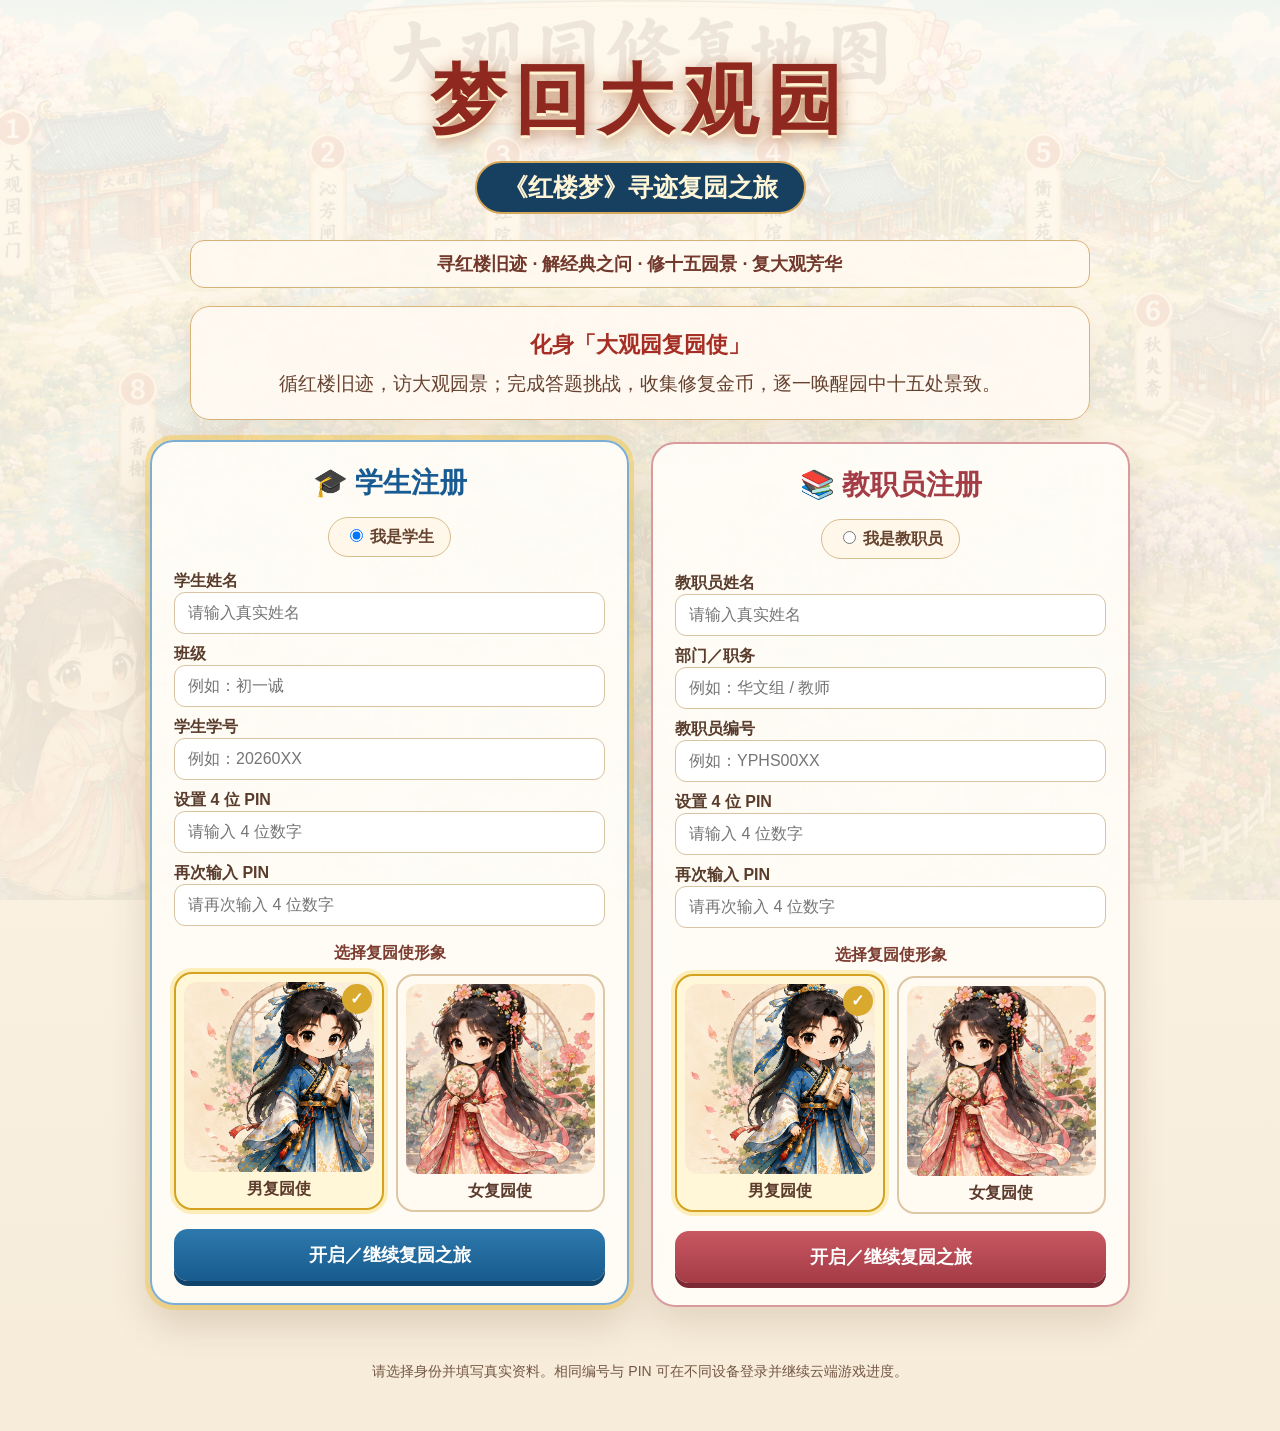
==== index.html @ 6472c814 "Add files via upload" ====
﻿<!doctype html>
<html lang="zh-Hans">
<head>
<meta http-equiv="Content-Type" content="text/html; charset=UTF-8">
<meta charset="utf-8">
<meta name="viewport" content="width=device-width,initial-scale=1">
<title>梦回大观园</title>
<link rel="stylesheet" href="style.css">
<style>
body{overflow-x:hidden}
.game-shell{max-width:1500px;margin:auto;padding:12px}
.canvas-wrap{position:relative;background:#f7ecd9;border:3px double #b98a4a;border-radius:18px;overflow:hidden}
canvas{display:block;width:100%;height:auto;touch-action:none}
.map-top{display:flex;justify-content:space-between;gap:10px;align-items:center;flex-wrap:wrap;margin-bottom:10px}
.audio-controls{display:flex;gap:8px;flex-wrap:wrap}
.legend{display:flex;gap:12px;flex-wrap:wrap;font-size:14px;margin:8px 0}
.dot{display:inline-block;width:12px;height:12px;border-radius:50%;margin-right:4px}
.open{background:#2b76af}.donec{background:#61a04c}.lockedc{background:#777}
@media(max-width:680px){.game-shell{padding:6px}.pill{font-size:13px}.btn{padding:8px 11px}}

.reward-float{position:fixed;left:50%;top:28%;transform:translateX(-50%);z-index:200;
font-size:26px;font-weight:900;color:#8d3d31;background:#fff7cf;border:3px double #c59545;
border-radius:999px;padding:10px 18px;pointer-events:none;animation:rewardUp 1.2s forwards}
@keyframes rewardUp{0%{opacity:0;transform:translate(-50%,20px) scale(.8)}
20%{opacity:1}100%{opacity:0;transform:translate(-50%,-70px) scale(1.08)}}
.settlement-grid{display:grid;grid-template-columns:repeat(2,1fr);gap:10px;margin:14px 0}
.settle-box{background:#fff;border:1px solid #d8bd94;border-radius:12px;padding:12px}
.stars{font-size:34px;letter-spacing:4px;color:#e0a21a;text-shadow:0 1px 0 #8b5b16}
@media(max-width:520px){.settlement-grid{grid-template-columns:1fr}}

.collection-wrap{margin-top:14px}
.collection-grid{display:grid;grid-template-columns:repeat(5,1fr);gap:8px}
.person-card{background:#fff;border:1px solid #d8bd94;border-radius:12px;padding:10px;text-align:center;overflow:hidden;transition:.22s;min-width:0}
.person-card.locked-person{filter:grayscale(1);opacity:.55}
.person-icon{font-size:30px}
.person-card-image{display:block;width:100%;aspect-ratio:1/1;background-image:url('person_cards_sheet.png');background-size:500% 300%;background-repeat:no-repeat;border-radius:10px;margin-bottom:8px;background-color:#f3e5d1;border:1px solid #dbc39d}
.person-card-placeholder{display:flex;width:100%;aspect-ratio:1/1;align-items:center;justify-content:center;border-radius:10px;margin-bottom:8px;background:linear-gradient(#eee4d8,#d9c9b5);font-size:48px;color:#756b61}
.person-sprite-detail{width:210px;max-width:45vw;aspect-ratio:1/1;background-image:url('person_cards_sheet.png');background-size:500% 300%;background-repeat:no-repeat;border-radius:16px;border:3px solid #d0a34e;background-color:#fff}
.person-card-stage{font-size:12px;color:#8b6548;margin-top:4px}.person-book-summary{font-size:16px;font-weight:900;color:#8d3d31}
.person-card.just-unlocked{animation:personCardReveal .85s ease}@keyframes personCardReveal{0%{transform:rotateY(90deg) scale(.8);opacity:0}65%{transform:rotateY(-8deg) scale(1.04)}100%{transform:rotateY(0) scale(1);opacity:1}}
.reveal-person{font-size:22px;color:#8d3d31;font-weight:bold;margin:10px 0}
@media(max-width:760px){.collection-grid{grid-template-columns:repeat(3,1fr)}}
@media(max-width:460px){.collection-grid{grid-template-columns:repeat(2,1fr)}}

.compare-row{display:flex;gap:8px;flex-wrap:wrap;margin:10px 0}
.map-stage-label{font-weight:bold;color:#8d3d31}
.final-banner{position:absolute;left:50%;top:48%;transform:translate(-50%,-50%);
background:#fff6d8e8;border:6px double #c49b43;border-radius:24px;padding:18px 28px;
font-size:clamp(26px,4vw,48px);font-weight:900;color:#8d3d31;z-index:8;display:none;
box-shadow:0 12px 35px #0005;text-align:center}
.final-banner.show{display:block;animation:bannerIn 1s ease}
@keyframes bannerIn{from{opacity:0;transform:translate(-50%,-40%) scale(.75)}to{opacity:1;transform:translate(-50%,-50%) scale(1)}}

.guide-grid{display:grid;grid-template-columns:repeat(3,1fr);gap:10px}
.guide-card{border:1px solid #d8bd94;border-radius:14px;background:#fff;padding:12px;cursor:pointer;text-align:center}
.guide-card.locked{filter:grayscale(1);opacity:.5;cursor:not-allowed}.guide-card .big{font-size:36px}
.card-detail h2{margin-bottom:5px}.repair-cinema{position:fixed;inset:0;background:rgba(15,10,8,.84);z-index:300;display:none;align-items:center;justify-content:center;padding:18px}
.repair-cinema.show{display:flex}.repair-scene{width:min(720px,95vw);background:#fff8e7;border:7px double #d0a34e;border-radius:24px;padding:24px;text-align:center;overflow:hidden}
.repair-symbol{font-size:86px;animation:repairPulse 1s infinite alternate}.repair-particles{height:100px;font-size:30px;overflow:hidden;animation:particleFloat 2.2s ease}
@keyframes repairPulse{to{transform:scale(1.12);filter:brightness(1.3)}}@keyframes particleFloat{from{opacity:0;transform:translateY(35px)}to{opacity:1;transform:translateY(-10px)}}
@media(max-width:720px){.guide-grid{grid-template-columns:repeat(2,1fr)}}@media(max-width:430px){.guide-grid{grid-template-columns:1fr}}

.canvas-wrap.repairing{box-shadow:0 0 0 5px #d4aa53,0 0 35px #f1d278}
#mapCanvas{cursor:pointer}.canvas-wrap.repairing #mapCanvas{cursor:wait}

.canvas-wrap.repairing{box-shadow:0 0 0 5px #d4aa53,0 0 42px #f1d278}


.success-panel{position:relative;background:linear-gradient(180deg,#fffdf5,#fff4d8);border-color:#b9823d}
.success-panel:before,.success-panel:after{content:"";position:absolute;width:62px;height:62px;border:2px solid rgba(157,91,48,.18);transform:rotate(45deg)}
.success-panel:before{left:22px;top:22px}.success-panel:after{right:22px;bottom:22px}
.success-seal{width:72px;height:72px;border-radius:18px;margin:0 auto 8px;background:#9a4034;color:#fff6db;
display:flex;align-items:center;justify-content:center;font-family:serif;font-size:42px;font-weight:900;
box-shadow:0 8px 20px rgba(110,46,37,.22);transform:rotate(-4deg)}
.success-kicker{letter-spacing:.22em;color:#9a6b34;font-weight:bold;font-size:13px}
.success-message{font-size:18px;color:#6f4c38;margin:-4px 0 10px}
.success-panel .settle-box{background:#fffdf8;border:1px solid #d7bc8e}
.success-panel .btn{min-width:150px;margin:4px}

.person-card.unlocked{cursor:pointer}.person-card.unlocked:hover{transform:translateY(-3px);box-shadow:0 8px 20px #6f382522}
.profile-head{display:flex;gap:15px;align-items:center}.profile-icon{font-size:72px}
.profile-grid{display:grid;grid-template-columns:1fr 1fr;gap:10px}.profile-box{background:#fffaf0;border:1px solid #d8bd94;border-radius:12px;padding:12px}
.poetry-grid{display:grid;grid-template-columns:repeat(2,1fr);gap:10px}.poetry-card{background:#fff;border:1px solid #d8bd94;border-radius:13px;padding:13px;cursor:pointer}
.poetry-card:hover{background:#fff3d6}.poetry-excerpt{font-family:serif;font-size:18px;color:#8d3d31;margin:8px 0}
@media(max-width:650px){.profile-grid,.poetry-grid{grid-template-columns:1fr}}

.detail-image{width:110px;height:110px;object-fit:cover;border-radius:16px;border:3px solid #d0a34e;background:#fff}
.poetry-detail-image{display:block;max-width:100%;max-height:260px;margin:12px auto;border-radius:14px;border:2px solid #d8bd94}

.map-status-panel{position:absolute;top:16px;right:16px;z-index:8;background:rgba(255,250,238,.92);border:2px solid #c99b55;border-radius:14px;padding:10px 12px;min-width:155px;box-shadow:0 7px 20px rgba(80,45,25,.18);backdrop-filter:blur(3px)}
.map-status-panel div{display:flex;justify-content:space-between;gap:14px;font-size:13px;padding:3px 0}
.map-status-panel span{color:#79563e}.map-status-panel b{color:#8d3d31}
.next-stage-toast{position:absolute;left:50%;top:14%;transform:translateX(-50%);z-index:20;background:rgba(126,55,42,.94);color:#fff8dc;border:2px solid #e1b96c;border-radius:12px;padding:9px 18px;font-weight:bold;opacity:0;pointer-events:none;transition:opacity .35s,transform .35s}
.next-stage-toast.show{opacity:1;transform:translate(-50%,8px)}
#repairTitle,.repair-title,.map-repair-title{font-size:clamp(10px,1.5vw,17px)!important;line-height:1.2!important}
.success-panel h1{font-size:clamp(12px,1.7vw,18px)!important;margin:4px 0}
@media(max-width:700px){.map-status-panel{top:8px;right:8px;min-width:128px;padding:7px 9px}.map-status-panel div{font-size:11px}.next-stage-toast{top:18%;font-size:13px}}

#repairCinemaTitle{
  font-size:clamp(12px,1.6vw,18px)!important;
  line-height:1.18!important;
  margin:4px 0 7px!important;
  font-weight:800!important;
}
.repair-scene{padding:14px!important}
.repair-symbol{font-size:52px!important}
.repair-particles{height:58px!important;font-size:19px!important}

.repair-title-toast{position:absolute;left:50%;z-index:25;transform:translateX(-50%);padding:6px 14px;border-radius:10px;background:rgba(94,47,37,.90);border:1px solid rgba(231,193,118,.85);box-shadow:0 5px 16px rgba(60,30,20,.20);font-weight:800;letter-spacing:.04em;opacity:0;pointer-events:none;transition:opacity .7s ease,transform .7s ease;white-space:nowrap}
.repair-title-toast.show{opacity:var(--repair-opacity,.92)}
.repair-title-toast.pos-top{top:8%;transform:translate(-50%,0)}
.repair-title-toast.pos-middle{top:50%;transform:translate(-50%,-50%)}
.repair-title-toast.pos-bottom{bottom:8%;transform:translate(-50%,0)}

.repair-sub-line{font-size:.72em;font-weight:500;margin-top:3px;opacity:.88;letter-spacing:.02em}

.stage-scene-banner{width:100%;max-height:235px;object-fit:cover;border-radius:15px;border:2px solid #d7b676;background:#fffaf0;margin:6px 0 12px;box-shadow:0 7px 18px rgba(91,57,34,.12)}
.guide-thumb{width:100%;aspect-ratio:480/260;object-fit:cover;border-radius:10px;border:1px solid #d8bd94;margin-bottom:7px;background:#f5ead8}
.card-scene-image{display:block;width:min(560px,100%);max-height:300px;object-fit:cover;margin:0 auto 14px;border-radius:16px;border:3px double #d0a34e;background:#fff}
.repair-scene-image{display:block;width:min(520px,100%);max-height:230px;object-fit:cover;margin:8px auto 10px;border-radius:14px;border:2px solid #d8bd94;background:#fff}
.wrongbook-summary{font-size:17px;font-weight:900;color:#8d3d31;margin:8px 0 12px}
.wrongbook-list{display:grid;gap:9px;max-height:48vh;overflow:auto;margin:12px 0}
.wrongbook-item{background:#fffaf0;border:1px solid #d8bd94;border-radius:12px;padding:10px 12px}
.wrongbook-item b{color:#8d3d31}.answer-explanation{display:block;margin-top:7px;padding-top:7px;border-top:1px dashed #d8bd94;color:#624735}
.treasure-layer{position:absolute;inset:0;z-index:12;pointer-events:none}
.treasure-marker{position:absolute;transform:translate(-50%,-50%);border:2px solid #f4c754;background:rgba(255,250,210,.92);border-radius:50%;font-size:31px;line-height:1;width:52px;height:52px;display:grid;place-items:center;cursor:pointer;pointer-events:auto;filter:drop-shadow(0 3px 3px #5b321f88);animation:treasurePulse 1.25s ease-in-out infinite alternate;padding:0}
.treasure-marker:hover{transform:translate(-50%,-50%) scale(1.18)}
@keyframes treasurePulse{from{transform:translate(-50%,-50%) scale(.92)}to{transform:translate(-50%,-50%) scale(1.12);filter:drop-shadow(0 0 9px #ffe55c)}}
.event-toast{position:fixed;left:50%;top:24%;z-index:650;transform:translate(-50%,-20px) scale(.95);opacity:0;pointer-events:none;background:linear-gradient(180deg,#fffbe7,#ffe8a8);border:4px double #c99538;border-radius:18px;padding:14px 22px;text-align:center;color:#82382d;font-weight:900;box-shadow:0 14px 40px #0004;transition:.3s;max-width:min(460px,88vw)}
.event-toast.show{opacity:1;transform:translate(-50%,0) scale(1)}
.daily-summary{display:grid;grid-template-columns:repeat(3,1fr);gap:10px;margin:12px 0}.daily-summary-box{background:#fff6dc;border:1px solid #d8bd94;border-radius:13px;padding:11px;text-align:center}.daily-summary-box b{display:block;color:#8d3d31;font-size:20px;margin-top:4px}.daily-task-list{display:grid;gap:10px;margin-top:12px}.daily-task{display:grid;grid-template-columns:1fr auto;gap:12px;align-items:center;background:#fffaf0;border:2px solid #dbc39d;border-radius:14px;padding:13px}.daily-task.completed{border-color:#77a45c;background:#f4fae9}.daily-task-title{font-weight:900;color:#8d3d31;font-size:17px}.daily-task-desc{font-size:14px;color:#6f5543;margin:3px 0 7px}.daily-progress{height:9px;border-radius:999px;background:#eadbc4;overflow:hidden}.daily-progress span{display:block;height:100%;background:linear-gradient(90deg,#cf8734,#efc451);border-radius:999px}.daily-task.completed .daily-progress span{background:#73a557}.daily-task-reward{white-space:nowrap;font-weight:900;color:#9b5a19}.login-week{display:grid;grid-template-columns:repeat(7,1fr);gap:7px;margin-top:12px}.login-day{border:1px solid #d8bd94;border-radius:11px;background:#fff;padding:9px 4px;text-align:center;font-size:12px}.login-day.active{background:#fff0b9;border:2px solid #c99132}.login-day.claimed{background:#eef7e2;border-color:#78a35c}.login-day b{display:block;font-size:20px;margin:4px 0}.daily-note{margin-top:12px;background:#fff3cc;border-radius:11px;padding:10px;color:#754c31;font-weight:800}
@media(max-width:620px){.daily-summary{grid-template-columns:1fr}.daily-task{grid-template-columns:1fr}.login-week{grid-template-columns:repeat(4,1fr)}}

/* ===== 成就徽章系统 ===== */
.achievement-grid{display:grid;grid-template-columns:repeat(3,minmax(0,1fr));gap:12px;margin-top:14px}
.achievement-card{position:relative;border:2px solid #dbc39d;border-radius:16px;background:#fffaf0;padding:16px 12px;text-align:center;min-height:160px;box-sizing:border-box}
.achievement-card.unlocked{border-color:#d5a13c;background:linear-gradient(180deg,#fffdf2,#fff1c6);box-shadow:0 8px 20px rgba(128,75,27,.14)}
.achievement-card.locked{filter:grayscale(1);opacity:.58}
.achievement-icon{font-size:45px;line-height:1.1}.achievement-name{font-weight:900;color:#8d3d31;font-size:18px;margin:8px 0 5px}
.achievement-condition{font-size:14px;color:#6f5543;line-height:1.45}.achievement-state{display:inline-block;margin-top:9px;border-radius:999px;padding:4px 10px;font-size:13px;font-weight:900;background:#eee;color:#666}
.achievement-card.unlocked .achievement-state{background:#9a4034;color:#fff8de}
.achievement-toast{position:fixed;left:50%;top:18%;z-index:500;transform:translate(-50%,-18px) scale(.94);opacity:0;pointer-events:none;background:#fff7cf;border:4px double #c59545;border-radius:18px;padding:14px 22px;text-align:center;color:#873b30;font-weight:900;box-shadow:0 14px 38px #0004;transition:.35s}
.achievement-toast.show{opacity:1;transform:translate(-50%,0) scale(1)}.achievement-toast .big{font-size:36px;display:block;margin-bottom:3px}
@media(max-width:720px){.achievement-grid{grid-template-columns:repeat(2,1fr)}}
@media(max-width:450px){.achievement-grid{grid-template-columns:1fr}}

/* ===== 金币商店 ===== */
.shop-grid{display:grid;grid-template-columns:repeat(3,minmax(0,1fr));gap:12px;margin-top:14px}.shop-card{border:2px solid #dbc39d;border-radius:16px;background:#fffaf0;padding:15px;text-align:center}.shop-card.owned{border-color:#c99a38;background:#fff5d5}.shop-icon{font-size:42px}.shop-name{font-size:18px;font-weight:900;color:#8d3d31;margin:7px 0}.shop-price{font-weight:900;color:#9b5a19;margin:8px 0}.shop-desc{font-size:14px;color:#6f5543;min-height:42px}.shop-card .btn{width:100%;margin-top:6px}.shop-balance{font-size:18px;font-weight:900;color:#8d3d31}.shop-owned-mark{font-size:13px;color:#6f7740;font-weight:900}.shop-memorial{display:none}.equip-memorial .shop-memorial{display:inline-flex}.equip-jade #currentPlayerBadge{border:2px solid #4f9b68;box-shadow:0 0 0 3px #bce4c8,0 5px 14px #315e4033}.equip-gold .canvas-wrap{border-color:#d6a72b;box-shadow:0 0 0 4px #f5d96b88,0 0 28px #ddb33866}.equip-petals .game-shell:before{content:"🌸　✿　🌸　✿　🌸";position:fixed;left:50%;top:4px;transform:translateX(-50%);z-index:40;pointer-events:none;font-size:23px;letter-spacing:12px;opacity:.8;white-space:nowrap;animation:shopPetalSway 3s ease-in-out infinite alternate}@keyframes shopPetalSway{to{transform:translateX(-50%) translateY(7px)}}
@media(max-width:720px){.shop-grid{grid-template-columns:repeat(2,1fr)}}@media(max-width:450px){.shop-grid{grid-template-columns:1fr}}

/* ===== 玩家资料登记设计版 ===== */
.profile-gate{min-height:100vh;background:linear-gradient(180deg,#fff7e5 0%,#f7dca8 52%,#f2cf94 100%);padding:28px 14px 48px;color:#65432f}
.profile-gate-inner{width:min(980px,100%);margin:0 auto}
.profile-brand{text-align:center;margin:4px 0 18px}.profile-brand h1{font-family:serif;font-size:clamp(34px,6vw,58px);margin:0;color:#8e4e2f;letter-spacing:.12em}.profile-brand p{margin:8px 0 0;color:#9c724f;font-weight:700}
.profile-story{background:rgba(255,255,255,.88);border-radius:28px;padding:24px 30px;text-align:center;box-shadow:0 8px 30px rgba(124,76,34,.10);line-height:1.9;font-size:clamp(15px,2.2vw,19px);margin-bottom:20px}
.profile-story b{color:#7d452d;font-size:1.05em}
.profile-card{background:rgba(255,252,245,.95);border:3px solid #d1a15c;border-radius:28px;padding:24px;box-shadow:0 14px 34px rgba(115,69,28,.12)}
.role-tabs{display:flex;gap:10px;justify-content:center;margin-bottom:20px}.role-tab{border:2px solid #d5ad70;background:#fff;border-radius:999px;padding:10px 24px;font-size:16px;font-weight:800;color:#765039;cursor:pointer}.role-tab.active{background:#9a5734;color:#fff;border-color:#9a5734}
.profile-form-title{text-align:center;color:#8b4b2e;margin:0 0 16px;font-size:22px}
.profile-form-grid{display:grid;grid-template-columns:repeat(12,minmax(0,1fr));gap:14px}.pf-field{grid-column:span 4;min-width:0}.pf-field.half{grid-column:span 6}.pf-field.full{grid-column:1/-1}.pf-field label{display:block;font-weight:800;margin:0 0 6px;color:#704831}.pf-field input{width:100%;box-sizing:border-box;border:2px solid #d5ad70;background:#fffefb;border-radius:15px;padding:13px 15px;font-size:16px;outline:none;min-width:0}.pf-field input:focus{border-color:#a65f38;box-shadow:0 0 0 3px rgba(166,95,56,.12)}
.pf-help{text-align:center;margin:14px 0 4px;color:#725594;font-weight:800}.avatar-box{margin:18px auto 0;width:min(480px,100%);border:2px dashed #d4a866;border-radius:24px;padding:16px;text-align:center;background:#fffaf0}.avatar-options{display:flex;gap:14px;justify-content:center;flex-wrap:wrap}.avatar-choice{display:flex;align-items:center;gap:8px;border:2px solid #d5ad70;background:#fff;border-radius:999px;padding:8px 18px;cursor:pointer}.avatar-choice input{width:18px;height:18px}
.profile-actions{text-align:center;margin-top:18px}.profile-start{border:none;border-radius:999px;background:#c17837;color:#fff9e9;font-size:20px;font-weight:900;padding:14px 38px;box-shadow:0 7px 0 #a26029;cursor:pointer;min-width:300px;max-width:100%}.profile-start:active{transform:translateY(3px);box-shadow:0 4px 0 #a26029}.profile-error{min-height:24px;text-align:center;color:#a33b32;font-weight:800;margin-top:12px}
.current-player{display:inline-flex;align-items:center;gap:6px;background:#fff7d9;border:1px solid #d5ad70;border-radius:999px;padding:7px 11px;font-weight:800;color:#7d4c2e}.switch-player{border:0;background:transparent;color:#8d3d31;font-weight:800;text-decoration:underline;cursor:pointer;padding:0 2px}
@media(max-width:720px){.profile-gate{padding:18px 10px 34px}.profile-story{padding:18px 16px;border-radius:20px}.profile-card{padding:18px 12px;border-radius:20px}.pf-field,.pf-field.half{grid-column:1/-1}.role-tab{flex:1;padding:10px 8px}.profile-start{min-width:0;width:100%}.profile-form-grid{gap:11px}}


/* 复园主题注册页 V2 */
.profile-gate{min-height:100vh;background:linear-gradient(rgba(255,250,241,.90),rgba(247,236,217,.94)),url('images/大观园正式地图.png') center/cover fixed;padding:28px 16px 50px}
.profile-gate-inner{max-width:1180px;margin:auto}.profile-brand{text-align:center;padding:18px 12px 8px}.profile-brand h1{font-family:STKaiti,KaiTi,serif;font-size:clamp(42px,7vw,76px);letter-spacing:8px;color:#8f281f;margin:0;text-shadow:0 3px 0 #fff3d1,0 6px 18px #b77b55}.profile-brand .sub{display:inline-block;margin-top:8px;padding:8px 26px;border-radius:999px;background:#173f5f;color:#fff5d7;font-size:clamp(17px,2.5vw,25px);font-weight:900;border:2px solid #d6a85b}.profile-motto{margin:14px auto 18px;max-width:900px;text-align:center;background:#fffaf0e8;border:1px solid #d6b27a;border-radius:14px;padding:11px 18px;color:#71382b;font-weight:900;font-size:18px}.profile-story{max-width:900px;margin:0 auto 22px;background:#fffaf2e8;border:1px solid #d8b47b;border-radius:20px;padding:17px 24px;text-align:center;color:#66412f;box-shadow:0 10px 30px #76522b18}.profile-story strong{color:#a52e25;font-size:22px}.dual-register{display:grid;grid-template-columns:1fr 1fr;gap:22px;align-items:stretch}.register-panel{background:#fffdf8ed;border:2px solid #d9b16f;border-radius:24px;padding:22px;box-shadow:0 16px 36px #60401f24;position:relative;overflow:hidden}.register-panel.student{border-color:#7caed4}.register-panel.staff{border-color:#d99a9d}.register-panel.selected{box-shadow:0 0 0 5px #f4c84d80,0 18px 40px #60401f30;transform:translateY(-2px)}.panel-title{text-align:center;font-family:STKaiti,KaiTi,serif;font-size:28px;font-weight:900;margin:0 0 15px}.student .panel-title{color:#185a92}.staff .panel-title{color:#a43c46}.identity-pick{display:flex;justify-content:center;margin-bottom:14px}.identity-pick label{font-weight:900;background:#fff7e9;border:1px solid #d8bd8d;border-radius:999px;padding:8px 16px;cursor:pointer}.profile-fields{display:grid;grid-template-columns:1fr;gap:10px}.profile-fields label{font-weight:800;color:#593c2c}.profile-fields input{width:100%;box-sizing:border-box;padding:11px 13px;border:1px solid #d8c3a3;border-radius:11px;background:#fff;font-size:16px}.avatar-title{text-align:center;font-weight:900;color:#7c3d31;margin:17px 0 10px}.avatar-pair{display:grid;grid-template-columns:1fr 1fr;gap:12px}.avatar-option{display:block;cursor:pointer}.avatar-option input{position:absolute;opacity:0}.avatar-card{border:2px solid #ddc7a4;border-radius:18px;background:#fffaf2;padding:8px;text-align:center;transition:.18s}.avatar-card img{width:100%;height:190px;object-fit:cover;object-position:50% 38%;border-radius:13px;display:block}.avatar-name{font-weight:900;margin-top:7px;color:#5c3b2d}.avatar-check{display:none;position:absolute;right:10px;top:10px;background:#d9a92e;color:white;width:30px;height:30px;border-radius:50%;align-items:center;justify-content:center;font-weight:900}.avatar-option input:checked+.avatar-card{border-color:#d4a21e;box-shadow:0 0 0 4px #f7d96b70;background:#fff7d7;transform:translateY(-2px)}.avatar-option input:checked+.avatar-card .avatar-check{display:flex}.avatar-card{position:relative}.panel-start{width:100%;margin-top:17px;border:0;border-radius:14px;padding:14px 16px;font-size:18px;font-weight:900;color:white;cursor:pointer;box-shadow:0 5px 0 #7f3527}.student .panel-start{background:linear-gradient(#2d79ad,#185b8d);box-shadow:0 5px 0 #10446b}.staff .panel-start{background:linear-gradient(#c85862,#a43b45);box-shadow:0 5px 0 #7c2b34}.profile-help-new{text-align:center;margin:18px 0 0;color:#745744;font-size:14px}.profile-error{min-height:24px;text-align:center;color:#a33b32;font-weight:900;margin:14px 0 0}.role-tabs,.profile-form-title,.profile-card{display:none!important}
@media(max-width:820px){.dual-register{grid-template-columns:1fr}.profile-brand h1{letter-spacing:3px}.register-panel{padding:16px}.avatar-card img{height:170px}}

/* ===== 手机界面优化 ===== */
.mobile-stats-nav{display:none}
#mobileMoreBtn{display:none}
.mobile-menu-grid{display:grid;grid-template-columns:repeat(2,minmax(0,1fr));gap:10px;margin-top:12px}
.mobile-menu-grid .btn{min-height:52px;width:100%;font-size:16px}
.map-zoom-panel{width:min(1100px,96vw)!important;max-width:none!important}
.map-zoom-tools{display:flex;gap:8px;flex-wrap:wrap;align-items:center;margin:8px 0;color:#76513a;font-weight:800}
.map-zoom-viewport{position:relative;width:100%;height:min(72vh,760px);overflow:hidden;background:#eadbc4;border:2px solid #c99b55;border-radius:14px;touch-action:none;cursor:grab}
.map-zoom-viewport.dragging{cursor:grabbing}
#zoomMapImage{display:block;width:100%;height:auto;max-width:none;transform-origin:0 0;user-select:none;-webkit-user-drag:none;will-change:transform}
#zoomStageLabel{position:absolute;left:50%;bottom:12px;transform:translateX(-50%);z-index:3;background:rgba(126,55,42,.96);color:#fff8dc;border:1px solid #e1b96c;border-radius:14px;padding:8px 10px 8px 14px;font-weight:900;opacity:0;visibility:hidden;transition:.2s;display:flex;align-items:center;gap:10px;white-space:nowrap}
#zoomStageLabel.show{opacity:1;visibility:visible}
#zoomEnterStageBtn{border:0;border-radius:10px;background:#fff3c3;color:#8d3d31;padding:9px 12px;font-weight:900;cursor:pointer}
@media(max-width:680px){
  body{-webkit-text-size-adjust:100%}
  .game-shell{padding:4px}
  .map-top{display:block;margin-bottom:6px}
  .map-top h1{font-size:25px;line-height:1.15}
  .map-top>div:first-child>div{font-size:13px}
  .legend{gap:8px;font-size:12px;margin:5px 0 8px}
  .map-top,.map-top>div{min-width:0;max-width:100%}
  .stats{display:flex!important;flex-wrap:nowrap!important;justify-content:flex-start!important;align-items:center;gap:6px;width:100%!important;max-width:100%!important;min-width:0!important;box-sizing:border-box;overflow-x:scroll!important;overflow-y:hidden!important;white-space:nowrap;padding:2px 2px 10px;scrollbar-width:auto;-webkit-overflow-scrolling:touch;touch-action:pan-x;scroll-snap-type:x proximity}
  .stats>*{flex:0 0 auto!important;scroll-snap-align:start}
  .stats::-webkit-scrollbar{height:7px}
  .stats::-webkit-scrollbar-thumb{background:#a97052;border-radius:999px}
  .stats::-webkit-scrollbar-track{background:#eadbc4;border-radius:999px}
  .mobile-stats-nav{display:grid;grid-template-columns:44px 1fr 44px;align-items:center;gap:7px;margin:7px 0 4px;color:#7a4c35;font-size:13px;font-weight:900;text-align:center}
  .mobile-stats-nav button{height:40px;border:1px solid #c99b65;border-radius:10px;background:#fff8e8;color:#8d3d31;font-size:19px;font-weight:900;box-shadow:0 2px 5px #6c3d2722}
  .mobile-stats-nav button:disabled{opacity:.35;box-shadow:none}
  .stats .pill,.stats .current-player,.stats .btn{display:inline-flex;align-items:center;justify-content:center;min-height:40px;box-sizing:border-box;font-size:13px;padding:8px 10px}
  .stats .switch-player{min-height:40px;padding:7px 8px;background:#fff7e9;border:1px solid #d8bd94;border-radius:10px;text-decoration:none}
  #guideBtn,#poetryBtn,#personBookBtn,#achievementBtn,#shopBtn,#reportBtn,#resetBtn,#musicBtn,#switchPlayerBtn{display:none!important}
  #mobileMoreBtn{display:inline-flex!important;background:#8d3d31;color:#fff8e7;border-color:#8d3d31}
  #currentPlayerBadge{order:-5;cursor:pointer;border-color:#bd8a4f;background:#fff3c9}
  #currentPlayerBadge:after{content:" · 点此切换";font-size:11px;color:#8d3d31}
  #dailyTaskBtn{order:-4}
  #dailyChallengeBtn{order:-3}
  #wrongBookBtn{order:-2}
  #mobileMoreBtn{order:-1}
  .compare-row{flex-wrap:nowrap;overflow-x:auto;gap:6px;padding-bottom:5px;-webkit-overflow-scrolling:touch}
  .compare-row>*{flex:0 0 auto;min-height:40px;box-sizing:border-box}
  .canvas-wrap{border-width:2px;border-radius:12px}
  .map-status-panel{top:5px;right:5px;min-width:105px;padding:5px 7px;border-radius:9px}
  .map-status-panel div{font-size:9px;gap:6px;padding:2px 0}
  .treasure-marker{width:42px;height:42px;font-size:24px}
  .final-banner{width:min(78%,330px);box-sizing:border-box;padding:12px 10px;border-width:4px;border-radius:16px;font-size:23px}
  .modal{padding:7px!important;align-items:flex-start!important;overflow-y:auto!important}
  .modal .panel{width:100%!important;max-width:100%!important;max-height:calc(100dvh - 14px)!important;overflow-y:auto!important;box-sizing:border-box!important;margin:0 auto!important;padding:14px!important;border-radius:16px!important}
  .modal .top{position:sticky;top:-14px;z-index:12;background:#fff8e7;padding:8px 0 9px;margin-top:-5px}
  .modal .top h2{font-size:20px;margin:0}
  .modal .top .btn{min-height:42px}
  .map-zoom-panel{height:calc(100dvh - 14px)!important}
  .map-zoom-viewport{height:calc(100dvh - 142px);border-radius:10px}
  #questionText{font-size:clamp(19px,5.2vw,24px);line-height:1.42;margin:12px 0}
  .stage-scene-banner{max-height:135px;margin:5px 0 9px;border-radius:11px}
  .answers{gap:10px!important}
  .answer{min-height:58px!important;padding:14px 15px!important;font-size:17px!important;line-height:1.4!important;text-align:left;touch-action:manipulation}
  #feedback{font-size:15px;line-height:1.5}
  #nextBtn{width:100%;min-height:50px;font-size:17px;margin-top:10px}
  .settlement-grid{grid-template-columns:repeat(2,1fr)!important;gap:7px;margin:10px 0}
  .settle-box{padding:9px 5px;font-size:13px}
  .success-seal{width:54px;height:54px;font-size:32px;border-radius:14px}
  .success-panel .btn{width:100%;min-height:46px;margin:4px 0}
  #personBookGrid.collection-grid,.collection-wrap .collection-grid{grid-template-columns:repeat(2,minmax(0,1fr))!important;gap:7px}
  .person-card{padding:7px;border-radius:10px}
  .person-card-stage{font-size:11px}
  .person-sprite-detail{width:min(185px,55vw);max-width:none}
}

</style>
</head>
<body>
<audio id="bgm" loop preload="auto" src="audio/空山箫语_Whisper_of_Empty_Mountains.mp3"></audio>
<audio id="clickSfx" preload="auto" src="audio/click.wav"></audio>
<audio id="correctSfx" preload="auto" src="audio/correct.wav"></audio>
<audio id="wrongSfx" preload="auto" src="audio/wrong.wav"></audio>
<audio id="repairSfx" preload="auto" src="audio/correct.wav"></audio>


<div id="profileGate" class="profile-gate">
  <div class="profile-gate-inner">
    <div class="profile-brand"><h1>梦回大观园</h1><div class="sub">《红楼梦》寻迹复园之旅</div></div>
    <div class="profile-motto">寻红楼旧迹 · 解经典之问 · 修十五园景 · 复大观芳华</div>
    <div class="profile-story"><strong>化身「大观园复园使」</strong><br>循红楼旧迹，访大观园景；完成答题挑战，收集修复金币，逐一唤醒园中十五处景致。</div>
    <form id="playerProfileForm" autocomplete="off">
      <div class="dual-register">
        <section id="studentPanel" class="register-panel student selected">
          <h2 class="panel-title">🎓 学生注册</h2>
          <div class="identity-pick"><label><input type="radio" name="rolePick" value="student" checked> 我是学生</label></div>
          <div id="studentFields" class="profile-fields">
            <div><label for="studentName">学生姓名</label><input id="studentName" maxlength="30" placeholder="请输入真实姓名"></div>
            <div><label for="studentClass">班级</label><input id="studentClass" maxlength="20" placeholder="例如：初一诚"></div>
            <div><label for="studentId">学生学号</label><input id="studentId" maxlength="30" placeholder="例如：20260XX"></div>
            <div><label for="studentPin">设置 4 位 PIN</label><input id="studentPin" inputmode="numeric" maxlength="4" placeholder="请输入 4 位数字"></div>
            <div><label for="studentPin2">再次输入 PIN</label><input id="studentPin2" inputmode="numeric" maxlength="4" placeholder="请再次输入 4 位数字"></div>
          </div>
          <div class="avatar-title">选择复园使形象</div>
          <div class="avatar-pair">
            <label class="avatar-option"><input type="radio" name="studentAvatar" value="男复园使" checked><div class="avatar-card"><span class="avatar-check">✓</span><img src="images/avatars/male_fuyuan.png" alt="男复园使"><div class="avatar-name">男复园使</div></div></label>
            <label class="avatar-option"><input type="radio" name="studentAvatar" value="女复园使"><div class="avatar-card"><span class="avatar-check">✓</span><img src="images/avatars/female_fuyuan.png" alt="女复园使"><div class="avatar-name">女复园使</div></div></label>
          </div>
          <button class="panel-start" type="submit" data-role="student">开启／继续复园之旅</button>
        </section>
        <section id="staffPanel" class="register-panel staff">
          <h2 class="panel-title">📚 教职员注册</h2>
          <div class="identity-pick"><label><input type="radio" name="rolePick" value="staff"> 我是教职员</label></div>
          <div id="staffFields" class="profile-fields">
            <div><label for="staffName">教职员姓名</label><input id="staffName" maxlength="30" placeholder="请输入真实姓名"></div>
            <div><label for="staffDept">部门／职务</label><input id="staffDept" maxlength="30" placeholder="例如：华文组 / 教师"></div>
            <div><label for="staffId">教职员编号</label><input id="staffId" maxlength="30" placeholder="例如：YPHS00XX"></div>
            <div><label for="staffPin">设置 4 位 PIN</label><input id="staffPin" inputmode="numeric" maxlength="4" placeholder="请输入 4 位数字"></div>
            <div><label for="staffPin2">再次输入 PIN</label><input id="staffPin2" inputmode="numeric" maxlength="4" placeholder="请再次输入 4 位数字"></div>
          </div>
          <div class="avatar-title">选择复园使形象</div>
          <div class="avatar-pair">
            <label class="avatar-option"><input type="radio" name="staffAvatar" value="男复园使" checked><div class="avatar-card"><span class="avatar-check">✓</span><img src="images/avatars/male_fuyuan.png" alt="男复园使"><div class="avatar-name">男复园使</div></div></label>
            <label class="avatar-option"><input type="radio" name="staffAvatar" value="女复园使"><div class="avatar-card"><span class="avatar-check">✓</span><img src="images/avatars/female_fuyuan.png" alt="女复园使"><div class="avatar-name">女复园使</div></div></label>
          </div>
          <button class="panel-start" type="submit" data-role="staff">开启／继续复园之旅</button>
        </section>
      </div>
      <div id="profileError" class="profile-error"></div>
      <div class="profile-help-new">请选择身份并填写真实资料。相同编号与 PIN 可在不同设备登录并继续云端游戏进度。</div>
    </form>
  </div>
</div>

<div class="game-shell" id="gameShell">
  <div class="map-top">
    <div>
      <h1 style="margin:0">🌸 梦回大观园</h1><div style="font-weight:bold;color:#8d3d31">修复大观园｜《红楼梦》十五景修缮之旅</div>
      <div class="legend">
        <span><i class="dot open"></i>当前关卡</span>
        <span><i class="dot donec"></i>已完成</span>
        <span><i class="dot lockedc"></i>未开放</span>
      </div>
      </div>
    <div class="mobile-stats-nav" aria-label="顶部功能浏览"><button type="button" id="mobileStatsPrev" aria-label="查看前面的功能">◀</button><span>左右滑动，或按箭头查看更多功能</span><button type="button" id="mobileStatsNext" aria-label="查看后面的功能">▶</button></div>
    <div class="stats">
      <span class="pill">⭐ 得分 <span id="score">0</span></span>
      <span class="pill">🪙 金币 <span id="coins">0</span></span>
      <span class="pill">✅ 正确 <span id="correctCount">0</span></span>
      <span class="pill">❌ 错误 <span id="wrongCount">0</span></span>
      <span class="pill">🔥 连击 <span id="comboCount">0</span></span>
      <span class="pill">📍 完成 <span id="doneCount">0</span>/15</span>
      <span class="pill">🌟 星级 <span id="starCount">0</span>/45</span><span class="pill" id="treasureStatus">🎁 每日园中寻宝 <span id="treasureCount">0</span>/3</span><span class="pill" id="loginStreakPill">🔥 连续登录 <span id="loginStreakCount">0</span>天</span><span class="pill shop-memorial">🏵️ 大观园纪念章</span><span class="current-player" id="currentPlayerBadge"></span><button class="switch-player" id="switchPlayerBtn" type="button">切换玩家</button><button class="btn alt" id="musicBtn">🎵 音乐：开</button>
      <button class="btn" id="dailyTaskBtn">📅 每日任务 <span id="dailyTaskCount">0/3</span></button><button class="btn" id="dailyChallengeBtn">🎯 每日挑战</button><button class="btn alt" id="wrongBookBtn">📕 错题本 <span id="wrongBookCount">0</span></button><button class="btn" id="mobileMoreBtn">☰ 更多</button><button class="btn alt" id="guideBtn">导览册</button><button class="btn alt" id="poetryBtn">诗词图鉴</button><button class="btn alt" id="personBookBtn">🎴 人物卡册 <span id="personBookCount">0/15</span></button><button class="btn alt" id="achievementBtn">🏅 成就册 <span id="achievementCount">0/6</span></button><button class="btn alt" id="shopBtn">🛍️ 金币商店</button><button class="btn alt" id="reportBtn">学习记录</button><button class="btn alt" id="resetBtn">重置</button>
    </div>
  </div>

  <div class="compare-row">
    <span class="pill">地图阶段：<span id="mapStageLabel" class="map-stage-label">待修复</span></span>
    <button class="btn alt" id="beforeBtn">查看修复前</button>
    <button class="btn alt" id="afterBtn">查看当前成果</button>
    <button class="btn" id="openMapZoomBtn">🔍 放大地图</button>
  </div>
  <div class="canvas-wrap">
    <div id="finalBanner" class="final-banner">🌸 梦回大观园 🌸<br><small>全园修复完成</small></div>
    
<div id="mapStatusPanel" class="map-status-panel">
  <div><span>📍 当前地点</span><b id="statusLocation">大观园正门</b></div>
  <div><span>🏯 修复进度</span><b id="statusProgress">0 / 15</b></div>
  <div><span>🪙 金币</span><b id="statusCoins">0</b></div>
</div>
<div id="nextStageToast" class="next-stage-toast"></div><div id="repairTitleToast" class="repair-title-toast"></div>
<canvas id="mapCanvas" width="1536" height="1024" aria-label="大观园十五关互动地图"></canvas>
<div id="treasureLayer" class="treasure-layer" aria-label="每日园中寻宝"></div>
  </div>
  <div id="mapRepairStatus" class="note hidden" style="text-align:center;font-size:18px;font-weight:bold"></div><div class="progress" style="margin-top:10px"><div id="overallBar" class="bar"></div></div>
  <section class="collection-wrap">
    <h2>人物图鉴</h2>
    <div id="personCollection" class="collection-grid"></div>
  </section>
</div>


<div class="modal" id="mapZoomModal">
 <div class="panel map-zoom-panel">
  <div class="top"><h2>🔍 放大地图</h2><button class="btn alt" id="closeMapZoomBtn">关闭</button></div>
  <div class="map-zoom-tools"><button class="btn alt" id="resetMapZoomBtn">↺ 恢复全图</button><span>双指缩放或拖动；轻点景点可自动放大</span></div>
  <div class="map-zoom-viewport" id="mapZoomViewport">
   <img id="zoomMapImage" alt="可缩放的大观园地图">
   <div id="zoomStageLabel"><span id="zoomStageName"></span><button id="zoomEnterStageBtn" type="button">进入此关答题</button></div>
  </div>
 </div>
</div>



<div class="modal" id="personDetailModal">
 <div class="panel">
  <div class="top"><h2 id="personDetailTitle">人物图鉴</h2><button class="btn alt" id="closePersonDetail">关闭</button></div>
  <div class="profile-head"><div id="personDetailVisual"><div id="personDetailIcon" class="profile-icon">👤</div></div><div><h2 id="personDetailName"></h2><div id="personDetailStage" class="badge"></div></div></div>
  <div class="profile-grid" style="margin-top:12px">
   <div class="profile-box"><h3>身份</h3><div id="personIdentity"></div></div>
   <div class="profile-box"><h3>性格</h3><div id="personPersonality"></div></div>
   <div class="profile-box"><h3>代表情节</h3><div id="personStories"></div></div>
   <div class="profile-box"><h3>相关诗词</h3><div id="personPoems"></div></div>
  </div>
 </div>
</div>
<div class="modal" id="personBookModal">
 <div class="panel">
  <div class="top"><div><h2 style="margin-bottom:4px">🎴 红楼人物卡册</h2><div id="personBookSummary" class="person-book-summary">已收集 0 / 15</div></div><button class="btn alt" id="closePersonBook">关闭</button></div>
  <p>完成对应景点后即可解锁人物图片与资料，点击已解锁的卡牌可查看详情。</p>
  <div id="personBookGrid" class="collection-grid"></div>
 </div>
</div>
<div class="modal" id="poetryModal">
 <div class="panel">
  <div class="top"><h2>📜 诗词图鉴</h2><button class="btn alt" id="closePoetry">关闭</button></div>
  <p>相关景点完成后，诗词资料会逐步解锁。</p>
  <div id="poetryGrid" class="poetry-grid"></div>
 </div>
</div>
<div class="modal" id="poetryDetailModal">
 <div class="panel">
  <div class="top"><h2 id="poetryDetailTitle"></h2><button class="btn alt" id="closePoetryDetail">关闭</button></div>
  <div id="poetryDetailAuthor" class="badge"></div><div id="poetryDetailImageWrap"></div>
  <div id="poetryDetailExcerpt" class="poetry-excerpt"></div>
  <h3>创作背景</h3><div id="poetryDetailBackground" class="note"></div>
  <h3>文学意义</h3><div id="poetryDetailMeaning" class="note"></div>
 </div>
</div>
<div class="modal" id="guideModal">
 <div class="panel">
  <div class="top"><h2>📖 大观园导览册</h2><button class="btn alt" id="closeGuide">关闭</button></div>
  <p>完成关卡后，即可解锁对应景点知识卡。</p>
  <div id="guideGrid" class="guide-grid"></div>
 </div>
</div>
<div class="modal" id="cardModal">
 <div class="panel card-detail">
  <div class="top"><h2 id="cardTitle"></h2><button class="btn alt" id="closeCard">关闭</button></div>
  <div id="cardIcon" style="font-size:70px;text-align:center"></div>
  <img id="cardSceneImage" class="card-scene-image" alt="景点插图">
  <h3>景点简介</h3><div id="cardIntro" class="note"></div>
  <h3>文学意义</h3><div id="cardMeaning" class="note"></div>
  <h3>修复成果</h3><div id="cardRepair" class="note"></div>
 </div>
</div>
<div id="repairCinema" class="repair-cinema" style="display:none!important">
 <div class="repair-scene">
  <div id="repairSymbol" class="repair-symbol">🏯</div>
  <img id="repairSceneImage" class="repair-scene-image" alt="修复景点插图">
  <h1 id="repairCinemaTitle">修复完成</h1>
  <div id="repairCinemaText" class="note"></div>
  <div id="repairParticles" class="repair-particles">✨ 🌸 ✨ 🏮 ✨</div>
  <button class="btn" id="finishRepairCinema">领取知识卡</button>
 </div>
</div>
<div class="modal" id="recordModal">
 <div class="panel">
  <div class="top"><h2>📊 我的学习记录</h2><button class="btn alt" id="closeRecord">关闭</button></div>
  <div id="recordContent" class="note"></div>
  <button class="btn" id="downloadRecordBtn">下载学习记录 CSV</button>
 </div>
</div>
<div class="modal" id="wrongBookModal">
 <div class="panel">
  <div class="top"><h2>📕 我的错题本</h2><button class="btn alt" id="closeWrongBook">关闭</button></div>
  <div id="wrongBookSummary" class="wrongbook-summary">目前没有错题。</div>
  <p>答错的题目会自动收录；重练答对后自动移除。错题重练不增加分数、金币、连击或成就进度。</p>
  <div id="wrongBookList" class="wrongbook-list"></div>
  <button class="btn" id="startWrongReview">开始错题重练</button>
 </div>
</div>
<div class="modal" id="achievementModal">
 <div class="panel">
  <div class="top"><div><h2 style="margin-bottom:4px">🏅 大观园成就册</h2><div id="achievementSummary" class="badge">已解锁 0 / 6</div></div><button class="btn alt" id="closeAchievement">关闭</button></div>
  <p>完成复园挑战即可自动获得徽章；已经达到条件的进度也会自动计算。</p>
  <div id="achievementGrid" class="achievement-grid"></div>
 </div>
</div>
<div id="achievementToast" class="achievement-toast" role="status" aria-live="polite"></div>
<div id="eventToast" class="event-toast" role="status" aria-live="polite"></div>
<div class="modal" id="dailyTaskModal">
 <div class="panel">
  <div class="top"><div><h2 style="margin-bottom:4px">📅 今日复园任务</h2><div class="badge" id="dailyDateLabel"></div></div><button class="btn alt" id="closeDailyTask">关闭</button></div>
  <div class="daily-summary">
   <div class="daily-summary-box">连续登录<b id="dailyLoginStreak">0 天</b></div>
   <div class="daily-summary-box">今日任务<b id="dailyCompletedSummary">0 / 3</b></div>
   <div class="daily-summary-box">随机奖励<b id="dailyEventSummary">0 / 3</b></div>
  </div>
  <h3>🎁 七日登录奖励</h3><div id="loginWeek" class="login-week"></div>
  <div id="dailyTaskList" class="daily-task-list"></div>
  <div id="dailyChallengeStatus" class="daily-task" style="margin-top:12px"></div>
  <div class="daily-note">每日挑战每天只记录第一次正式成绩；再次练习不会覆盖成绩、重复计算任务或触发随机奖励。错题重练不计入每日任务。</div>
 </div>
</div>
<div class="modal" id="mobileMoreModal">
 <div class="panel">
  <div class="top"><h2>☰ 更多功能</h2><button class="btn alt" id="closeMobileMore">关闭</button></div>
  <p>选择要打开的功能：</p>
  <div class="mobile-menu-grid">
   <button class="btn alt mobile-menu-action" data-target="guideBtn">🗺️ 导览册</button>
   <button class="btn alt mobile-menu-action" data-target="poetryBtn">📜 诗词图鉴</button>
   <button class="btn alt mobile-menu-action" data-target="personBookBtn">🎴 人物卡册</button>
   <button class="btn alt mobile-menu-action" data-target="achievementBtn">🏅 成就册</button>
   <button class="btn alt mobile-menu-action" data-target="shopBtn">🛍️ 金币商店</button>
   <button class="btn alt mobile-menu-action" data-target="reportBtn">📊 学习记录</button>
   <button class="btn alt mobile-menu-action" data-target="musicBtn">🎵 音乐开关</button>
   <button class="btn alt mobile-menu-action" data-target="switchPlayerBtn">👤 切换玩家</button>
   <button class="btn alt mobile-menu-action" data-target="resetBtn">🔄 重置进度</button>
  </div>
 </div>
</div>
<div class="modal" id="shopModal">
 <div class="panel">
  <div class="top"><div><h2 style="margin-bottom:5px">🛍️ 大观园金币商店</h2><div class="shop-balance">我的金币：🪙 <span id="shopBalance">0</span></div></div><button class="btn alt" id="closeShop">关闭</button></div>
  <p>金币只用于购买装饰，不影响答题、分数和关卡公平性。商品购买后永久解锁。</p>
  <div id="shopGrid" class="shop-grid"></div>
 </div>
</div>
<div class="modal" id="quizModal">
 <div class="panel">
  <div class="top">
    <div><h2 id="stageTitle"></h2><p id="stagePerson"></p></div>
    <button class="btn alt" id="closeQuiz">返回地图</button>
  </div>
  <img id="stageSceneImage" class="stage-scene-banner" alt="当前景点插图">
  <div class="progress"><div id="quizBar" class="bar"></div></div>
  <div class="note" id="repairText"></div>
  <h2 id="questionText"></h2>
  <div id="answers" class="answers"></div>
  <div id="feedback" class="note">请选择答案。</div>
  <button class="btn hidden" id="nextBtn">下一题</button>
 </div>
</div>



<div class="modal" id="practiceModal">
 <div class="panel" style="text-align:center">
  <div style="font-size:64px">📖</div>
  <h2 id="practiceTitle">此地点已经修复</h2>
  <p>重新进入将作为练习，不增加关卡得分、金币、正确题数或连击，但会计入每日答题任务，并有机会触发每日随机金币奖励。</p>
  <button class="btn" id="practiceBtn">开始练习</button>
  <button class="btn alt" id="cancelPracticeBtn">取消</button>
 </div>
</div>

<div class="modal" id="settlementModal">
 <div class="panel success-panel" style="text-align:center">
  <div class="success-seal">修</div>
  <div class="success-kicker">大观园修缮记录</div>
  <h1 id="settlementTitle">关卡修复完成</h1>
  <div id="settlementMessage" class="success-message">景点已恢复昔日风华</div>
  <div class="stars" id="settlementStars">★★★</div>
  <div class="reveal-person" id="settlementPerson"></div>
  <div class="settlement-grid">
   <div class="settle-box">本关得分<br><b id="stageScoreResult">0</b></div>
   <div class="settle-box">本关金币<br><b id="stageCoinsResult">0</b></div>
   <div class="settle-box">答对题数<br><b id="stageCorrectResult">0</b></div>
   <div class="settle-box">最高连击<br><b id="stageComboResult">0</b></div>
  </div>
  <button class="btn" id="nextStageBtn">进入下一关</button>
  <button class="btn alt" id="continueMapBtn">返回地图</button>
 </div>
</div>

<div class="modal" id="resultModal">
 <div class="panel" style="text-align:center">
  <div style="font-size:78px">🏆</div>
  <h1>大观园修复完成</h1>
  <p>最终称号：<b id="finalTitle"></b></p>
  <p>最终得分：<b id="finalScore"></b></p>
  <p>修缮金币：<b id="finalCoins"></b></p>
  <p>正确率：<b id="finalAccuracy"></b></p>
  <button class="btn" id="backMap">返回地图</button>
 </div>
</div>

<script src="config.js"></script>
<script>
const SHARED_CONFIG_KEY="dreamGardenSharedConfigV1";
function loadLatestGameConfig(){
  try{
    const saved=localStorage.getItem(SHARED_CONFIG_KEY);
    if(saved){
      const parsed=JSON.parse(saved);
      if(parsed&&Array.isArray(parsed.stages))return parsed;
    }
  }catch(err){
    console.warn("无法读取教师后台保存资料：",err);
  }
  return GAME_CONFIG;
}
const ACTIVE_GAME_CONFIG=loadLatestGameConfig();
const STAGES = ACTIVE_GAME_CONFIG.stages;
// 每关使用独立的精美景点插图；题库与教师后台资料保持不变。
const STAGE_SCENE_IMAGES=[
  "images/stages/stage01.webp","images/stages/stage02.webp","images/stages/stage03.webp",
  "images/stages/stage04.webp","images/stages/stage05.webp","images/stages/stage06.webp",
  "images/stages/stage07.webp","images/stages/stage08.webp","images/stages/stage09.webp",
  "images/stages/stage10.webp","images/stages/stage11.webp","images/stages/stage12.webp",
  "images/stages/stage13.webp","images/stages/stage14.webp","images/stages/stage15.webp"
];
STAGES.forEach((stage,index)=>{
  if(STAGE_SCENE_IMAGES[index])stage.image=STAGE_SCENE_IMAGES[index];
});
const CHARACTERS = ACTIVE_GAME_CONFIG.characters || GAME_CONFIG.characters || [];
const POEMS = ACTIVE_GAME_CONFIG.poems || GAME_CONFIG.poems || [];
const SETTINGS = ACTIVE_GAME_CONFIG.settings || {
  questionsPerStage:5, scorePerCorrect:10, coinsPerCorrect:20,
  firstClearScore:50, firstClearCoins:100, comboStart:3,
  comboBonusStep:5, comboBonusMax:20, allowPractice:true,
  practiceRewards:false, autoNextStage:true,
  ambientClouds:true,ambientPetals:true,ambientLeaves:true,
  ambientButterflies:true,ambientBirds:true,lanternGlow:true,
  waterAnimation:true,repairAnimationDuration:6500
};

const configChannel=("BroadcastChannel" in window)?new BroadcastChannel("dreamGardenConfigChannel"):null;
if(configChannel){
  configChannel.onmessage=event=>{
    if(event.data?.type==="config-updated"){
      const ok=confirm("教师后台已保存新资料。是否立即重新载入学生版？");
      if(ok)location.reload();
    }
  };
}
window.addEventListener("storage",event=>{
  if(event.key===SHARED_CONFIG_KEY){
    const ok=confirm("检测到教师后台的新资料。是否立即重新载入？");
    if(ok)location.reload();
  }
});

const canvas = document.getElementById("mapCanvas");
const ctx = canvas.getContext("2d");
const mapImage = new Image();
const effectImages={};
["gold_glow","sparkle"].forEach(name=>{
  const img=new Image();
  img.src="images/effects/"+name+".png";
  effectImages[name]=img;
});
mapImage.src = "images/大观园正式地图.png";

// ===== 安全云端存档：学生版只通过 Vercel API，不再直接连接 Supabase =====
const PLAYER_TOKEN_KEY="menghuiPlayerSessionV1";
let playerToken=localStorage.getItem(PLAYER_TOKEN_KEY)||"";

async function readApiJson(response){
  const text=await response.text();
  let data=null;
  try{data=text?JSON.parse(text):null;}catch{}
  if(!response.ok || !data?.ok){
    const err=new Error(data?.message||text||("HTTP "+response.status));
    err.status=response.status;
    err.code=data?.code||"";
    throw err;
  }
  return data;
}

async function cloudLoginOrRegister(p,pin){
  const response=await fetch("/api/player-login",{
    method:"POST",
    headers:{"Content-Type":"application/json"},
    body:JSON.stringify({
      role:p.role,
      name:p.name,
      external_id:p.id,
      class_name:p.role==="student"?(p.className||""):"",
      department:p.role==="staff"?(p.department||""):"",
      avatar:p.avatar,
      pin
    })
  });
  const data=await readApiJson(response);
  if(!data.token)throw new Error("服务器没有返回玩家登录 token");
  playerToken=data.token;
  localStorage.setItem(PLAYER_TOKEN_KEY,playerToken);
  const row=data.player||{};
  return {
    ...p,
    dbId:Number(row.id||0),
    name:row.name||p.name,
    className:p.role==="student"?(row.class_name||p.className||""):(p.className||""),
    department:p.role==="staff"?(row.department||p.department||""):(p.department||""),
    avatar:row.avatar||p.avatar
  };
}

async function cloudLoadProgressFor(){
  if(!playerToken)return null;
  const response=await fetch("/api/load-progress",{
    method:"GET",
    headers:{"Authorization":"Bearer "+playerToken}
  });
  const data=await readApiJson(response);
  return data.progress||null;
}

async function cloudLoadProgress(){
  return cloudLoadProgressFor();
}

function stateFromCloud(r,base={}){
  return {
    ...base,
    score:r?.score??0, coins:r?.coins??0, correct:r?.correct??0, wrong:r?.wrong??0, answered:r?.answered??0,
    combo:r?.combo??0, bestCombo:r?.best_combo??0, completed:r?.completed??{},
    stageRecords:r?.stage_records??base.stageRecords??{}, music:base.music??true
  };
}

let cloudSaveTimer=null;
let cloudProgressReady=false;
function cloudSaveProgressSoon(){
  if(!playerProfile || !playerToken || !cloudProgressReady)return;
  clearTimeout(cloudSaveTimer);
  cloudSaveTimer=setTimeout(cloudSaveProgress,450);
}

async function cloudSaveProgress(){
  if(!playerProfile || !playerToken)return;
  const payload={
    score:state.score||0, coins:state.coins||0, correct:state.correct||0, wrong:state.wrong||0, answered:state.answered||0,
    combo:state.combo||0, best_combo:state.bestCombo||0, completed:state.completed||{}, stage_records:state.stageRecords||{}
  };
  try{
    const response=await fetch("/api/save-progress-secure",{
      method:"POST",
      headers:{"Content-Type":"application/json","Authorization":"Bearer "+playerToken},
      body:JSON.stringify(payload)
    });
    await readApiJson(response);
  }catch(e){
    console.warn("安全云端进度保存失败，将保留本机存档：",e);
    if(e.status===401){
      localStorage.removeItem(PLAYER_TOKEN_KEY);
      playerToken="";
      cloudProgressReady=false;
    }
  }
}

const PLAYER_PROFILE_KEY="menghuiCurrentPlayerV1";
const PLAYER_REGISTRY_KEY="menghuiPlayerRegistryV1";
let playerProfile=JSON.parse(localStorage.getItem(PLAYER_PROFILE_KEY)||"null");
function profileIdentityKey(p){return p?((p.role||"student")+":"+(p.id||p.name||"guest")):"guest";}
function stateStorageKey(){return "gardenCanvasStudent::"+profileIdentityKey(playerProfile);}
function readPlayerState(){
  const scoped=localStorage.getItem(stateStorageKey());
  if(scoped)return JSON.parse(scoped);
  if(playerProfile){
    const legacy=localStorage.getItem("gardenCanvasStudent");
    if(legacy){try{return JSON.parse(legacy)}catch(e){}}
  }
  return null;
}

let state = readPlayerState() ||
  {score:0, coins:0, correct:0, wrong:0, answered:0, combo:0, bestCombo:0, completed:{}, music:true};
let current=null, pool=[], idx=0, answered=false;let stageAnswered=0;
let newlyUnlockedPerson="";
let compareMode="current";
let celebrationPetals=[];
let celebrationStart=0;
let activeMapRepair=null;
let mapInputLocked=false;
let practiceMode=false;
let wrongReviewMode=false;
let dailyChallengeMode=false;
let dailyChallengePracticeOnly=false;
let pendingPracticeStage=null;
let stageScore=0, stageCoins=0, stageCorrect=0, stageCombo=0, stageBestCombo=0;
let displayRect={x:0,y:0,w:canvas.width,h:canvas.height};
let ambient={
  petals:[],leaves:[],butterflies:[],birds:[],clouds:[],
  initialized:false,lastBird:0
};




let activeBgmSource="";
function ensureSingleBackgroundMusic(){
  const wanted=SETTINGS.bgmPath||"audio/空山箫语_Whisper_of_Empty_Mountains.mp3";
  if(activeBgmSource===wanted && bgm.getAttribute("src")===wanted)return;
  bgm.pause();
  bgm.currentTime=0;
  bgm.src=wanted;
  bgm.loop=true;
  activeBgmSource=wanted;
}

let musicUnlocked=false;
function unlockBackgroundMusic(){
  ensureSingleBackgroundMusic();
  if(musicUnlocked)return;
  musicUnlocked=true;
  if(SETTINGS.musicEnabled!==false && state.music){
    bgm.volume=Math.max(0,Math.min(1,Number(SETTINGS.musicVolume??.34)));
    bgm.muted=false;
    if(!bgm.paused)return;
    bgm.play().then(()=>{
      musicBtn.textContent="🎵 音乐：开";
    }).catch(()=>{
      musicUnlocked=false;
      musicBtn.textContent="🎵 点击开启音乐";
    });
  }
}
["pointerdown","keydown","touchstart"].forEach(evt=>{
  window.addEventListener(evt,unlockBackgroundMusic,{once:true,capture:true});
});

function applyAudioSettings(){
  ensureSingleBackgroundMusic();
  const musicOn=SETTINGS.musicEnabled!==false;
  const soundOn=SETTINGS.soundEnabled!==false;
  clickSfx.src=SETTINGS.clickSoundPath||"audio/click.wav";
  correctSfx.src=SETTINGS.correctSoundPath||"audio/correct.wav";
  wrongSfx.src=SETTINGS.wrongSoundPath||"audio/wrong.wav";
  repairSfx.src=SETTINGS.repairSoundPath||SETTINGS.correctSoundPath||"audio/correct.wav";
  bgm.volume=Math.max(0,Math.min(1,Number(SETTINGS.musicVolume??.34)));
  [clickSfx,correctSfx,wrongSfx,repairSfx].forEach(a=>{
    a.volume=Math.max(0,Math.min(1,Number(SETTINGS.soundVolume??.75)));
    a.muted=!soundOn;
    try{a.load();}catch{}
  });
  bgm.muted=!musicOn;
  if(!musicOn)state.music=false;
  musicBtn.textContent=state.music&&musicOn?"🎵 点击画面播放音乐":"🎵 音乐：关";
}
function playSound(audio){
  if(SETTINGS.soundEnabled===false || !audio)return;
  audio.muted=false;
  audio.volume=Math.max(0,Math.min(1,Number(SETTINGS.soundVolume??.75)));
  try{
    audio.pause();
    audio.currentTime=0;
    if(audio.readyState===0)audio.load();
    const promise=audio.play();
    if(promise&&typeof promise.catch==="function"){
      promise.catch(()=>{
        setTimeout(()=>{
          try{audio.load();audio.currentTime=0;audio.play().catch(()=>{});}catch{}
        },60);
      });
    }
  }catch{}
}


function updateMapStatusPanel(){
  if(!document.getElementById("mapStatusPanel"))return;
  const completedCount=Object.keys(state.completed||{}).length;
  const currentStage=STAGES.find((stage,i)=>!state.completed[stage.name] && (i===0||state.completed[STAGES[i-1].name])) || STAGES[STAGES.length-1];
  statusLocation.textContent=currentStage?currentStage.name:"全园完成";
  statusProgress.textContent=completedCount+" / "+STAGES.length;
  statusCoins.textContent=state.coins||0;
  mapStatusPanel.style.display=SETTINGS.showStatusPanel===false?"none":"block";
}

function showRepairTitle(stage){
  const el=document.getElementById("repairTitleToast");
  if(!el||!stage)return;

  const stageName=stage.name||"景点";
  const customTitle=String(stage.completionTitle||"").trim();
  const globalTitle=String(SETTINGS.repairTitleText||"✓ {stage}修复完成");
  const titleTemplate=customTitle||globalTitle;
  const title=titleTemplate.replaceAll("{stage}",stageName);
  const line=String(stage.completionLine||"").trim();

  const size=Math.max(10,Math.min(40,Number(SETTINGS.repairTitleFontSize||16)));
  const color=SETTINGS.repairTitleColor||"#FFE7A3";
  const opacity=Math.max(.2,Math.min(1,Number(SETTINGS.repairTitleOpacity??.92)));
  const duration=Math.max(700,Math.min(8000,Number(SETTINGS.repairTitleDuration||1800)));
  const fade=Math.max(100,Math.min(3000,Number(SETTINGS.repairTitleFade||700)));
  const pos=["top","middle","bottom"].includes(SETTINGS.repairTitlePosition)?SETTINGS.repairTitlePosition:"top";

  el.innerHTML="";
  const main=document.createElement("div");
  main.className="repair-main-title";
  main.textContent=title;
  el.appendChild(main);

  if(line){
    const sub=document.createElement("div");
    sub.className="repair-sub-line";
    sub.textContent=line;
    el.appendChild(sub);
  }

  el.style.fontSize=size+"px";
  el.style.color=color;
  el.style.setProperty("--repair-opacity",String(opacity));
  el.style.transitionDuration=fade+"ms";
  el.className="repair-title-toast pos-"+pos;

  requestAnimationFrame(()=>el.classList.add("show"));
  clearTimeout(window.__repairTitleTimer);
  window.__repairTitleTimer=setTimeout(()=>el.classList.remove("show"),duration);
}

function showNextStageHint(stage){
  if(SETTINGS.showNextStageHint===false||!stage||!document.getElementById("nextStageToast"))return;
  nextStageToast.textContent="➡ 下一站："+stage.name;
  nextStageToast.classList.add("show");
  setTimeout(()=>nextStageToast.classList.remove("show"),3000);
}

function save(){ localStorage.setItem(stateStorageKey(), JSON.stringify(state)); cloudSaveProgressSoon(); }
function wrongBookEntries(){
  state.stageRecords=state.stageRecords||{};
  if(!Array.isArray(state.stageRecords.__wrongBook))state.stageRecords.__wrongBook=[];
  return state.stageRecords.__wrongBook;
}
function wrongQuestionKey(q,stageName){return String(q.id||stageName+"::"+q.q)}
function addWrongQuestion(q,stageName){
  const list=wrongBookEntries(),key=wrongQuestionKey(q,stageName);
  const item={id:q.id||"",key,stageName,q:q.q,a:[...q.a],c:q.c,exp:q.exp||"暂无解析。",type:q.type||"",level:q.level||""};
  const found=list.findIndex(x=>(x.key||wrongQuestionKey(x,x.stageName))===key);
  if(found>=0)list[found]=item;else list.push(item);
}
function removeWrongQuestion(q){
  const list=wrongBookEntries(),key=q.key||wrongQuestionKey(q,q.stageName||"");
  state.stageRecords.__wrongBook=list.filter(x=>(x.key||wrongQuestionKey(x,x.stageName))!==key);
}
function renderWrongBook(){
  const list=wrongBookEntries();
  if(document.getElementById("wrongBookCount"))wrongBookCount.textContent=list.length;
  if(!document.getElementById("wrongBookList"))return;
  wrongBookSummary.textContent=list.length?"共有 "+list.length+" 道待重练错题。":"太好了，目前没有待重练错题。";
  wrongBookList.innerHTML="";
  list.forEach((q,i)=>{
    const item=document.createElement("div");item.className="wrongbook-item";
    const title=document.createElement("b");title.textContent=(i+1)+". 【"+(q.stageName||"未分类")+"】"+q.q;
    const answer=document.createElement("div");answer.textContent="正确答案："+(q.a?.[q.c]||"");
    item.append(title,answer);wrongBookList.appendChild(item);
  });
  startWrongReview.disabled=list.length===0;
  startWrongReview.textContent=list.length?"开始错题重练（"+list.length+"题）":"暂无错题";
}
function localDayKey(){
  const d=new Date();return d.getFullYear()+"-"+String(d.getMonth()+1).padStart(2,"0")+"-"+String(d.getDate()).padStart(2,"0");
}
function localDayNumber(key){
  const parts=String(key||"").split("-").map(Number);
  return parts.length===3?Math.floor(new Date(parts[0],parts[1]-1,parts[2],12).getTime()/86400000):0;
}
const DAILY_LOGIN_REWARDS=[20,30,40,50,60,80,100];
const DAILY_TASKS=[
  {id:"answer",icon:"📝",title:"红楼小试",desc:"完成5道关卡或每日挑战题目",target:5,reward:30},
  {id:"correct",icon:"✅",title:"慧心识题",desc:"关卡或每日挑战答对3道题目",target:3,reward:40},
  {id:"treasure",icon:"🎁",title:"每日园中寻宝",desc:"找到2个园中宝物",target:2,reward:50}
];
function dailyFunData(){
  state.stageRecords=state.stageRecords||{};
  const today=localDayKey();let data=state.stageRecords.__dailyFun;
  if(!data||data.date!==today)data={date:today,answer:0,correct:0,treasure:0,randomEvents:0,claimed:[]};
  data.answer=Number(data.answer||0);data.correct=Number(data.correct||0);data.treasure=Number(data.treasure||0);data.randomEvents=Number(data.randomEvents||0);
  if(!Array.isArray(data.claimed))data.claimed=[];
  if(data.challengeCompleted&&data.challengeOfficialCorrect==null){
    const history=Array.isArray(state.stageRecords.__dailyChallengeHistory)?state.stageRecords.__dailyChallengeHistory:[];
    const first=history.find(item=>item.date===today&&Number(item.attempt||0)===1);
    data.challengeOfficialCorrect=Number(first?.correct??data.challengeLast??data.challengeBest??0);
    data.challengeOfficialTotal=Number(first?.total||5);
    data.challengeOfficialTime=first?.time||"";
  }
  state.stageRecords.__dailyFun=data;return data;
}
function recordDailyAnswer(isCorrect){
  if(wrongReviewMode||dailyChallengePracticeOnly)return;
  const data=dailyFunData();data.answer++;if(isCorrect)data.correct++;
}
function syncDailyTreasureProgress(){
  const data=dailyFunData(),treasure=dailyTreasureData();
  data.treasure=Math.max(data.treasure,treasure.found.length);
}
function loginRewardData(){
  state.stageRecords=state.stageRecords||{};
  const data=state.stageRecords.__loginReward||{lastDate:"",streak:0};
  data.streak=Number(data.streak||0);state.stageRecords.__loginReward=data;return data;
}
function processDailyLoginReward(){
  if(!playerProfile)return false;
  const today=localDayKey(),data=loginRewardData();
  if(data.lastDate===today)return false;
  const gap=localDayNumber(today)-localDayNumber(data.lastDate);
  data.streak=gap===1?data.streak+1:1;
  data.lastDate=today;
  const reward=DAILY_LOGIN_REWARDS[(data.streak-1)%DAILY_LOGIN_REWARDS.length];
  data.lastReward=reward;state.coins+=reward;save();
  setTimeout(()=>{showEventToast("🔥 连续登录第"+data.streak+"天","今日登录奖励："+reward+"枚金币！");showReward("+"+reward+" 🪙");playSound(correctSfx)},500);
  return true;
}
function claimDailyTask(id){
  const task=DAILY_TASKS.find(item=>item.id===id),data=dailyFunData();
  if(!task||data.claimed.includes(id)||Number(data[id]||0)<task.target)return;
  data.claimed.push(id);state.coins+=task.reward;save();renderStats();playSound(correctSfx);
  showEventToast("✅ 每日任务完成",task.title+"：获得"+task.reward+"枚金币！");showReward("+"+task.reward+" 🪙");
}
function renderDailyTasks(){
  if(!document.getElementById("dailyTaskList"))return;
  syncDailyTreasureProgress();
  const data=dailyFunData(),login=loginRewardData(),cycleDay=((Math.max(1,login.streak)-1)%7)+1;
  dailyDateLabel.textContent=data.date;dailyLoginStreak.textContent=login.streak+" 天";
  loginStreakCount.textContent=login.streak;
  const completed=DAILY_TASKS.filter(task=>Number(data[task.id]||0)>=task.target).length;
  dailyTaskCount.textContent=completed+"/"+DAILY_TASKS.length;dailyCompletedSummary.textContent=completed+" / "+DAILY_TASKS.length;
  dailyEventSummary.textContent=Math.min(3,data.randomEvents)+" / 3";
  if(document.getElementById("dailyChallengeBtn"))dailyChallengeBtn.textContent=data.challengeCompleted?"🎯 查看今日成绩":"🎯 每日挑战";
  loginWeek.innerHTML="";
  DAILY_LOGIN_REWARDS.forEach((reward,index)=>{
    const day=index+1,box=document.createElement("div");
    box.className="login-day"+(day<cycleDay?" claimed":"")+(day===cycleDay?" active claimed":"");
    box.innerHTML="第"+day+"天<b>🪙"+reward+"</b>"+(day===cycleDay?"今日":"");loginWeek.appendChild(box);
  });
  dailyTaskList.innerHTML="";
  DAILY_TASKS.forEach(task=>{
    const value=Math.min(task.target,Number(data[task.id]||0)),ready=value>=task.target,claimed=data.claimed.includes(task.id);
    const card=document.createElement("div");card.className="daily-task"+(ready?" completed":"");
    const info=document.createElement("div");info.innerHTML='<div class="daily-task-title">'+task.icon+' '+task.title+'</div><div class="daily-task-desc">'+task.desc+'（'+value+'/'+task.target+'）</div><div class="daily-progress"><span style="width:'+(value/task.target*100)+'%"></span></div>';
    const action=document.createElement("div");action.className="daily-task-reward";
    const button=document.createElement("button");button.className="btn "+(claimed?"alt":"");button.disabled=!ready||claimed;button.textContent=claimed?"已领取":ready?"领取 🪙"+task.reward:"🪙"+task.reward;
    button.addEventListener("click",()=>claimDailyTask(task.id));action.appendChild(button);card.append(info,action);dailyTaskList.appendChild(card);
  });
  if(document.getElementById("dailyChallengeStatus")){
    if(data.challengeCompleted){
      const official=Number(data.challengeOfficialCorrect??data.challengeLast??data.challengeBest??0),total=Number(data.challengeOfficialTotal||5);
      dailyChallengeStatus.innerHTML='<div><div class="daily-task-title">🎯 今日正式成绩：'+official+' / '+total+'</div><div class="daily-task-desc">每天只记录第一次成绩；练习不会覆盖。</div></div><div class="daily-task-reward"><button class="btn alt" id="repeatDailyChallengeBtn">再次练习</button></div>';
      document.getElementById("repeatDailyChallengeBtn").addEventListener("click",()=>{dailyTaskModal.classList.remove("show");startDailyChallenge(true)});
    }else{
      dailyChallengeStatus.innerHTML='<div><div class="daily-task-title">🎯 今日挑战尚未完成</div><div class="daily-task-desc">完成5道十五景混合题，第一次成绩将作为今日正式成绩。</div></div><div class="daily-task-reward"><button class="btn" id="startDailyChallengeFromTaskBtn">开始挑战</button></div>';
      document.getElementById("startDailyChallengeFromTaskBtn").addEventListener("click",()=>{dailyTaskModal.classList.remove("show");startDailyChallenge(false)});
    }
  }
}
function dailyChallengeQuestions(){
  const data=dailyFunData();
  const all=STAGES.flatMap(stage=>stage.questions.map(q=>({...q,stageName:stage.name,stageImage:stage.image||""})));
  const byKey=new Map(all.map(q=>[wrongQuestionKey(q,q.stageName),q]));
  let selected=Array.isArray(data.challengeKeys)?data.challengeKeys.map(key=>byKey.get(key)).filter(Boolean):[];
  if(selected.length!==5){
    let seed=Number(data.date.replaceAll("-",""))||1;
    const random=()=>{seed=(seed*1664525+1013904223)>>>0;return seed/4294967296};
    const shuffled=[...all];
    for(let i=shuffled.length-1;i>0;i--){const j=Math.floor(random()*(i+1));[shuffled[i],shuffled[j]]=[shuffled[j],shuffled[i]]}
    selected=shuffled.slice(0,Math.min(5,shuffled.length));
    data.challengeKeys=selected.map(q=>wrongQuestionKey(q,q.stageName));
    save();
  }
  return selected;
}
function dailyChallengeHistory(){
  state.stageRecords=state.stageRecords||{};
  if(!Array.isArray(state.stageRecords.__dailyChallengeHistory))state.stageRecords.__dailyChallengeHistory=[];
  return state.stageRecords.__dailyChallengeHistory;
}
function officialDailyChallengeHistory(){
  return dailyChallengeHistory().filter(item=>item.official===true||item.attempt==null||Number(item.attempt)===1);
}
function recordDailyChallengeResult(correct,total){
  const data=dailyFunData(),history=dailyChallengeHistory();
  if(data.challengeCompleted)return data;
  data.challengeCompleted=true;
  data.challengeAttempts=1;
  data.challengeLast=Number(correct||0);
  data.challengeBest=Number(correct||0);
  data.challengeOfficialCorrect=Number(correct||0);
  data.challengeOfficialTotal=Number(total||0);
  data.challengeOfficialTime=new Date().toLocaleTimeString([], {hour:"2-digit",minute:"2-digit"});
  history.unshift({date:data.date,time:data.challengeOfficialTime,correct:data.challengeOfficialCorrect,total:data.challengeOfficialTotal,attempt:1,official:true});
  state.stageRecords.__dailyChallengeHistory=history.slice(0,30);
  return data;
}
function startDailyChallenge(practiceOnly=false){
  const data=dailyFunData();
  if(data.challengeCompleted&&!practiceOnly){renderDailyTasks();dailyTaskModal.classList.add("show");return}
  const questions=dailyChallengeQuestions();
  if(!questions.length){alert("题库中暂时没有可用题目。");return}
  dailyChallengeMode=true;dailyChallengePracticeOnly=!!practiceOnly;wrongReviewMode=false;practiceMode=true;
  current={n:"",name:"每日挑战",clue:"十五景混合题库",repair:"完成5道混合复习题",image:""};
  pool=questions.map(shuffleQuestion);
  idx=0;stageAnswered=0;stageScore=0;stageCoins=0;stageCorrect=0;stageCombo=0;stageBestCombo=0;
  quizModal.classList.add("show");showQuestion();
}
const TREASURE_ICONS=["💎","🎁","🏮","📜","🌸","⭐"];
const TREASURE_POSITIONS=[[18,57],[49,45],[82,62],[31,34],[69,76],[55,68]];
function dailyTreasureData(){
  state.stageRecords=state.stageRecords||{};
  const today=localDayKey();let data=state.stageRecords.__dailyTreasure;
  if(!data||data.date!==today){data={date:today,found:[]};state.stageRecords.__dailyTreasure=data}
  if(!Array.isArray(data.found))data.found=[];
  return data;
}
function showEventToast(title,text){
  if(!document.getElementById("eventToast"))return;
  eventToast.innerHTML="<div style='font-size:22px'>"+title+"</div><div style='margin-top:5px'>"+text+"</div>";
  eventToast.classList.add("show");clearTimeout(window.__eventToastTimer);
  window.__eventToastTimer=setTimeout(()=>eventToast.classList.remove("show"),2600);
}
function renderDailyTreasures(){
  if(!document.getElementById("treasureLayer"))return;
  const data=dailyTreasureData(),seed=Number(data.date.replaceAll("-","").slice(-4))||1;
  treasureLayer.innerHTML="";
  for(let i=0;i<3;i++){
    const id="treasure-"+i;if(data.found.includes(id))continue;
    const pos=TREASURE_POSITIONS[(seed+i*2)%TREASURE_POSITIONS.length];
    const button=document.createElement("button");button.type="button";button.className="treasure-marker";
    button.textContent=TREASURE_ICONS[(seed+i)%TREASURE_ICONS.length];button.style.left=pos[0]+"%";button.style.top=pos[1]+"%";
    button.title="点击寻找园中宝物";button.setAttribute("aria-label","每日园中宝物 "+(i+1));
    button.addEventListener("click",event=>{
      event.preventDefault();event.stopPropagation();
      const currentData=dailyTreasureData();if(currentData.found.includes(id))return;
      currentData.found.push(id);state.coins+=30;syncDailyTreasureProgress();save();renderStats();playSound(correctSfx);
      showEventToast("🎁 寻宝成功","发现园中宝物，获得30枚金币！");showReward("+30 🪙");
    });
    treasureLayer.appendChild(button);
  }
  if(document.getElementById("treasureCount"))treasureCount.textContent=data.found.length;
}
function maybeTriggerRandomEvent(isCorrect){
  const daily=dailyFunData();
  const triggerRate=practiceMode ? .35 : .22;
  if(wrongReviewMode||dailyChallengePracticeOnly||daily.randomEvents>=3||Math.random()>triggerRate)return;
  const formalEvents=isCorrect?[
    {title:"🌸 黛玉赠诗",text:"诗意相伴，额外获得15枚金币！",coins:15,score:0},
    {title:"🧑 宝玉相助",text:"灵思忽至，额外获得10分！",coins:0,score:10},
    {title:"👩 凤姐理事",text:"修缮有方，额外获得20枚金币！",coins:20,score:0},
    {title:"☁️ 湘云助兴",text:"诗兴正浓，额外获得10分与10枚金币！",coins:10,score:10},
    {title:"🌼 宝钗赠香",text:"冷香相赠，额外获得25枚金币！",coins:25,score:0}
  ]:[{title:"📖 李纨鼓励",text:"再读解析，赠你5枚鼓励金币。",coins:5,score:0}];
  const practiceEvents=isCorrect?[
    {title:"🌸 黛玉赠诗",text:"复习有得，额外获得15枚金币！",coins:15,score:0},
    {title:"👩 凤姐理事",text:"温故知新，额外获得20枚金币！",coins:20,score:0},
    {title:"🌼 宝钗赠香",text:"答题认真，额外获得25枚金币！",coins:25,score:0},
    {title:"☁️ 湘云助兴",text:"诗兴正浓，额外获得10枚金币！",coins:10,score:0}
  ]:[{title:"📖 李纨鼓励",text:"再读解析，赠你5枚鼓励金币。",coins:5,score:0}];
  const events=practiceMode?practiceEvents:formalEvents;
  const event=events[Math.floor(Math.random()*events.length)];
  daily.randomEvents++;
  state.coins+=event.coins;state.score+=event.score;
  if(!practiceMode){stageCoins+=event.coins;stageScore+=event.score;}
  showEventToast(event.title,event.text);
}
function done(){ return STAGES.filter(s=>state.completed[s.name]).length; }
function stageStarCount(correct,answered){
  const c=Number(correct||0),a=Number(answered||0);
  if(a<=0)return 0;
  if(c>=a)return 3;
  if(c>=Math.ceil(a*.8))return 2;
  return 1;
}
function stageStarsText(correct,answered){
  const n=stageStarCount(correct,answered);
  return "★".repeat(n)+"☆".repeat(3-n);
}
function totalStarCount(){
  const records=state.stageRecords||{};
  return STAGES.reduce((sum,s)=>{
    if(!state.completed[s.name])return sum;
    const r=records[s.name]||{};
    return sum+stageStarCount(r.correct,r.answered);
  },0);
}
const ACHIEVEMENTS=[
  {id:"first_stage",icon:"🌱",name:"初入大观园",condition:"完成第1个景点关卡",test:()=>done()>=1},
  {id:"combo_five",icon:"🔥",name:"连答如流",condition:"最高连击达到5次",test:()=>Number(state.bestCombo||0)>=5},
  {id:"correct_thirty",icon:"📖",name:"博闻强记",condition:"累计答对30题",test:()=>Number(state.correct||0)>=30},
  {id:"stars_thirty",icon:"🌟",name:"红楼学士",condition:"累计获得30颗星",test:()=>totalStarCount()>=30},
  {id:"all_people",icon:"🎴",name:"群芳知己",condition:"解锁全部人物卡牌",test:()=>STAGES.every(s=>!!state.completed[s.name])},
  {id:"all_stages",icon:"🏆",name:"复园大使",condition:"完成全部15关",test:()=>done()===STAGES.length}
];
function unlockedAchievements(){return ACHIEVEMENTS.filter(a=>a.test())}
function achievementNoticeKey(){return "gardenAchievementsNotified::"+profileIdentityKey(playerProfile)}
let achievementToastQueue=[],achievementToastBusy=false;
function showNextAchievementToast(){
  if(achievementToastBusy||!achievementToastQueue.length)return;
  achievementToastBusy=true;
  const a=achievementToastQueue.shift(),el=document.getElementById("achievementToast");
  el.innerHTML='<span class="big">'+a.icon+'</span>获得新徽章：'+a.name;
  requestAnimationFrame(()=>el.classList.add("show"));
  setTimeout(()=>{el.classList.remove("show");setTimeout(()=>{achievementToastBusy=false;showNextAchievementToast()},380)},2300);
}
function checkAchievements(){
  const unlocked=unlockedAchievements(),ids=unlocked.map(a=>a.id),key=achievementNoticeKey();
  const raw=localStorage.getItem(key);
  if(raw===null){localStorage.setItem(key,JSON.stringify(ids));return unlocked}
  let notified=[];try{notified=JSON.parse(raw)||[]}catch{}
  const fresh=unlocked.filter(a=>!notified.includes(a.id));
  if(fresh.length){
    localStorage.setItem(key,JSON.stringify([...new Set([...notified,...ids])]));
    achievementToastQueue.push(...fresh);showNextAchievementToast();
  }
  return unlocked;
}
function renderAchievements(){
  const unlocked=checkAchievements(),unlockedIds=new Set(unlocked.map(a=>a.id));
  const grid=document.getElementById("achievementGrid");
  document.getElementById("achievementSummary").textContent="已解锁 "+unlocked.length+" / "+ACHIEVEMENTS.length;
  document.getElementById("achievementCount").textContent=unlocked.length+"/"+ACHIEVEMENTS.length;
  grid.innerHTML="";
  ACHIEVEMENTS.forEach(a=>{
    const isUnlocked=unlockedIds.has(a.id),card=document.createElement("div");
    card.className="achievement-card "+(isUnlocked?"unlocked":"locked");
    card.innerHTML='<div class="achievement-icon">'+(isUnlocked?a.icon:"🔒")+'</div><div class="achievement-name">'+a.name+'</div><div class="achievement-condition">'+a.condition+'</div><span class="achievement-state">'+(isUnlocked?"已获得":"尚未获得")+'</span>';
    grid.appendChild(card);
  });
}
const SHOP_ITEMS=[
  {id:"jade",icon:"💚",name:"翡翠头像框",price:300,desc:"为玩家姓名加上清雅翡翠边框。"},
  {id:"petals",icon:"🌸",name:"落花装饰",price:500,desc:"在游戏页面上方增添轻柔花瓣装饰。"},
  {id:"gold",icon:"✨",name:"金色修复地图",price:800,desc:"为大观园地图加上金色光辉边框。"},
  {id:"memorial",icon:"🏵️",name:"大观园纪念章",price:1000,desc:"在成绩栏展示专属复园纪念章。"},
  {id:"title",icon:"👑",name:"金陵雅士称号",price:1500,desc:"在玩家姓名后显示“金陵雅士”。"}
];
function getShopData(){
  state.stageRecords=state.stageRecords||{};
  const old=state.stageRecords.__shop;
  if(!old||typeof old!=="object")state.stageRecords.__shop={owned:[],equipped:[]};
  const shop=state.stageRecords.__shop;
  if(!Array.isArray(shop.owned))shop.owned=[];
  if(!Array.isArray(shop.equipped))shop.equipped=[];
  shop.equipped=shop.equipped.filter(id=>shop.owned.includes(id));
  return shop;
}
function isShopEquipped(id){return getShopData().equipped.includes(id)}
function applyShopEffects(){
  const shop=getShopData();
  SHOP_ITEMS.forEach(item=>document.body.classList.toggle("equip-"+item.id,shop.equipped.includes(item.id)));
  const badge=document.getElementById("currentPlayerBadge");
  if(badge&&badge.dataset.baseText)badge.textContent=badge.dataset.baseText+(shop.equipped.includes("title")?" · 金陵雅士":"");
}
function renderShop(){
  const shop=getShopData(),grid=document.getElementById("shopGrid");
  document.getElementById("shopBalance").textContent=state.coins||0;grid.innerHTML="";
  SHOP_ITEMS.forEach(item=>{
    const owned=shop.owned.includes(item.id),equipped=shop.equipped.includes(item.id),card=document.createElement("div"),button=document.createElement("button");
    card.className="shop-card "+(owned?"owned":"");
    card.innerHTML='<div class="shop-icon">'+item.icon+'</div><div class="shop-name">'+item.name+'</div><div class="shop-desc">'+item.desc+'</div><div class="shop-price">🪙 '+item.price+' 金币</div>'+(owned?'<div class="shop-owned-mark">✓ 已永久拥有</div>':'');
    button.className="btn "+(owned?"alt":"");button.textContent=owned?(equipped?"取消装备":"立即装备"):(Number(state.coins||0)>=item.price?"购买":"金币不足");
    button.disabled=!owned&&Number(state.coins||0)<item.price;
    button.addEventListener("click",()=>{
      if(!owned){
        if(Number(state.coins||0)<item.price)return;
        if(!confirm("确定花费 "+item.price+" 金币购买“"+item.name+"”吗？"))return;
        state.coins-=item.price;shop.owned.push(item.id);shop.equipped.push(item.id);showReward("购得 "+item.icon+" "+item.name);
      }else if(equipped)shop.equipped=shop.equipped.filter(id=>id!==item.id);
      else shop.equipped.push(item.id);
      save();applyShopEffects();renderStats();renderShop();
    });
    card.appendChild(button);grid.appendChild(card);
  });
}
function unlocked(){ return Math.min(done(), STAGES.length-1); }
function shuffle(a){ return [...a].sort(()=>Math.random()-.5); }
function questionIdentity(q){ return String(q.id||q.q||"").trim(); }
function questionHistory(){
  state.stageRecords=state.stageRecords||{};
  const history=state.stageRecords.__questionHistory;
  if(!history||typeof history!=="object"||Array.isArray(history))state.stageRecords.__questionHistory={};
  return state.stageRecords.__questionHistory;
}
function selectFreshQuestions(stage,count){
  const history=questionHistory();
  const validKeys=new Set(stage.questions.map(questionIdentity));
  let seen=Array.isArray(history[stage.name])?history[stage.name].filter(key=>validKeys.has(key)):[];
  const seenSet=new Set(seen);
  let selected=shuffle(stage.questions.filter(q=>!seenSet.has(questionIdentity(q)))).slice(0,count);
  if(selected.length<count){
    history[stage.name]=[];
    const selectedKeys=new Set(selected.map(questionIdentity));
    const refill=shuffle(stage.questions.filter(q=>!selectedKeys.has(questionIdentity(q))));
    selected=selected.concat(refill.slice(0,count-selected.length));
  }else history[stage.name]=seen;
  return selected;
}
function markQuestionAnswered(stage,q){
  if(!stage||!q)return;
  const history=questionHistory();
  const list=Array.isArray(history[stage.name])?history[stage.name]:[];
  const key=questionIdentity(q);
  if(key&&!list.includes(key))list.push(key);
  history[stage.name]=list;
}
function shuffleQuestion(q){
  const items=q.a.map((text,index)=>({text,correct:index===q.c}));
  const mixed=shuffle(items);
  return {
    q:q.q,
    a:mixed.map(x=>x.text),
    c:mixed.findIndex(x=>x.correct),
    level:q.level,
    exp:q.exp,
    type:q.type,
    id:q.id,
    stageName:q.stageName
  };
}
function showReward(text){
  const el=document.createElement("div");
  el.className="reward-float";
  el.textContent=text;
  document.body.appendChild(el);
  setTimeout(()=>el.remove(),1250);
}
function playClick(){ playSound(clickSfx); }

document.addEventListener("click",event=>{
  const button=event.target.closest("button,.btn");
  if(!button)return;
  if(button.classList.contains("answer"))return;
  if(button.id==="musicBtn")return;
  playClick();
},true);


function resizeCanvas(){
  const ratio = mapImage.naturalWidth ? mapImage.naturalHeight/mapImage.naturalWidth : 2/3;
  canvas.width = 1536;
  canvas.height = Math.round(canvas.width*ratio);
  drawMap();
}


function initAmbient(){
  if(ambient.initialized)return;
  ambient.initialized=true;
  for(let i=0;i<36;i++)ambient.petals.push({
    x:Math.random()*canvas.width,y:Math.random()*canvas.height,
    vx:-.25+Math.random()*.6,vy:.35+Math.random()*.8,
    size:13+Math.random()*11,phase:Math.random()*6.28
  });
  for(let i=0;i<22;i++)ambient.leaves.push({
    x:Math.random()*canvas.width,y:Math.random()*canvas.height,
    vx:-.15+Math.random()*.35,vy:.22+Math.random()*.5,
    size:12+Math.random()*10,phase:Math.random()*6.28
  });
  for(let i=0;i<5;i++)ambient.butterflies.push({
    x:Math.random()*canvas.width,y:canvas.height*(.35+Math.random()*.5),
    vx:.45+Math.random()*.55,phase:Math.random()*6.28,size:18+Math.random()*8
  });
  for(let i=0;i<5;i++)ambient.clouds.push({
    x:Math.random()*canvas.width,y:35+i*48,
    vx:.12+Math.random()*.16,w:90+Math.random()*80
  });
}
function updateAmbient(){
  initAmbient();
  const d=done(),ratio=d/STAGES.length;
  ambient.petals.forEach(p=>{
    p.x+=p.vx+Math.sin(Date.now()/900+p.phase)*.15;p.y+=p.vy;
    if(p.y>canvas.height+20){p.y=-20;p.x=Math.random()*canvas.width}
    if(p.x<-20)p.x=canvas.width+20;if(p.x>canvas.width+20)p.x=-20;
  });
  ambient.leaves.forEach(p=>{
    p.x+=p.vx+Math.sin(Date.now()/700+p.phase)*.18;p.y+=p.vy;
    if(p.y>canvas.height+20){p.y=-20;p.x=Math.random()*canvas.width}
  });
  ambient.butterflies.forEach(b=>{
    b.x+=b.vx;b.y+=Math.sin(Date.now()/430+b.phase)*.42;
    if(b.x>canvas.width+30){b.x=-30;b.y=canvas.height*(.35+Math.random()*.5)}
  });
  ambient.clouds.forEach(c=>{
    c.x+=c.vx;if(c.x>canvas.width+c.w)c.x=-c.w;
  });
  if(SETTINGS.ambientBirds!==false && d>=6 && Date.now()-ambient.lastBird>8000){
    ambient.lastBird=Date.now();
    ambient.birds.push({x:-50,y:90+Math.random()*180,vx:2+Math.random(),life:0});
  }
  ambient.birds.forEach(b=>{b.x+=b.vx;b.y+=Math.sin(b.life/10)*.3;b.life++});
  ambient.birds=ambient.birds.filter(b=>b.x<canvas.width+80);
}
function drawClouds(){
  if(!ambientEnabled||SETTINGS.ambientClouds===false)return;
  const names=["cloud_01","cloud_02","cloud_03"];
  ctx.save();
  ambient.clouds.forEach((c,i)=>{
    const img=effectImages[names[i%names.length]];
    const y=canvas.height*(.035+i*.038);
    const w=c.w*1.35;
    const h=w*(img.naturalHeight||110)/(img.naturalWidth||280);
    ctx.globalAlpha=.72;
    if(img.complete)ctx.drawImage(img,c.x,y,w,h);
  });
  ctx.restore();
}

function drawWaterLayer(){
  if(!ambientEnabled||SETTINGS.waterAnimation===false)return;
  const mask=effectImages.water_mask;
  if(!mask||!mask.complete)return;

  const frame=Math.floor(Date.now()/420)%3+1;
  const ripple=effectImages["ripple_0"+frame];
  if(!ripple||!ripple.complete)return;

  if(!drawWaterLayer.buffer){
    drawWaterLayer.buffer=document.createElement("canvas");
    drawWaterLayer.buffer.width=canvas.width;
    drawWaterLayer.buffer.height=canvas.height;
  }
  const off=drawWaterLayer.buffer;
  if(off.width!==canvas.width||off.height!==canvas.height){
    off.width=canvas.width;off.height=canvas.height;
  }
  const octx=off.getContext("2d");
  octx.clearRect(0,0,off.width,off.height);

  // Tile moving ripples over the whole offscreen canvas.
  const tileW=360,tileH=90;
  const drift=(Date.now()/32)%tileW;
  octx.globalAlpha=.68;
  for(let y=0;y<off.height+tileH;y+=tileH){
    for(let x=-tileW-drift;x<off.width+tileW;x+=tileW){
      octx.drawImage(ripple,x,y,tileW,tileH);
    }
  }

  // Clip ripples strictly to the extracted water mask.
  octx.globalCompositeOperation="destination-in";
  octx.globalAlpha=1;
  octx.drawImage(mask,0,0,off.width,off.height);
  octx.globalCompositeOperation="source-over";

  ctx.save();
  ctx.globalAlpha=.72;
  ctx.drawImage(off,0,0,canvas.width,canvas.height);
  ctx.restore();
}

function drawAmbientForeground(){
  if(!ambientEnabled)return;
  const d=done(),ratio=d/STAGES.length;
  ctx.save();ctx.textAlign="center";ctx.textBaseline="middle";
  if(SETTINGS.ambientPetals!==false){
    ctx.globalAlpha=.28+ratio*.5;
    ambient.petals.slice(0,Math.floor(14+d*1.8)).forEach(p=>{
      ctx.save();ctx.translate(p.x,p.y);
      ctx.rotate(Math.sin(Date.now()/600+p.phase));
      const petalImg=effectImages.petal;
      if(petalImg.complete)ctx.drawImage(petalImg,-p.size/2,-p.size/2,p.size,p.size);
      ctx.restore();
    });
  }
  if(SETTINGS.ambientLeaves!==false && d>=1){
    ctx.globalAlpha=.25+ratio*.35;
    ambient.leaves.slice(0,Math.floor(5+d)).forEach(p=>{
      ctx.font=p.size+"px serif";ctx.fillText("🍃",p.x,p.y);
    });
  }
  if(SETTINGS.ambientButterflies!==false && d>=2){
    ctx.globalAlpha=.55+ratio*.3;
    ambient.butterflies.slice(0,Math.min(5,1+Math.floor(d/3))).forEach(b=>{
      ctx.font=b.size+"px serif";ctx.fillText("🦋",b.x,b.y);
    });
  }
  if(SETTINGS.ambientBirds!==false){
    ctx.globalAlpha=.65;
    ambient.birds.forEach(b=>{ctx.font="23px serif";ctx.fillText("🐦",b.x,b.y)});
  }
  ctx.restore();
}
function drawLanternGlow(){
  if(SETTINGS.lanternGlow===false)return;
  const flicker=.72+Math.sin(Date.now()/260)*.18;
  STAGES.forEach(stage=>{
    if(!state.completed[stage.name])return;
    const syms=repairSymbols(stage.repairEffect);
    if(!syms.includes("🏮"))return;
    const x=stage.x/100*canvas.width,y=stage.y/100*canvas.height;
    ctx.save();
    const glowImg=effectImages.gold_glow;
    if(glowImg.complete){
      const sz=95+Math.sin(Date.now()/260)*8;
      ctx.globalAlpha=.58*flicker;
      ctx.drawImage(glowImg,x-sz/2,y-sz/2,sz,sz);
    }
    ctx.restore();
  });
}

const STAGE_REPAIR_SCENES={
  "大观园正门":{center:"🏮",symbols:["🏮","✨","🌸","🦋"],action:"点亮朱门灯笼，修复园门匾额"},
  "沁芳闸":{center:"🪷",symbols:["💧","🐟","🪷","🌊"],action:"疏通清流，唤醒荷花与游鱼"},
  "怡红院":{center:"🌺",symbols:["🏮","🌺","🐦","✨"],action:"点亮庭灯，令海棠重新盛开"},
  "潇湘馆":{center:"🎋",symbols:["🎋","🍃","🎋","✨"],action:"扶正翠竹，让竹影随风重现"},
  "蘅芜苑":{center:"🌿",symbols:["🌿","🦋","🌼","🌺"],action:"整理香草藤萝，恢复清雅花径"},
  "秋爽斋":{center:"📜",symbols:["📜","🍁","📖","✨"],action:"展开书卷，重现秋爽墨香"},
  "稻香村":{center:"🌾",symbols:["🌾","🏡","☁️","🌾"],action:"修整田畦，让金黄稻浪再现"},
  "藕香榭":{center:"🪷",symbols:["🪷","🐝","💧","🪷"],action:"净化池水，唤醒满池荷香"},
  "凸碧山庄":{center:"🌕",symbols:["🌙","🏮","✨","🌊"],action:"点亮山庄灯火，引来澄澈月光"},
  "凹晶溪馆":{center:"🌙",symbols:["🌙","🌊","🏮","✨"],action:"澄清溪水，让月影映入馆前"},
  "紫菱洲":{center:"🌿",symbols:["🪷","🌉","🌿","✨"],action:"修复洲桥，令菱叶舒展生长"},
  "栊翠庵":{center:"🍵",symbols:["🌸","🍵","☁️","✨"],action:"清扫幽庭，让茶烟与梅香再起"},
  "滴翠亭":{center:"🐦",symbols:["🍃","🐦","🏮","✨"],action:"擦亮翠亭，引回飞鸟与清风"},
  "暖香坞":{center:"🖌️",symbols:["🌸","📜","🖌️","🎨"],action:"修补画卷，为暖香坞重新上色"},
  "红香圃":{center:"🌺",symbols:["🌸","🌼","🦋","🌺"],action:"唤醒群芳，让百花齐放满园"}
};
function repairScene(stage){
  return STAGE_REPAIR_SCENES[stage?.name]||{
    center:stage?.icon||"🏯",
    symbols:repairSymbols(stage?.repairEffect),
    action:"花木、流水与灯火恢复"
  };
}

function repairSymbols(effect){
  const all={
    gate:["🏮","🌸","🏮","🦋"],water:["💧","🐟","🪷","🌊"],lantern:["🏮","🌸","🐦","✨"],
    bamboo:["🎋","🍃","🎋","✨"],flowers:["🌸","🦋","🌼","🌺"],scroll:["📜","🍁","📖","✨"],
    field:["🌾","🏡","☁️","🌾"],lotus:["🪷","🐝","💧","🪷"],moon:["🌙","🏮","✨","🌊"],
    night:["🌙","🌊","🏮","✨"],island:["🪷","🌉","🌿","✨"],tea:["🌸","🍵","☁️","✨"],
    pavilion:["🍃","🐦","🏮","✨"],painting:["🌸","📜","🖌️","✨"],final:["🌸","🌼","🦋","✨"]
  };
  return all[effect]||all.flowers;
}
function drawStageRepair(stage,x,y,strong=false){
  // 正式地图完成后不留下叶子、花朵、蝴蝶等装饰图示。
  if(!strong)return;

  // 只在一次性的修复动画过程中显示短暂恢复效果。
  const scene=repairScene(stage);
  ctx.save();
  ctx.textAlign="center";
  ctx.textBaseline="middle";

  const glow=ctx.createRadialGradient(x,y,3,x,y,88);
  glow.addColorStop(0,"rgba(255,246,160,.78)");
  glow.addColorStop(.55,"rgba(255,218,88,.38)");
  glow.addColorStop(1,"rgba(255,210,70,0)");
  ctx.fillStyle=glow;
  ctx.beginPath();
  ctx.arc(x,y,88,0,Math.PI*2);
  ctx.fill();

  const items=["✨",scene.center,"✨"];
  const positions=[[-44,10],[0,32],[44,10]];
  items.forEach((sym,i)=>{
    ctx.font=(i===1?27:22)+"px serif";
    ctx.globalAlpha=i===1?.96:.78;
    ctx.fillText(sym,x+positions[i][0],y+positions[i][1]);
  });
  ctx.restore();
}
function drawMapRepairAnimation(){
  if(!activeMapRepair)return;
  const stage=activeMapRepair.stage;
  const x=stage.x/100*canvas.width,y=stage.y/100*canvas.height;
  const elapsed=performance.now()-activeMapRepair.start;
  const duration=SETTINGS.repairAnimationDuration||6500;
  const progress=Math.min(1,elapsed/duration);
  const scene=repairScene(stage);
  const syms=scene.symbols;

  ctx.save();ctx.textAlign="center";ctx.textBaseline="middle";

  // 1. 清理环境
  if(elapsed<1300){
    ctx.fillStyle="rgba(73,61,49,.32)";
    ctx.beginPath();ctx.arc(x,y,88,0,Math.PI*2);ctx.fill();
    ctx.font="36px serif";ctx.fillText("🧹　🪨　🧹",x,y-62);
    ctx.globalAlpha=.55;ctx.font="24px serif";
    for(let i=0;i<6;i++)ctx.fillText("·",x-55+i*22,y+35+Math.sin(Date.now()/120+i)*8);
  }

  // 2. 修补建筑
  if(elapsed>=900&&elapsed<2800){
    const shake=Math.sin(Date.now()/70)*3;
    ctx.font="38px serif";ctx.fillText("🔨　🪚　🔨",x+shake,y-68);
    ctx.strokeStyle="rgba(198,143,54,.9)";ctx.lineWidth=5;
    ctx.beginPath();ctx.arc(x,y,48+(elapsed-900)/40,0,Math.PI*2);ctx.stroke();
  }

  // 3. 金色修缮光芒
  if(elapsed>=2100&&elapsed<4700){
    const r=28+Math.min(1,(elapsed-2100)/1900)*145;
    const g=ctx.createRadialGradient(x,y,3,x,y,r);
    g.addColorStop(0,"rgba(255,255,196,.98)");
    g.addColorStop(.4,"rgba(255,218,82,.62)");
    g.addColorStop(1,"rgba(255,191,22,0)");
    ctx.fillStyle=g;ctx.beginPath();ctx.arc(x,y,r,0,Math.PI*2);ctx.fill();
    ctx.font="34px serif";ctx.fillText("✨　✨　✨",x,y-76);
  }

  // 4. 景物恢复
  if(elapsed>=3800){
    drawStageRepair(stage,x,y,true);
    ctx.globalAlpha=Math.min(1,(elapsed-3800)/900);
    ctx.font="30px serif";
    syms.forEach((sym,i)=>{
      const a=i*Math.PI/2+Date.now()/1000;
      ctx.fillText(sym,x+Math.cos(a)*88,y+Math.sin(a)*58);
    });
  }

  // 5. 景点专属完成提示
  if(elapsed>=5400){
    const appear=Math.min(1,(elapsed-5400)/500);
    const customTitle=String(stage.completionTitle||"").trim();
    const globalTitle=String(SETTINGS.repairTitleText||"✓ {stage}修复完成");
    const title=(customTitle||globalTitle).replaceAll("{stage}",stage.name);
    const line=String(stage.completionLine||"").trim();

    ctx.globalAlpha=appear*Math.max(.25,Math.min(1,Number(SETTINGS.repairTitleOpacity??.92)));
    ctx.textAlign="center";
    ctx.textBaseline="middle";

    // 半透明底框，避免文字与地图混在一起。
    const titleSize=Math.max(11,Math.min(28,Number(SETTINGS.repairTitleFontSize||16)));
    ctx.font=`bold ${titleSize}px Microsoft YaHei`;
    const titleMeasure=ctx.measureText(title).width;
    const lineMeasure=line?ctx.measureText(line).width*.72:0;
    const boxWidth=Math.min(canvas.width*.72,Math.max(210,Math.max(titleMeasure,lineMeasure)+70));
    const boxHeight=line?58:38;

    // 提示位置跟随景点坐标，并使用教师后台设置的偏移量。
    const stageX=(Number(stage.x)||50)/100*canvas.width;
    const stageY=(Number(stage.y)||50)/100*canvas.height;
    const offsetX=Number(stage.promptOffsetX||0);
    const offsetY=Number(stage.promptOffsetY??-85);

    let boxX=stageX-boxWidth/2+offsetX;
    let boxY=stageY+offsetY;

    // 避免提示框超出地图边缘。
    boxX=Math.max(10,Math.min(canvas.width-boxWidth-10,boxX));
    boxY=Math.max(10,Math.min(canvas.height-boxHeight-10,boxY));

    ctx.fillStyle="rgba(91,45,35,.88)";
    ctx.strokeStyle="rgba(229,190,110,.92)";
    ctx.lineWidth=2;
    ctx.beginPath();
    ctx.roundRect(boxX,boxY,boxWidth,boxHeight,12);
    ctx.fill();
    ctx.stroke();

    ctx.font=`bold ${titleSize}px Microsoft YaHei`;
    ctx.fillStyle=SETTINGS.repairTitleColor||"#FFE7A3";
    ctx.shadowColor="rgba(40,20,12,.65)";
    ctx.shadowBlur=3;
    ctx.fillText(title,boxX+boxWidth/2,boxY+18);

    if(line){
      ctx.shadowBlur=0;
      ctx.font=`${Math.max(10,Math.round(titleSize*.68))}px Microsoft YaHei`;
      ctx.fillStyle="rgba(255,248,224,.92)";
      ctx.fillText(line,boxX+boxWidth/2,boxY+41);
    }
    ctx.shadowBlur=0;
    ctx.shadowColor="transparent";
  }
  ctx.restore();

  const finalLabel=(String(stage.completionTitle||"").trim()||"修复完成")
    .replaceAll("{stage}",stage.name)
    .replace(stage.name,"")
    .replace(/[✓✔🎉！!]/g,"")
    .trim()||"修复完成";
  const labels=["清理破损环境","修补建筑与设施","金色修缮光芒扩散",scene.action,finalLabel];
  const li=elapsed<1300?0:elapsed<2800?1:elapsed<4200?2:elapsed<5400?3:4;
  const w=Math.min(650,canvas.width*.80),bx=(canvas.width-w)/2,by=canvas.height-88;
  ctx.fillStyle="rgba(255,249,229,.96)";ctx.strokeStyle="#c69545";ctx.lineWidth=3;
  ctx.beginPath();ctx.roundRect(bx,by,w,66,16);ctx.fill();ctx.stroke();
  ctx.fillStyle="#8d3d31";ctx.font="bold 20px Microsoft YaHei";ctx.textAlign="center";
  ctx.fillText(stage.name+"｜"+labels[li],canvas.width/2,by+25);
  ctx.fillStyle="#dfd2bc";ctx.fillRect(bx+26,by+44,w-52,10);
  ctx.fillStyle="#6fa25d";ctx.fillRect(bx+26,by+44,(w-52)*progress,10);
}
function drawMap(){
  ctx.clearRect(0,0,canvas.width,canvas.height);
  const d=done();
  const ratio=d/STAGES.length;

  if(mapImage.complete && mapImage.naturalWidth){
    ctx.drawImage(mapImage,0,0,canvas.width,canvas.height);
  }else{
    ctx.fillStyle="#f1dfbd";
    ctx.fillRect(0,0,canvas.width,canvas.height);
  }

  // Repair-before visual treatment.
  if(compareMode==="before"){
    ctx.fillStyle="rgba(110,93,72,.34)";
    ctx.fillRect(0,0,canvas.width,canvas.height);
    ctx.fillStyle="rgba(70,60,50,.13)";
    for(let i=0;i<24;i++){
      const x=(i*173)%canvas.width,y=(i*97)%canvas.height;
      ctx.fillRect(x,y,70,8);
    }
  }else{
    // Gradually brighten and enrich the map.
    ctx.save();
    ctx.globalCompositeOperation="screen";
    ctx.fillStyle=`rgba(255,239,180,${0.05+ratio*0.20})`;
    ctx.fillRect(0,0,canvas.width,canvas.height);
    ctx.restore();



    // Additional localized water shimmer grows as more stages are completed.
    if(SETTINGS.waterAnimation!==false && d>=2){
      const t=Date.now()/700;
      ctx.save();
      ctx.strokeStyle=`rgba(210,250,255,${0.16+ratio*0.28})`;
      ctx.lineWidth=3;
      for(let i=0;i<10;i++){
        const y=canvas.height*(.36+i*.037);
        ctx.beginPath();
        for(let x=0;x<canvas.width;x+=20){
          const yy=y+Math.sin(x/55+t+i)*3;
          if(x===0)ctx.moveTo(x,yy);else ctx.lineTo(x,yy);
        }
        ctx.stroke();
      }
      ctx.restore();
    }

    // Clouds and soft light.
    if(d>=5){
      ctx.save();
      ctx.globalAlpha=.18+ratio*.18;
      ctx.fillStyle="#fff";
      for(let i=0;i<5;i++){
        const x=((Date.now()/45+i*310)% (canvas.width+240))-120;
        const y=60+i*42;
        ctx.beginPath();
        ctx.ellipse(x,y,90,24,0,0,Math.PI*2);
        ctx.ellipse(x+55,y+3,70,20,0,0,Math.PI*2);
        ctx.fill();
      }
      ctx.restore();
    }

    // Completed-location repair effects.
    STAGES.forEach((s,i)=>{
      if(!state.completed[s.name])return;
      const x=s.x/100*canvas.width,y=s.y/100*canvas.height;

      // 完成后不绘制任何额外装饰图示。
    });
  }

  drawMapRepairAnimation();

  // Stage markers
  const u=unlocked();
  if(!activeMapRepair) STAGES.forEach((s,i)=>{
    const x=s.x/100*canvas.width, y=s.y/100*canvas.height;
    const ok=!!state.completed[s.name];
    const active=i===u && !ok;
    const markerRadius=Number(s.markerRadius||14);
    // 地图本身已有编号圆圈，学生版不再绘制第二个实心圆。
    // 只以同尺寸透明轮廓显示状态，避免大小不一致。
    ctx.save();
    ctx.beginPath();
    ctx.arc(x,y,markerRadius,0,Math.PI*2);
    ctx.lineWidth=ok?3:active?3:2;
    ctx.strokeStyle=ok?"rgba(221,154,43,.95)":active?"rgba(255,225,95,.98)":"rgba(90,78,70,.35)";
    ctx.stroke();
    if(ok){
      ctx.fillStyle="#fff";
      ctx.font="bold 12px Microsoft YaHei";
      ctx.textAlign="center";ctx.textBaseline="middle";
      ctx.fillText("✓",x+markerRadius*.62,y-markerRadius*.62);
      const record=(state.stageRecords||{})[s.name]||{};
      const stars=stageStarsText(record.correct,record.answered);
      if(stars!=="☆☆☆"){
        ctx.lineWidth=3;
        ctx.strokeStyle="rgba(91,52,25,.85)";
        ctx.fillStyle="#ffd34f";
        ctx.font="bold 11px serif";
        ctx.textAlign="center";ctx.textBaseline="top";
        ctx.strokeText(stars,x,y+markerRadius+3);
        ctx.fillText(stars,x,y+markerRadius+3);
      }
    }
    if(active){
      ctx.beginPath();ctx.arc(x,y,markerRadius+5,0,Math.PI*2);
      ctx.lineWidth=2;ctx.strokeStyle="rgba(255,224,104,.82)";ctx.stroke();
    }
    ctx.restore();
  });

  // 全园完成时只播放一次短暂庆祝；结束后不在地图上永久保留花朵或星光。
  if(d===STAGES.length && compareMode!=="before"){
    if(!celebrationStart)celebrationStart=Date.now();
    const celebrationElapsed=Date.now()-celebrationStart;
    if(celebrationElapsed<4200 && celebrationPetals.length===0){
      for(let i=0;i<36;i++){
        celebrationPetals.push({
          x:Math.random()*canvas.width,
          y:Math.random()*-canvas.height,
          speed:1.2+Math.random()*2.4,
          drift:-1+Math.random()*2,
          size:18+Math.random()*18,
          symbol:Math.random()>.25?"🌸":"✨"
        });
      }
    }
    if(celebrationElapsed<4200){
      ctx.save();
      ctx.globalAlpha=Math.min(1,(4200-celebrationElapsed)/900);
      celebrationPetals.forEach(p=>{
        p.y+=p.speed;p.x+=p.drift;
        ctx.font=p.size+"px serif";ctx.fillText(p.symbol,p.x,p.y);
      });
      ctx.restore();
    }else if(celebrationPetals.length){
      celebrationPetals=[];
    }
  }else if(celebrationStart||celebrationPetals.length){
    celebrationStart=0;
    celebrationPetals=[];
  }
}

function canvasPoint(evt){
  const r=canvas.getBoundingClientRect();
  const touch=evt.touches?evt.touches[0]:evt;
  return {x:(touch.clientX-r.left)*canvas.width/r.width,y:(touch.clientY-r.top)*canvas.height/r.height};
}
function hitStage(pt){
  let best=null,dist=Infinity;
  STAGES.forEach((s,i)=>{
    const dx=pt.x-s.x/100*canvas.width,dy=pt.y-s.y/100*canvas.height,d=Math.hypot(dx,dy);
    const hitRadius=Number(s.hitRadius||Math.max(38,Number(s.markerRadius||14)+18));
    if(d<hitRadius && d<dist){best={s,i};dist=d;}
  });
  return best;
}
function enterStageFromMap(stage,index){
  if(mapInputLocked||!stage)return;
  playClick();
  const u=unlocked(),ok=!!state.completed[stage.name];
  if(index>u&&!ok){alert("请先完成前一关。");return;}
  if(ok){
    if(!SETTINGS.allowPractice){
      alert("此地点已经修复，请继续挑战当前开放关卡。");
      return;
    }
    pendingPracticeStage=stage;
    practiceTitle.textContent=stage.name+"已经修复";
    practiceModal.classList.add("show");
    return;
  }
  openStage(stage,false);
}
canvas.addEventListener("click",e=>{
  const hit=hitStage(canvasPoint(e));
  if(!hit)return;
  enterStageFromMap(hit.s,hit.i);
});

const openMapZoomBtn=document.getElementById("openMapZoomBtn");
const mapZoomModal=document.getElementById("mapZoomModal");
const closeMapZoomBtn=document.getElementById("closeMapZoomBtn");
const resetMapZoomBtn=document.getElementById("resetMapZoomBtn");
const mapZoomViewport=document.getElementById("mapZoomViewport");
const zoomMapImage=document.getElementById("zoomMapImage");
const zoomStageLabel=document.getElementById("zoomStageLabel");
const zoomStageName=document.getElementById("zoomStageName");
const zoomEnterStageBtn=document.getElementById("zoomEnterStageBtn");
let zoomScale=1,zoomPanX=0,zoomPanY=0,zoomTap=null;
let zoomFocusedStage=null;
const zoomPointers=new Map();
function clampMapZoom(){
  const vw=mapZoomViewport.clientWidth,vh=mapZoomViewport.clientHeight;
  const iw=zoomMapImage.clientWidth*zoomScale,ih=zoomMapImage.clientHeight*zoomScale;
  zoomPanX=iw<=vw?(vw-iw)/2:Math.max(vw-iw,Math.min(0,zoomPanX));
  zoomPanY=ih<=vh?(vh-ih)/2:Math.max(vh-ih,Math.min(0,zoomPanY));
}
function applyMapZoom(){
  clampMapZoom();
  zoomMapImage.style.transform=`translate(${zoomPanX}px,${zoomPanY}px) scale(${zoomScale})`;
}
function resetMapZoom(){
  zoomScale=1;zoomPanX=0;zoomPanY=0;
  zoomFocusedStage=null;
  zoomStageLabel.classList.remove("show");
  applyMapZoom();
}
function focusZoomStage(stage){
  if(!stage||!zoomMapImage.clientWidth)return;
  zoomFocusedStage=stage;
  zoomScale=2.7;
  zoomPanX=mapZoomViewport.clientWidth/2-(Number(stage.x)||50)/100*zoomMapImage.clientWidth*zoomScale;
  zoomPanY=mapZoomViewport.clientHeight/2-(Number(stage.y)||50)/100*zoomMapImage.clientHeight*zoomScale;
  zoomStageName.textContent=(stage.icon||"📍")+" "+stage.n+". "+stage.name;
  zoomStageLabel.classList.add("show");
  applyMapZoom();
}
function stageAtZoomPoint(clientX,clientY){
  const rect=mapZoomViewport.getBoundingClientRect();
  const x=(clientX-rect.left-zoomPanX)/zoomScale;
  const y=(clientY-rect.top-zoomPanY)/zoomScale;
  let best=null,bestDistance=Infinity;
  STAGES.forEach(stage=>{
    const sx=(Number(stage.x)||50)/100*zoomMapImage.clientWidth;
    const sy=(Number(stage.y)||50)/100*zoomMapImage.clientHeight;
    const distance=Math.hypot(x-sx,y-sy);
    if(distance<bestDistance){bestDistance=distance;best=stage;}
  });
  return best;
}
function openMapZoom(){
  try{zoomMapImage.src=canvas.toDataURL("image/jpeg",.94);}catch(err){zoomMapImage.src=mapImage.src;}
  mapZoomModal.classList.add("show");
  if(zoomMapImage.complete)requestAnimationFrame(resetMapZoom);
}
openMapZoomBtn.addEventListener("click",openMapZoom);
closeMapZoomBtn.addEventListener("click",()=>mapZoomModal.classList.remove("show"));
resetMapZoomBtn.addEventListener("click",resetMapZoom);
zoomEnterStageBtn.addEventListener("click",event=>{
  event.stopPropagation();
  if(!zoomFocusedStage)return;
  mapZoomModal.classList.remove("show");
  enterStageFromMap(zoomFocusedStage,STAGES.indexOf(zoomFocusedStage));
});
zoomMapImage.addEventListener("load",()=>requestAnimationFrame(resetMapZoom));
mapZoomViewport.addEventListener("pointerdown",event=>{
  event.preventDefault();
  mapZoomViewport.setPointerCapture(event.pointerId);
  zoomPointers.set(event.pointerId,{x:event.clientX,y:event.clientY});
  mapZoomViewport.classList.add("dragging");
  if(zoomPointers.size===1)zoomTap={x:event.clientX,y:event.clientY,time:Date.now(),moved:false};
  else zoomTap=null;
});
mapZoomViewport.addEventListener("pointermove",event=>{
  if(!zoomPointers.has(event.pointerId))return;
  event.preventDefault();
  const oldPoints=[...zoomPointers.values()];
  const oldPoint=zoomPointers.get(event.pointerId);
  zoomPointers.set(event.pointerId,{x:event.clientX,y:event.clientY});
  const newPoints=[...zoomPointers.values()];
  if(zoomTap&&Math.hypot(event.clientX-zoomTap.x,event.clientY-zoomTap.y)>8)zoomTap.moved=true;
  if(newPoints.length===1){
    zoomPanX+=event.clientX-oldPoint.x;zoomPanY+=event.clientY-oldPoint.y;
  }else if(newPoints.length===2){
    zoomTap=null;
    const oldDistance=Math.hypot(oldPoints[0].x-oldPoints[1].x,oldPoints[0].y-oldPoints[1].y)||1;
    const newDistance=Math.hypot(newPoints[0].x-newPoints[1].x,newPoints[0].y-newPoints[1].y)||1;
    const oldMid={x:(oldPoints[0].x+oldPoints[1].x)/2,y:(oldPoints[0].y+oldPoints[1].y)/2};
    const newMid={x:(newPoints[0].x+newPoints[1].x)/2,y:(newPoints[0].y+newPoints[1].y)/2};
    const rect=mapZoomViewport.getBoundingClientRect();
    const localX=(oldMid.x-rect.left-zoomPanX)/zoomScale;
    const localY=(oldMid.y-rect.top-zoomPanY)/zoomScale;
    zoomScale=Math.max(1,Math.min(4,zoomScale*newDistance/oldDistance));
    zoomPanX=newMid.x-rect.left-localX*zoomScale;
    zoomPanY=newMid.y-rect.top-localY*zoomScale;
  }
  applyMapZoom();
});
function finishZoomPointer(event){
  if(!zoomPointers.has(event.pointerId))return;
  const shouldFocus=zoomPointers.size===1&&zoomTap&&!zoomTap.moved&&Date.now()-zoomTap.time<400;
  zoomPointers.delete(event.pointerId);
  if(!zoomPointers.size)mapZoomViewport.classList.remove("dragging");
  if(shouldFocus)focusZoomStage(stageAtZoomPoint(event.clientX,event.clientY));
  zoomTap=null;
}
mapZoomViewport.addEventListener("pointerup",finishZoomPointer);
mapZoomViewport.addEventListener("pointercancel",finishZoomPointer);


function canShowPerson(stage){
  if(stage.personDisplay==="immediate") return true;
  if(stage.personDisplay==="after_completion") return !!state.completed[stage.name];
  return false;
}
function personLabel(stage){
  const i=STAGES.indexOf(stage),c=characterForStage(stage,i);
  return canShowPerson(stage) ? (c.name||stage.person) : "？？？";
}
function personSpritePosition(index){
  const col=index%5,row=Math.floor(index/5);
  return (col*25)+"% "+(row*50)+"%";
}
function renderCollection(){
  const targets=[personCollection,document.getElementById("personBookGrid")].filter(Boolean);
  targets.forEach(target=>target.innerHTML="");
  let collected=0;
  STAGES.forEach((stage,stageIndex)=>{
    const show=canShowPerson(stage),character=characterForStage(stage,stageIndex);if(show)collected++;
    targets.forEach(target=>{
      const card=document.createElement("div");
      card.className="person-card"+(show?" unlocked":" locked-person")+(newlyUnlockedPerson===stage.name?" just-unlocked":"");
      const visual=document.createElement("div");
      if(show){visual.className="person-card-image";visual.style.backgroundPosition=personSpritePosition(stageIndex);visual.setAttribute("role","img");visual.setAttribute("aria-label",(character.name||stage.person)+"人物图片")}
      else{visual.className="person-card-placeholder";visual.textContent="🔒"}
      const name=document.createElement("b");name.textContent=show?(character.name||stage.person):"尚未解锁";
      const place=document.createElement("div");place.className="person-card-stage";place.textContent=(stageIndex+1)+". "+stage.name;
      card.append(visual,name,place);
      if(show){card.addEventListener("click",()=>openPersonProfile(stage,stageIndex));card.title="点击查看人物资料"}
      target.appendChild(card);
    });
  });
  const count=document.getElementById("personBookCount"),summary=document.getElementById("personBookSummary");
  if(count)count.textContent=collected+"/"+STAGES.length;if(summary)summary.textContent="已收集 "+collected+" / "+STAGES.length;
  if(newlyUnlockedPerson)setTimeout(()=>{newlyUnlockedPerson=""},1000);
}
const PERSON_CARD_OVERRIDES={
  0:{name:"王熙凤",identity:"荣国府管家，贾琏之妻",personality:"精明强干、泼辣果断，善于应变",stories:"林黛玉初进贾府时率先登场；协理宁国府，展现出卓越的管理能力",poems:"判词：机关算尽太聪明，反算了卿卿性命"},
  2:{name:"袭人",identity:"怡红院首席丫鬟，贾宝玉身边的重要人物",personality:"温柔和顺、细心稳重、处事周全",stories:"花袭人良宵花解语；长期照料宝玉的生活起居",poems:"判词：枉自温柔和顺，空云似桂如兰"},
  9:{name:"香菱",identity:"薛家侍妾，原名甄英莲",personality:"温柔纯真、勤奋好学，对诗歌充满热情",stories:"拜林黛玉为师刻苦学诗，反复推敲后终于写出好诗",poems:"香菱咏月诗：精华欲掩料应难，影自娟娟魄自寒"},
  12:{name:"小红",identity:"怡红院丫鬟，后得到王熙凤赏识",personality:"聪明伶俐、口齿清楚、做事果断",stories:"在滴翠亭附近与坠儿谈及手帕之事；因传话清楚受到王熙凤赏识",poems:"人物没有专属诗词，其言行体现大观园丫鬟的机敏与自主意识"},
  14:{name:"群芳合照",identity:"大观园众位女儿的群像卡牌",personality:"各具才情与性情，共同构成大观园的青春群像",stories:"群芳夜宴、结社吟诗等情节展现园中众人的才华与情谊",poems:"收录海棠诗社、菊花诗会及群芳诗作的共同记忆"}
};
function characterForStage(stage,index){
  const base=CHARACTERS.find(c=>c.stage===stage.name)||
    {name:stage.person,stage:stage.name,icon:stage.icon||"👤",identity:"暂无资料",personality:"暂无资料",stories:"暂无资料",poems:"暂无资料"};
  return {...base,...(PERSON_CARD_OVERRIDES[index]||{})};
}
function openPersonProfile(stage,index){
  const c=characterForStage(stage,index);
  personDetailName.textContent=c.name||stage.person;
  personDetailTitle.textContent=(c.name||stage.person)+"｜人物图鉴";
  personDetailVisual.innerHTML="";
  const portrait=document.createElement("div");portrait.className="person-sprite-detail";portrait.style.backgroundPosition=personSpritePosition(index);portrait.setAttribute("role","img");portrait.setAttribute("aria-label",(c.name||stage.person)+"人物图片");personDetailVisual.appendChild(portrait);
  personDetailStage.textContent="相关景点："+stage.name;
  personIdentity.textContent=c.identity||"暂无资料";
  personPersonality.textContent=c.personality||"暂无资料";
  personStories.textContent=c.stories||"暂无资料";
  personPoems.textContent=c.poems||"暂无资料";
  personDetailModal.classList.add("show");
}
closePersonDetail.addEventListener("click",()=>personDetailModal.classList.remove("show"));
personBookBtn.addEventListener("click",()=>{renderCollection();personBookModal.classList.add("show")});
closePersonBook.addEventListener("click",()=>personBookModal.classList.remove("show"));

function renderPoetry(){
  poetryGrid.innerHTML="";
  POEMS.forEach((p,i)=>{
    const unlocked=!!state.completed[p.relatedStage];
    const card=document.createElement("div");
    card.className="poetry-card"+(unlocked?"":" locked-person");
    card.innerHTML='<b>'+(unlocked?p.title:"🔒 尚未解锁")+'</b>'+
      '<div class="poetry-excerpt">'+(unlocked?p.excerpt:"完成相关景点后解锁")+'</div>'+
      '<small>'+(unlocked?"作者："+p.author:"相关景点："+p.relatedStage)+'</small>';
    if(unlocked)card.addEventListener("click",()=>openPoetry(p));
    poetryGrid.appendChild(card);
  });
}
function openPoetry(p){
  poetryDetailTitle.textContent=p.title;
  poetryDetailAuthor.textContent="作者："+p.author+"｜相关景点："+p.relatedStage;
  poetryDetailImageWrap.innerHTML=p.image?'<img class="poetry-detail-image" alt="'+p.title+'">':"";
  if(p.image)poetryDetailImageWrap.querySelector("img").src=p.image;
  poetryDetailExcerpt.textContent=p.excerpt||"";
  poetryDetailBackground.textContent=p.background||"暂无资料";
  poetryDetailMeaning.textContent=p.meaning||"暂无资料";
  poetryDetailModal.classList.add("show");
}
poetryBtn.addEventListener("click",()=>{renderPoetry();poetryModal.classList.add("show")});
closePoetry.addEventListener("click",()=>poetryModal.classList.remove("show"));
closePoetryDetail.addEventListener("click",()=>poetryDetailModal.classList.remove("show"));
function startStableMapRepair(stage,callback){
  if(activeMapRepair)return;
  mapInputLocked=true;
  activeMapRepair={stage,start:performance.now(),callback};
  document.querySelector(".canvas-wrap").classList.add("repairing");
  mapRepairStatus.classList.remove("hidden");
  mapRepairStatus.textContent="正在修复 "+stage.name+"，动画直接显示在地图景点位置。";
  setTimeout(()=>{
    const cb=activeMapRepair&&activeMapRepair.callback;
    activeMapRepair=null;
    mapInputLocked=false;
    document.querySelector(".canvas-wrap").classList.remove("repairing");
    mapRepairStatus.classList.add("hidden");
    if(cb)cb();
  },(SETTINGS.repairAnimationDuration||6500)+150);
}
function updateStageLabel(){
  const d=done();
  let label="待修复";
  if(d>=13)label="梦回大观园";
  else if(d>=8)label="繁华重现";
  else if(d>=4)label="修复进行中";
  mapStageLabel.textContent=label;
  finalBanner.classList.toggle("show",d===STAGES.length && compareMode!=="before");
}
function animationLoop(){
  drawMap();
  requestAnimationFrame(animationLoop);
}
function renderStats(){
  updateMapStatusPanel();
  const d=done();
  score.textContent=state.score;
  coins.textContent=state.coins;
  correctCount.textContent=state.correct;
  wrongCount.textContent=state.wrong;
  comboCount.textContent=state.combo;
  doneCount.textContent=d;
  starCount.textContent=totalStarCount();
  const earned=checkAchievements();
  const achievementCounter=document.getElementById("achievementCount");
  if(achievementCounter)achievementCounter.textContent=earned.length+"/"+ACHIEVEMENTS.length;
  applyShopEffects();
  renderWrongBook();
  renderDailyTreasures();
  renderDailyTasks();
  overallBar.style.width=(d/STAGES.length*100)+"%";
  drawMap();
  renderCollection();
  updateStageLabel();
  if(d===STAGES.length)setTimeout(showResult,300);
}
function openStage(s,isPractice=false){
  practiceMode=!!isPractice;
  wrongReviewMode=false;
  dailyChallengeMode=false;
  dailyChallengePracticeOnly=false;
  current=s;
  state.stageRecords=state.stageRecords||{};
  const savedRound=!practiceMode ? state.stageRecords.__activeRound : null;
  if(savedRound && savedRound.stageName===s.name && !state.completed[s.name] && Array.isArray(savedRound.pool) && savedRound.pool.length){
    pool=savedRound.pool;
    idx=Math.max(0,Math.min(Number(savedRound.nextIndex||0),pool.length));
    stageAnswered=Number(savedRound.stageAnswered||idx||0);
    stageScore=Number(savedRound.stageScore||0);
    stageCoins=Number(savedRound.stageCoins||0);
    stageCorrect=Number(savedRound.stageCorrect||0);
    stageCombo=Number(savedRound.stageCombo||0);
    stageBestCombo=Number(savedRound.stageBestCombo||0);
    if(idx>=pool.length){
      finishCurrentStage();
      return;
    }
  }else{
    stageAnswered=0;
    pool=selectFreshQuestions(s,Math.min(5,s.questions.length)).map(shuffleQuestion);
    idx=0;
    stageScore=0;stageCoins=0;stageCorrect=0;stageCombo=0;stageBestCombo=0;
    if(!practiceMode){
      state.stageRecords.__activeRound={stageName:s.name,pool:pool,nextIndex:0,stageAnswered:0,stageScore:0,stageCoins:0,stageCorrect:0,stageCombo:0,stageBestCombo:0,updated:new Date().toISOString()};
      save();
    }
  }
  quizModal.classList.add("show");showQuestion();
}
function persistActiveRound(nextIndex){
  if(practiceMode||!current)return;
  state.stageRecords=state.stageRecords||{};
  state.stageRecords.__activeRound={
    stageName:current.name,pool:pool,nextIndex:nextIndex,
    stageAnswered:stageAnswered,stageScore:stageScore,stageCoins:stageCoins,stageCorrect:stageCorrect,
    stageCombo:stageCombo,stageBestCombo:stageBestCombo,updated:new Date().toISOString()
  };
}
function showQuestion(){
  answered=false;nextBtn.classList.add("hidden");
  const q=pool[idx];
  stageTitle.textContent=dailyChallengeMode?(dailyChallengePracticeOnly?"🎯 每日挑战练习":"🎯 每日挑战"):wrongReviewMode?"📕 错题重练":current.n+". "+current.name;
  const mixedMode=wrongReviewMode||dailyChallengeMode;
  const displayStage=mixedMode?(STAGES.find(s=>s.name===q.stageName)||current):current;
  if(document.getElementById("stageSceneImage")){
    stageSceneImage.src=displayStage.image||"";
    stageSceneImage.alt=displayStage.name+"景点插图";
    stageSceneImage.style.display=displayStage.image?"block":"none";
  }
  stagePerson.textContent=mixedMode?"【不计正式分】 来源关卡："+(q.stageName||"未分类"):(practiceMode?"【练习模式】 ":"")+
    "人物线索："+(current.clue||"完成关卡后解锁代表人物。")+
    "｜代表人物："+personLabel(current);
  repairText.textContent=dailyChallengeMode?(dailyChallengePracticeOnly?"再次练习不覆盖今日正式成绩，也不重复获得任务与随机奖励。":"每日挑战：第一次成绩将作为今日正式成绩。"):wrongReviewMode?"答对后，这道题会自动从错题本移除。":"修复任务："+current.repair;
  questionText.textContent=(idx+1)+". "+q.q;
  quizBar.style.width=(idx/pool.length*100)+"%";
  feedback.textContent="请选择答案。";
  answers.innerHTML="";
  q.a.forEach((a,i)=>{
    const b=document.createElement("button");b.className="answer";
    b.textContent=String.fromCharCode(65+i)+". "+a;
    b.addEventListener("click",()=>choose(i,b));answers.appendChild(b);
  });
}
function choose(i,b){
  if(answered)return;
  answered=true;stageAnswered++;
  if(!practiceMode || SETTINGS.practiceRewards) state.answered++;
  const q=pool[idx],buttons=[...answers.querySelectorAll(".answer")];
  if(!wrongReviewMode&&!dailyChallengeMode)markQuestionAnswered(current,q);
  buttons[q.c].classList.add("correct");

  if(i===q.c){
    playSound(correctSfx);
    stageCorrect++;
    if(wrongReviewMode)removeWrongQuestion(q);
    if(!practiceMode || SETTINGS.practiceRewards){
      state.correct++;
      state.combo++;
      state.bestCombo=Math.max(state.bestCombo,state.combo);
      stageCombo++;
      stageBestCombo=Math.max(stageBestCombo,stageCombo);

      let gainedScore=SETTINGS.scorePerCorrect||10;
      let gainedCoins=SETTINGS.coinsPerCorrect||20;
      if(state.combo>=(SETTINGS.comboStart||3)){
        const bonus=Math.min(
          SETTINGS.comboBonusMax||20,
          (state.combo-(SETTINGS.comboStart||3)+1)*(SETTINGS.comboBonusStep||5)
        );
        gainedScore+=bonus;
        gainedCoins+=bonus;
      }
      state.score+=gainedScore;
      state.coins+=gainedCoins;
      stageScore+=gainedScore;
      stageCoins+=gainedCoins;
      feedback.innerHTML="✅ 正确！获得 <b>"+gainedScore+"分</b> 与 <b>"+gainedCoins+"金币</b>。<span class='answer-explanation'><b>知识解析：</b>"+(q.exp||"暂无解析。")+"</span>";
      showReward("+"+gainedScore+" ⭐  +"+gainedCoins+" 🪙");
    }else{
      feedback.innerHTML="✅ 回答正确！"+(wrongReviewMode?"这道题已从错题本移除。":"练习模式不增加得分与金币。")+"<span class='answer-explanation'><b>知识解析：</b>"+(q.exp||"暂无解析。")+"</span>";
    }
  }else{
    playSound(wrongSfx);
    addWrongQuestion(q,(wrongReviewMode||dailyChallengeMode)?(q.stageName||"未分类"):current.name);
    if(!practiceMode || SETTINGS.practiceRewards){
      state.wrong++;
      state.combo=0;
      stageCombo=0;
    }
    b.classList.add("wrong");
    feedback.innerHTML="❌ 已收录到错题本。正确答案：<b>"+q.a[q.c]+"</b><span class='answer-explanation'><b>知识解析：</b>"+(q.exp||"暂无解析。")+"</span>";
    if(!practiceMode || SETTINGS.practiceRewards) showReward("连击中断");
  }

  recordDailyAnswer(i===q.c);
  maybeTriggerRandomEvent(i===q.c);
  persistActiveRound(idx+1);
  save();
  quizBar.style.width=((idx+1)/pool.length*100)+"%";
  nextBtn.classList.remove("hidden");
  nextBtn.textContent=idx===pool.length-1?"完成本关":"下一题";
  renderStats();
  renderWrongBook();
}
function finishCurrentStage(){
    if(practiceMode){
      let challengeData=null;
      if(dailyChallengeMode&&!dailyChallengePracticeOnly){
        challengeData=recordDailyChallengeResult(stageCorrect,pool.length);
      }
      save();
      quizModal.classList.remove("show");
      settlementTitle.textContent=dailyChallengeMode?(dailyChallengePracticeOnly?"每日挑战练习完成":"每日挑战完成"):wrongReviewMode?"错题重练完成":current.name+"练习完成";
      settlementMessage.textContent=dailyChallengeMode?(dailyChallengePracticeOnly?"本次练习答对 "+stageCorrect+" / "+pool.length+"；今日正式成绩维持 "+Number(dailyFunData().challengeOfficialCorrect||0)+" / "+Number(dailyFunData().challengeOfficialTotal||5):"今日正式成绩："+stageCorrect+" / "+pool.length):wrongReviewMode?"已掌握的题目已从错题本自动移除":"本次为复习练习，修复成果维持不变";
      settlementPerson.textContent=dailyChallengeMode?(dailyChallengePracticeOnly?"📖 本次只作复习，不覆盖正式成绩":stageCorrect===pool.length?"🏆 全部答对！今日挑战满分":"✅ 今日成绩已记录，可在每日任务中查看") :"📖 练习不增加关卡奖励；每日任务与随机金币另行计算";
      stageScoreResult.textContent="不计分";
      stageCoinsResult.textContent="不奖励";
      stageCorrectResult.textContent=stageCorrect+" / "+pool.length;
      stageComboResult.textContent=stageBestCombo;
      settlementStars.textContent=stageStarsText(stageCorrect,pool.length);
      nextStageBtn.classList.add("hidden");
      continueMapBtn.textContent="返回地图";
      settlementModal.classList.add("show");
      renderStats();
      return;
    }

    const firstClear=!state.completed[current.name];
    if(firstClear){
      state.score+=(SETTINGS.firstClearScore||50);
      state.coins+=(SETTINGS.firstClearCoins||100);
      stageScore+=(SETTINGS.firstClearScore||50);
      stageCoins+=(SETTINGS.firstClearCoins||100);
      newlyUnlockedPerson=current.name;
    }
    state.completed[current.name]=true;
    state.stageRecords=state.stageRecords||{};
    delete state.stageRecords.__activeRound;
    state.stageRecords[current.name]={
      completed:true,
      lastScore:stageScore,
      lastCoins:stageCoins,
      correct:stageCorrect,
      answered:stageAnswered,
      stars:stageStarCount(stageCorrect,stageAnswered),
      updated:new Date().toLocaleString()
    };
    save();
    quizModal.classList.remove("show");

    const customCompletionTitle=String(current.completionTitle||"").trim();
    settlementTitle.textContent=(customCompletionTitle||"✓ {stage}修复完成").replaceAll("{stage}",current.name);
    settlementMessage.textContent=String(current.completionLine||"").trim()||current.name+"已恢复昔日风华";
    const unlockedCharacter=characterForStage(current,STAGES.indexOf(current));
    settlementPerson.textContent=current.personDisplay==="hidden"?
      "代表人物暂不公开":
      "🎉 解锁人物卡："+(unlockedCharacter.name||current.person);
    stageScoreResult.textContent=stageScore+" 分";
    stageCoinsResult.textContent=stageCoins+" 枚";
    stageCorrectResult.textContent=stageCorrect+" / "+pool.length;
    stageComboResult.textContent=stageBestCombo;

    settlementStars.textContent=stageStarsText(stageCorrect,pool.length);
    const currentIndex=STAGES.findIndex(s=>s.name===current.name);
    const hasNext=currentIndex>=0 && currentIndex<STAGES.length-1;
    nextStageBtn.classList.toggle("hidden",!hasNext || !SETTINGS.autoNextStage);
    nextStageBtn.textContent=hasNext?"进入下一关":"";
    continueMapBtn.textContent=hasNext?"返回地图":"查看修复成果";
    settlementModal.classList.remove("show");
    startStableMapRepair(current,()=>{
      renderStats();
      settlementModal.classList.add("show");
    });
    renderStats();

}
nextBtn.addEventListener("click",()=>{
  playClick();
  if(idx<pool.length-1){idx++;showQuestion();}
  else finishCurrentStage();
});
closeQuiz.addEventListener("click",()=>{quizModal.classList.remove("show");if(practiceMode){practiceMode=false;wrongReviewMode=false;dailyChallengeMode=false;dailyChallengePracticeOnly=false}});
wrongBookBtn.addEventListener("click",()=>{renderWrongBook();wrongBookModal.classList.add("show")});
closeWrongBook.addEventListener("click",()=>wrongBookModal.classList.remove("show"));
startWrongReview.addEventListener("click",()=>{
  const list=wrongBookEntries();
  if(!list.length)return;
  wrongBookModal.classList.remove("show");
  wrongReviewMode=true;dailyChallengeMode=false;dailyChallengePracticeOnly=false;practiceMode=true;
  current={n:"",name:"错题重练",clue:"",repair:"",image:""};
  pool=list.map(q=>({...q,a:[...(q.a||[])]}));
  idx=0;stageAnswered=0;stageScore=0;stageCoins=0;stageCorrect=0;stageCombo=0;stageBestCombo=0;
  quizModal.classList.add("show");showQuestion();
});
practiceBtn.addEventListener("click",()=>{
  
  practiceModal.classList.remove("show");
  if(pendingPracticeStage) openStage(pendingPracticeStage,true);
});
cancelPracticeBtn.addEventListener("click",()=>{
  practiceModal.classList.remove("show");pendingPracticeStage=null;
});
nextStageBtn.addEventListener("click",()=>{
  
  settlementModal.classList.remove("show");
  const i=STAGES.findIndex(s=>s.name===current.name);
  if(i>=0 && i<STAGES.length-1) openStage(STAGES[i+1],false);
});
continueMapBtn.addEventListener("click",()=>{
  settlementModal.classList.remove("show");practiceMode=false;wrongReviewMode=false;dailyChallengeMode=false;dailyChallengePracticeOnly=false;renderWrongBook();
});
beforeBtn.addEventListener("click",()=>{compareMode="before";updateStageLabel();drawMap()});
afterBtn.addEventListener("click",()=>{compareMode="current";updateStageLabel();drawMap()});
musicBtn.addEventListener("click",()=>{
  if(SETTINGS.musicEnabled===false){
    state.music=false;save();bgm.pause();musicBtn.textContent="🎵 音乐：关";
    alert("教师版已关闭背景音乐。");
    return;
  }
  state.music=!state.music;save();
  bgm.volume=Math.max(0,Math.min(1,Number(SETTINGS.musicVolume??.34)));
  if(state.music){musicUnlocked=true;bgm.muted=false;bgm.play().then(()=>musicBtn.textContent="🎵 音乐：开").catch(()=>musicBtn.textContent="🎵 点击开启音乐");}
  else{bgm.pause();musicBtn.textContent="🎵 音乐：关";}
});
const mobileStatsBar=document.querySelector(".stats");
const mobileStatsPrevBtn=document.getElementById("mobileStatsPrev");
const mobileStatsNextBtn=document.getElementById("mobileStatsNext");
function updateMobileStatsNav(){
  if(!mobileStatsBar||!mobileStatsPrevBtn||!mobileStatsNextBtn)return;
  mobileStatsPrevBtn.disabled=mobileStatsBar.scrollLeft<=3;
  mobileStatsNextBtn.disabled=mobileStatsBar.scrollLeft+mobileStatsBar.clientWidth>=mobileStatsBar.scrollWidth-3;
}
function moveMobileStats(direction){
  if(!mobileStatsBar)return;
  mobileStatsBar.scrollBy({left:direction*Math.max(240,mobileStatsBar.clientWidth*.78),behavior:"smooth"});
  setTimeout(updateMobileStatsNav,420);
}
if(mobileStatsBar&&mobileStatsPrevBtn&&mobileStatsNextBtn){
  mobileStatsBar.scrollLeft=0;
  mobileStatsPrevBtn.addEventListener("click",()=>moveMobileStats(-1));
  mobileStatsNextBtn.addEventListener("click",()=>moveMobileStats(1));
  mobileStatsBar.addEventListener("scroll",updateMobileStatsNav,{passive:true});
  window.addEventListener("resize",updateMobileStatsNav);
  setTimeout(updateMobileStatsNav,100);
}
const mobileMoreButton=document.getElementById("mobileMoreBtn");
const mobileMoreDialog=document.getElementById("mobileMoreModal");
const closeMobileMoreButton=document.getElementById("closeMobileMore");
if(mobileMoreButton&&mobileMoreDialog&&closeMobileMoreButton){
  mobileMoreButton.addEventListener("click",()=>mobileMoreDialog.classList.add("show"));
  closeMobileMoreButton.addEventListener("click",()=>mobileMoreDialog.classList.remove("show"));
  mobileMoreDialog.querySelectorAll(".mobile-menu-action").forEach(button=>{
    button.addEventListener("click",()=>{
      const target=document.getElementById(button.dataset.target||"");
      mobileMoreDialog.classList.remove("show");
      if(target)target.click();
    });
  });
}
dailyTaskBtn.addEventListener("click",()=>{renderDailyTasks();dailyTaskModal.classList.add("show")});
dailyChallengeBtn.addEventListener("click",()=>startDailyChallenge(false));
closeDailyTask.addEventListener("click",()=>dailyTaskModal.classList.remove("show"));
resetBtn.addEventListener("click",()=>{
  playClick();
  if(confirm("确定清除全部进度吗？")){
    const permanentShop=getShopData();
    const records=state.stageRecords||{};
    state={score:0,coins:0,correct:0,wrong:0,answered:0,combo:0,bestCombo:0,completed:{},music:true,stageRecords:{__shop:permanentShop,__loginReward:records.__loginReward,__dailyFun:records.__dailyFun,__dailyTreasure:records.__dailyTreasure}};save();renderStats();
  }
});
function showResult(){
  let rate=state.answered?state.correct/state.answered:0;
  finalTitle.textContent=rate>=.9?"红楼修园大师":rate>=.75?"大观园修缮名匠":"大观园守护者";
  finalScore.textContent=state.score+" 分";
  finalCoins.textContent=state.coins+" 枚";
  finalAccuracy.textContent=state.answered?Math.round(state.correct/state.answered*100)+"%":"0%";
  resultModal.classList.add("show");
}
backMap.addEventListener("click",()=>resultModal.classList.remove("show"));


function renderGuide(){
  guideGrid.innerHTML="";
  STAGES.forEach(stage=>{
    const unlocked=!!state.completed[stage.name];
    const card=document.createElement("button");
    card.className="guide-card"+(unlocked?"":" locked");
    card.innerHTML=(stage.image?'<img class="guide-thumb" src="'+stage.image+'" alt="'+stage.name+'景点插图">':'')+'<div class="big">'+(unlocked?stage.icon:"🔒")+'</div><b>'+stage.n+'. '+stage.name+'</b><br><small>'+(unlocked?"已解锁":"完成关卡后解锁")+'</small>';
    if(unlocked)card.addEventListener("click",()=>openKnowledgeCard(stage));
    guideGrid.appendChild(card);
  });
}
function openKnowledgeCard(stage){
  const k=stage.knowledgeCard||{};
  cardTitle.textContent=stage.name+"｜知识卡";
  cardIcon.textContent=stage.icon||"🏯";
  if(document.getElementById("cardSceneImage")){
    cardSceneImage.src=stage.image||"";
    cardSceneImage.alt=stage.name+"景点插图";
    cardSceneImage.style.display=stage.image?"block":"none";
  }
  cardIntro.textContent=k.intro||"暂无简介。";
  cardMeaning.textContent=k.meaning||"暂无文学意义说明。";
  cardRepair.textContent=k.repairResult||stage.repair||"修复完成。";
  cardModal.classList.add("show");
}
guideBtn.addEventListener("click",()=>{renderGuide();guideModal.classList.add("show")});
closeGuide.addEventListener("click",()=>guideModal.classList.remove("show"));
closeCard.addEventListener("click",()=>cardModal.classList.remove("show"));

function effectSymbols(effect){
  const map={
    gate:["🏯","✨ 🏮 🌸 🦋 ✨"],water:["🌊","💧 🐟 ✨ 🌉 💧"],lantern:["🏠","🏮 🌸 🐦 ✨ 🏮"],
    bamboo:["🎋","🍃 🎋 ✨ 🍃 🎋"],flowers:["🌼","🌸 🦋 🌼 ✨ 🌺"],scroll:["📜","📖 🍁 ✨ 📜 🍁"],
    field:["🌾","🌾 🏡 ☁️ ✨ 🌾"],lotus:["🪷","🪷 🐝 💧 ✨ 🪷"],moon:["🌕","🌙 ✨ 🌊 🏮 🌙"],
    night:["🌙","🌊 🌙 🏮 ✨ 🌊"],island:["🏝️","🪷 🌉 ✨ 🌿 🪷"],tea:["🫖","🌸 🍵 ☁️ ✨ 🌸"],
    pavilion:["🏯","🍃 🐦 ✨ 🏮 🍃"],painting:["🖼️","🌸 📜 ✨ 🖌️ 🌸"],final:["🌺","🌸 🌼 🌺 🦋 ✨ 🏯 ✨"]
  };
  return map[effect]||["🏯","✨ 🌸 ✨ 🏮 ✨"];
}
function showRepairCinema(stage,doneCallback){
  const symbols=effectSymbols(stage.repairEffect);
  repairSymbol.textContent=symbols[0];
  if(document.getElementById("repairSceneImage")){
    repairSceneImage.src=stage.image||"";
    repairSceneImage.alt=stage.name+"修复插图";
    repairSceneImage.style.display=stage.image?"block":"none";
  }
  repairParticles.textContent=symbols[1];
  repairCinemaTitle.textContent=stage.name+"修复完成";
  repairCinemaText.textContent=(stage.knowledgeCard&&stage.knowledgeCard.repairResult)||stage.repair;
  repairCinema.classList.add("show");
  finishRepairCinema.onclick=()=>{
    repairCinema.classList.remove("show");
    if(doneCallback)doneCallback();
  };
}

function learningRows(){
  state.stageRecords=state.stageRecords||{};
  return STAGES.map(s=>{
    const r=state.stageRecords[s.name]||{};
    const completed=!!state.completed[s.name];
    return {stage:s.name,completed,correct:r.correct||0,answered:r.answered||0,stars:completed?stageStarCount(r.correct,r.answered):0,score:r.lastScore||0,coins:r.lastCoins||0,updated:r.updated||""};
  });
}
function renderLearningRecord(){
  const rows=learningRows(),doneRows=rows.filter(r=>r.completed);
  const accuracy=state.answered?Math.round(state.correct/state.answered*100):0;
  const challenges=officialDailyChallengeHistory();
  const challengeSummary=challenges.length?'<hr><b>🎯 每日挑战记录：</b>共完成 '+challenges.length+' 次<br>'+challenges.slice(0,7).map(r=>r.date+' '+r.time+'：'+r.correct+'/'+r.total+'题正确').join('<br>'):'';
  recordContent.innerHTML=(playerProfile?'<b>玩家：</b>'+playerProfile.name+'　<b>身份：</b>'+(playerProfile.role==='student'?'学生':'教职员')+(playerProfile.role==='student'?'　<b>班级：</b>'+playerProfile.className:'　<b>部门／职务：</b>'+playerProfile.department)+'<br>':'')+'<b>总得分：</b>'+state.score+'　<b>金币：</b>'+state.coins+
    '　<b>总正确率：</b>'+accuracy+'%<br><b>完成关卡：</b>'+doneRows.length+' / '+STAGES.length+
    '<hr>'+rows.map((r,i)=>(i+1)+'. '+r.stage+'：'+(r.completed?'已完成，'+r.correct+'/'+r.answered+'题正确，'+stageStarsText(r.correct,r.answered):'未完成')).join('<br>')+challengeSummary;
}
reportBtn.addEventListener("click",()=>{renderLearningRecord();recordModal.classList.add("show")});
closeRecord.addEventListener("click",()=>recordModal.classList.remove("show"));
achievementBtn.addEventListener("click",()=>{renderAchievements();achievementModal.classList.add("show")});
closeAchievement.addEventListener("click",()=>achievementModal.classList.remove("show"));
shopBtn.addEventListener("click",()=>{renderShop();shopModal.classList.add("show")});
closeShop.addEventListener("click",()=>shopModal.classList.remove("show"));
downloadRecordBtn.addEventListener("click",()=>{
  const lines=[]; if(playerProfile){lines.push(["姓名",playerProfile.name],["身份",playerProfile.role==="student"?"学生":"教职员"],[playerProfile.role==="student"?"班级":"部门／职务",playerProfile.role==="student"?playerProfile.className:playerProfile.department],[playerProfile.role==="student"?"学号":"教职员编号",playerProfile.id],[]);} lines.push(["关卡","完成状态","星级","正确题数","答题数","本关得分","本关金币","更新时间"]);
  learningRows().forEach(r=>lines.push([r.stage,r.completed?"已完成":"未完成",r.completed?stageStarsText(r.correct,r.answered):"",r.correct,r.answered,r.score,r.coins,r.updated]));
  const challenges=officialDailyChallengeHistory();
  if(challenges.length){
    lines.push([]);lines.push(["每日挑战日期","时间","第几次挑战","正确题数","题目总数","正确率"]);
    challenges.forEach(r=>lines.push([r.date,r.time,r.attempt,r.correct,r.total,r.total?Math.round(r.correct/r.total*100)+"%":"0%"]));
  }
  lines.push([]);lines.push(["总得分",state.score]);lines.push(["总金币",state.coins]);lines.push(["总正确",state.correct]);lines.push(["总答题",state.answered]);
  const csv="\ufeff"+lines.map(row=>row.map(v=>'"'+String(v??"").replace(/"/g,'""')+'"').join(",")).join("\n");
  const blob=new Blob([csv],{type:"text/csv;charset=utf-8"}),url=URL.createObjectURL(blob),a=document.createElement("a");
  a.href=url;a.download="梦回大观园_"+(playerProfile?playerProfile.name+"_":"")+"学习记录.csv";a.click();URL.revokeObjectURL(url);
});


function sanitizeProfileText(v){return String(v||"").trim().replace(/[<>]/g,"");}
function setRole(role){
  playerProfileForm.dataset.role=role;
  document.querySelectorAll('input[name="rolePick"]').forEach(r=>r.checked=r.value===role);
  studentPanel.classList.toggle("selected",role==="student");
  staffPanel.classList.toggle("selected",role==="staff");
  profileError.textContent="";
}
function renderPlayerEntry(){
  if(playerProfile && playerToken){
    profileGate.style.display="none";gameShell.style.display="block";
    const extra=playerProfile.role==="student"?(playerProfile.className?" · "+playerProfile.className:""):(playerProfile.department?" · "+playerProfile.department:"");
    currentPlayerBadge.dataset.baseText=(playerProfile.avatar==="男复园使"?"👨🏻 ":"👩🏻 ")+playerProfile.name+extra;
    applyShopEffects();
  }else{
    profileGate.style.display="block";gameShell.style.display="none";
    if(playerProfile && !playerToken){
      profileError.textContent="为了保护云端存档，请重新输入资料与 4 位 PIN 登录。";
    }
  }
}
document.querySelectorAll('input[name="rolePick"]').forEach(r=>r.addEventListener("change",()=>setRole(r.value)));
document.querySelectorAll('.panel-start').forEach(btn=>btn.addEventListener('click',()=>setRole(btn.dataset.role)));
studentPanel.addEventListener('click',e=>{if(!e.target.closest('.avatar-option')&&!e.target.closest('input'))setRole('student')});
staffPanel.addEventListener('click',e=>{if(!e.target.closest('.avatar-option')&&!e.target.closest('input'))setRole('staff')});
playerProfileForm.addEventListener("submit",async e=>{
  e.preventDefault();
  const role=playerProfileForm.dataset.role||document.querySelector('input[name="rolePick"]:checked')?.value||"student";
  const avatar=document.querySelector(`input[name="${role}Avatar"]:checked`)?.value||"男复园使";
  let p,pin,pin2;
  if(role==="student"){
    p={role,name:sanitizeProfileText(studentName.value),className:sanitizeProfileText(studentClass.value),id:sanitizeProfileText(studentId.value),avatar};pin=studentPin.value.trim();pin2=studentPin2.value.trim();
    if(!p.name||!p.className||!p.id){profileError.textContent="请完整填写学生姓名、班级和学生学号。";return;}
  }else{
    p={role,name:sanitizeProfileText(staffName.value),department:sanitizeProfileText(staffDept.value),id:sanitizeProfileText(staffId.value),avatar};pin=staffPin.value.trim();pin2=staffPin2.value.trim();
    if(!p.name||!p.department||!p.id){profileError.textContent="请完整填写教职员姓名、部门／职务和教职员编号。";return;}
  }
  if(!/^\d{4}$/.test(pin)){profileError.textContent="PIN 必须是 4 位数字。";return;}
  if(pin!==pin2){profileError.textContent="两次输入的 PIN 不一致。";return;}
  profileError.textContent="正在连接云端资料……";
  try{
    p=await cloudLoginOrRegister(p,pin);
    // 登录成功后先通过安全 API 读取该玩家进度，再进入地图。避免初始 0 分覆盖云端旧进度。
    const remote=await cloudLoadProgressFor();
    playerProfile=p;
    localStorage.setItem(PLAYER_PROFILE_KEY,JSON.stringify(p));
    const localKey="gardenCanvasStudent::"+profileIdentityKey(p);
    if(remote){
      const previous=(()=>{try{return JSON.parse(localStorage.getItem(localKey)||"null")}catch(e){return null}})()||{};
      localStorage.setItem(localKey,JSON.stringify(stateFromCloud(remote,previous)));
    }
    location.reload();
  }catch(err){
    console.error(err);
    profileError.textContent=(err.code==="PIN_INCORRECT" || /PIN 不正确/.test(err.message||""))?"这个编号已经登记，但 PIN 不正确。":"无法连接安全云端服务，请稍后再试。";
  }
});
function openPlayerSwitch(){
  if(confirm("要返回资料登记页面切换玩家吗？目前玩家的游戏进度会保留在这台设备。")){localStorage.removeItem(PLAYER_PROFILE_KEY);localStorage.removeItem(PLAYER_TOKEN_KEY);playerToken="";location.reload();}
}
switchPlayerBtn.addEventListener("click",openPlayerSwitch);
currentPlayerBadge.setAttribute("role","button");
currentPlayerBadge.setAttribute("tabindex","0");
currentPlayerBadge.setAttribute("title","切换玩家");
currentPlayerBadge.addEventListener("click",openPlayerSwitch);
currentPlayerBadge.addEventListener("keydown",e=>{if(e.key==="Enter"||e.key===" "){e.preventDefault();openPlayerSwitch();}});
setRole("student");renderPlayerEntry();
// 登录后再次以云端记录校准本机状态。校准完成前暂停云端写入，避免初始 0 分覆盖已有进度。
if(playerProfile?.dbId && playerToken){
  cloudLoadProgress().then(r=>{
    if(r){
      state=stateFromCloud(r,state);
      localStorage.setItem(stateStorageKey(),JSON.stringify(state));
    }
    cloudProgressReady=true;
    processDailyLoginReward();renderStats();drawMap();
  }).catch(e=>{
    console.warn("安全云端进度读取失败，将保留本机存档：",e);
    if(e.status===401){
      localStorage.removeItem(PLAYER_TOKEN_KEY);
      playerToken="";
      cloudProgressReady=false;
      renderPlayerEntry();
      profileError.textContent="登录已过期，请重新输入资料与 4 位 PIN。";
    }
    processDailyLoginReward();renderStats();
  }).finally(()=>{if(playerToken)cloudProgressReady=true;});
}else{cloudProgressReady=false;if(playerProfile)processDailyLoginReward();}

mapImage.onload=()=>{resizeCanvas();renderStats();animationLoop();};
window.addEventListener("resize",drawMap);
renderStats();
</script>
</body></html>
---- style.css ----
﻿*{box-sizing:border-box}body{margin:0;font-family:"Microsoft YaHei",sans-serif;background:#f4ead9;color:#3e2d27}button,select,input{font:inherit}.wrap{max-width:1200px;margin:auto;padding:20px}.card{background:#fffaf0;border:3px double #b98a4a;border-radius:22px;padding:20px}h1,h2{color:#8d3d31}.btn{border:0;border-radius:11px;background:#8d3d31;color:#fff;padding:10px 16px;font-weight:bold;cursor:pointer}.btn.alt{background:#70645a}.btn:disabled{opacity:.45}.hidden{display:none!important}.top{display:flex;justify-content:space-between;gap:10px;align-items:center;flex-wrap:wrap}.stats{display:flex;gap:8px;flex-wrap:wrap}.pill{background:#fff;border:1px solid #d8b98b;border-radius:999px;padding:7px 11px;font-weight:bold}.map-wrap{position:relative;line-height:0}.map{width:100%;display:block;border-radius:18px}.hotspot{position:absolute;transform:translate(-50%,-50%);width:52px;height:52px;border-radius:50%;border:4px solid #fff;background:#a83f1f;color:white;font-weight:bold;cursor:pointer;opacity:.12}.hotspot:hover,.hotspot.active,.hotspot.done{opacity:.9}.hotspot.active{background:#2a73aa}.hotspot.done{background:#5f9e48}.hotspot.locked{background:#68615b}.progress{height:14px;background:#eadcc8;border-radius:999px;overflow:hidden}.bar{height:100%;background:#6a9f5e;width:0}.modal{position:fixed;inset:0;background:#0009;display:none;align-items:center;justify-content:center;padding:15px;z-index:50}.modal.show{display:flex}.panel{width:min(760px,100%);max-height:92vh;overflow:auto;background:#fff9eb;border:6px double #b58145;border-radius:22px;padding:20px}.answers{display:grid;grid-template-columns:1fr 1fr;gap:10px}.answer{border:2px solid #d8bd94;border-radius:12px;background:white;padding:12px;text-align:left}.correct{background:#dff2dd;border-color:#65a05f}.wrong{background:#f5dddd;border-color:#bb6262}.note{background:#fff0ce;border-radius:10px;padding:11px;margin:10px 0}.grid{display:grid;grid-template-columns:repeat(3,1fr);gap:12px}.stage-card{background:#fff;border:1px solid #dbc19b;border-radius:14px;padding:12px}.controls{display:flex;gap:10px;flex-wrap:wrap;margin:12px 0}table{width:100%;border-collapse:collapse;background:#fff}th,td{border:1px solid #d7c0a0;padding:8px;vertical-align:top}th{background:#f2dfc6}@media(max-width:760px){.answers,.grid{grid-template-columns:1fr}.hotspot{width:38px;height:38px;font-size:13px}}@media print{.no-print{display:none!important}.wrap{padding:0}.card{border:none}}
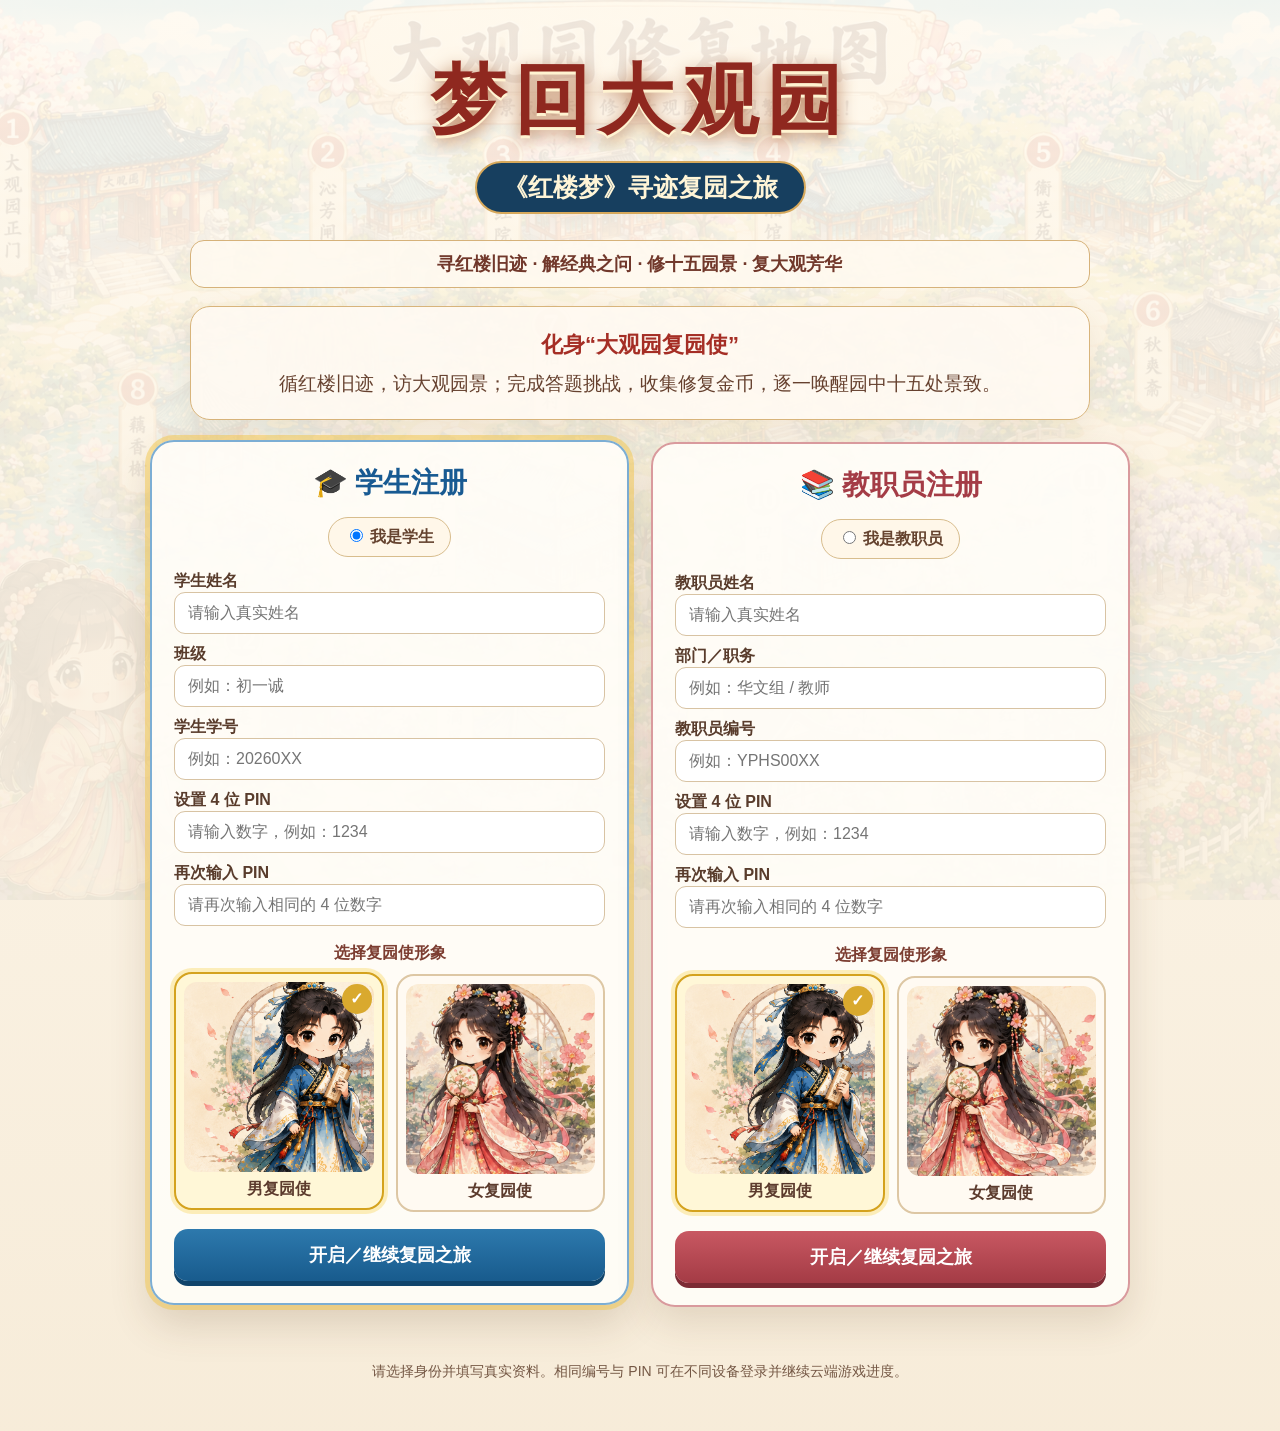
==== commit 51a606ae: "Add files via upload" ====
--- a/index.html
+++ b/index.html
@@ -49,6 +49,11 @@
 font-size:clamp(26px,4vw,48px);font-weight:900;color:#8d3d31;z-index:8;display:none;
 box-shadow:0 12px 35px #0005;text-align:center}
 .final-banner.show{display:block;animation:bannerIn 1s ease}
+.final-banner{cursor:pointer;transition:left .45s,top .45s,bottom .45s,transform .45s,padding .45s,font-size .45s;border-radius .45s}
+.final-banner small{display:block;font-size:.42em;margin-top:7px;line-height:1.45}
+.final-banner .final-hint{font-size:.28em;margin-top:8px;color:#8a6a47}
+.final-banner.compact{left:50%;top:auto;bottom:8px;transform:translateX(-50%);padding:6px 10px;border-width:2px;border-radius:999px;font-size:14px;box-shadow:0 4px 13px #0003;animation:none;white-space:nowrap}
+.final-banner.compact small,.final-banner.compact .final-hint{display:none}
 @keyframes bannerIn{from{opacity:0;transform:translate(-50%,-40%) scale(.75)}to{opacity:1;transform:translate(-50%,-50%) scale(1)}}
 
 .guide-grid{display:grid;grid-template-columns:repeat(3,1fr);gap:10px}
@@ -122,6 +127,16 @@
 .wrongbook-list{display:grid;gap:9px;max-height:48vh;overflow:auto;margin:12px 0}
 .wrongbook-item{background:#fffaf0;border:1px solid #d8bd94;border-radius:12px;padding:10px 12px}
 .wrongbook-item b{color:#8d3d31}.answer-explanation{display:block;margin-top:7px;padding-top:7px;border-top:1px dashed #d8bd94;color:#624735}
+
+/* ===== 答题弹窗体验优化 ===== */
+#quizModal .quiz-panel{scroll-behavior:smooth;overscroll-behavior:contain}
+#quizModal .stage-scene-banner{max-height:190px}
+#quizModal .answer:disabled{cursor:default;opacity:.78}
+#quizModal .answer.correct:disabled,#quizModal .answer.wrong:disabled{opacity:1}
+#quizModal #feedback{scroll-margin:90px 0 82px}
+#quizModal .quiz-action-bar{position:sticky;bottom:-14px;z-index:15;margin:0 -14px -14px;padding:8px 14px 14px;background:linear-gradient(180deg,rgba(255,248,231,0),#fff8e7 28%);pointer-events:none}
+#quizModal .quiz-action-bar #nextBtn{pointer-events:auto;box-shadow:0 4px 12px rgba(94,47,37,.2)}
+#quizModal .answer-explanation{white-space:normal;line-height:1.65}
 .treasure-layer{position:absolute;inset:0;z-index:12;pointer-events:none}
 .treasure-marker{position:absolute;transform:translate(-50%,-50%);border:2px solid #f4c754;background:rgba(255,250,210,.92);border-radius:50%;font-size:31px;line-height:1;width:52px;height:52px;display:grid;place-items:center;cursor:pointer;pointer-events:auto;filter:drop-shadow(0 3px 3px #5b321f88);animation:treasurePulse 1.25s ease-in-out infinite alternate;padding:0}
 .treasure-marker:hover{transform:translate(-50%,-50%) scale(1.18)}
@@ -208,8 +223,10 @@
   #dailyChallengeBtn{order:-3}
   #wrongBookBtn{order:-2}
   #mobileMoreBtn{order:-1}
-  .compare-row{flex-wrap:nowrap;overflow-x:auto;gap:6px;padding-bottom:5px;-webkit-overflow-scrolling:touch}
-  .compare-row>*{flex:0 0 auto;min-height:40px;box-sizing:border-box}
+  .compare-row{display:grid;grid-template-columns:minmax(0,1fr) minmax(0,1fr);gap:7px;overflow:visible;padding-bottom:4px}
+  .compare-row>*{width:100%;min-width:0;min-height:42px;box-sizing:border-box;display:flex;align-items:center;justify-content:center;text-align:center;white-space:normal}
+  .compare-row .pill:first-child,#openMapZoomBtn{grid-column:1/-1}
+  .compare-row .btn{font-size:14px;padding:9px 7px}
   .canvas-wrap{border-width:2px;border-radius:12px}
   .map-status-panel{top:5px;right:5px;min-width:105px;padding:5px 7px;border-radius:9px}
   .map-status-panel div{font-size:9px;gap:6px;padding:2px 0}
@@ -223,11 +240,12 @@
   .map-zoom-panel{height:calc(100dvh - 14px)!important}
   .map-zoom-viewport{height:calc(100dvh - 142px);border-radius:10px}
   #questionText{font-size:clamp(19px,5.2vw,24px);line-height:1.42;margin:12px 0}
-  .stage-scene-banner{max-height:135px;margin:5px 0 9px;border-radius:11px}
+  .stage-scene-banner{max-height:118px;margin:5px 0 9px;border-radius:11px}
   .answers{gap:10px!important}
   .answer{min-height:58px!important;padding:14px 15px!important;font-size:17px!important;line-height:1.4!important;text-align:left;touch-action:manipulation}
   #feedback{font-size:15px;line-height:1.5}
-  #nextBtn{width:100%;min-height:50px;font-size:17px;margin-top:10px}
+  #nextBtn{width:100%;min-height:50px;font-size:17px;margin-top:6px}
+  #quizModal .quiz-action-bar{bottom:-14px;padding-top:9px}
   .settlement-grid{grid-template-columns:repeat(2,1fr)!important;gap:7px;margin:10px 0}
   .settle-box{padding:9px 5px;font-size:13px}
   .success-seal{width:54px;height:54px;font-size:32px;border-radius:14px}
@@ -252,7 +270,7 @@
   <div class="profile-gate-inner">
     <div class="profile-brand"><h1>梦回大观园</h1><div class="sub">《红楼梦》寻迹复园之旅</div></div>
     <div class="profile-motto">寻红楼旧迹 · 解经典之问 · 修十五园景 · 复大观芳华</div>
-    <div class="profile-story"><strong>化身「大观园复园使」</strong><br>循红楼旧迹，访大观园景；完成答题挑战，收集修复金币，逐一唤醒园中十五处景致。</div>
+    <div class="profile-story"><strong>化身“大观园复园使”</strong><br>循红楼旧迹，访大观园景；完成答题挑战，收集修复金币，逐一唤醒园中十五处景致。</div>
     <form id="playerProfileForm" autocomplete="off">
       <div class="dual-register">
         <section id="studentPanel" class="register-panel student selected">
@@ -262,8 +280,8 @@
             <div><label for="studentName">学生姓名</label><input id="studentName" maxlength="30" placeholder="请输入真实姓名"></div>
             <div><label for="studentClass">班级</label><input id="studentClass" maxlength="20" placeholder="例如：初一诚"></div>
             <div><label for="studentId">学生学号</label><input id="studentId" maxlength="30" placeholder="例如：20260XX"></div>
-            <div><label for="studentPin">设置 4 位 PIN</label><input id="studentPin" inputmode="numeric" maxlength="4" placeholder="请输入 4 位数字"></div>
-            <div><label for="studentPin2">再次输入 PIN</label><input id="studentPin2" inputmode="numeric" maxlength="4" placeholder="请再次输入 4 位数字"></div>
+            <div><label id="studentPinLabel" for="studentPin">设置 4 位 PIN</label><input id="studentPin" inputmode="numeric" maxlength="4" placeholder="请输入数字，例如：1234"></div>
+            <div id="studentPin2Row"><label for="studentPin2">再次输入 PIN</label><input id="studentPin2" inputmode="numeric" maxlength="4" placeholder="请再次输入相同的 4 位数字"></div>
           </div>
           <div class="avatar-title">选择复园使形象</div>
           <div class="avatar-pair">
@@ -279,8 +297,8 @@
             <div><label for="staffName">教职员姓名</label><input id="staffName" maxlength="30" placeholder="请输入真实姓名"></div>
             <div><label for="staffDept">部门／职务</label><input id="staffDept" maxlength="30" placeholder="例如：华文组 / 教师"></div>
             <div><label for="staffId">教职员编号</label><input id="staffId" maxlength="30" placeholder="例如：YPHS00XX"></div>
-            <div><label for="staffPin">设置 4 位 PIN</label><input id="staffPin" inputmode="numeric" maxlength="4" placeholder="请输入 4 位数字"></div>
-            <div><label for="staffPin2">再次输入 PIN</label><input id="staffPin2" inputmode="numeric" maxlength="4" placeholder="请再次输入 4 位数字"></div>
+            <div><label id="staffPinLabel" for="staffPin">设置 4 位 PIN</label><input id="staffPin" inputmode="numeric" maxlength="4" placeholder="请输入数字，例如：1234"></div>
+            <div id="staffPin2Row"><label for="staffPin2">再次输入 PIN</label><input id="staffPin2" inputmode="numeric" maxlength="4" placeholder="请再次输入相同的 4 位数字"></div>
           </div>
           <div class="avatar-title">选择复园使形象</div>
           <div class="avatar-pair">
@@ -326,7 +344,11 @@
     <button class="btn" id="openMapZoomBtn">🔍 放大地图</button>
   </div>
   <div class="canvas-wrap">
-    <div id="finalBanner" class="final-banner">🌸 梦回大观园 🌸<br><small>全园修复完成</small></div>
+    <div id="finalBanner" class="final-banner" role="button" tabindex="0" aria-label="全园修复完成庆典题签">
+      <div>🌸 梦回大观园 🌸</div>
+      <small><span id="finalBannerPlayer"></span>完成十五景修缮，全园芳华重现</small>
+      <div class="final-hint">点击题签可收起或再次展开</div>
+    </div>
     
 <div id="mapStatusPanel" class="map-status-panel">
   <div><span>📍 当前地点</span><b id="statusLocation">大观园正门</b></div>
@@ -484,7 +506,7 @@
  </div>
 </div>
 <div class="modal" id="quizModal">
- <div class="panel">
+ <div class="panel quiz-panel">
   <div class="top">
     <div><h2 id="stageTitle"></h2><p id="stagePerson"></p></div>
     <button class="btn alt" id="closeQuiz">返回地图</button>
@@ -495,7 +517,7 @@
   <h2 id="questionText"></h2>
   <div id="answers" class="answers"></div>
   <div id="feedback" class="note">请选择答案。</div>
-  <button class="btn hidden" id="nextBtn">下一题</button>
+  <div class="quiz-action-bar"><button class="btn hidden" id="nextBtn">下一题</button></div>
  </div>
 </div>
 
@@ -637,7 +659,8 @@
       class_name:p.role==="student"?(p.className||""):"",
       department:p.role==="staff"?(p.department||""):"",
       avatar:p.avatar,
-      pin
+      pin,
+      confirm_pin:p.confirmPin||""
     })
   });
   const data=await readApiJson(response);
@@ -731,6 +754,8 @@
 let compareMode="current";
 let celebrationPetals=[];
 let celebrationStart=0;
+let finalBannerTimer=null;
+let finalBannerSeen=false;
 let activeMapRepair=null;
 let mapInputLocked=false;
 let practiceMode=false;
@@ -1524,11 +1549,36 @@
 
   ctx.save();ctx.textAlign="center";ctx.textBaseline="middle";
 
+  // 国风聚焦：柔和压暗四周，只突出正在修复的景点。
+  const focusRadius=Math.min(canvas.width,canvas.height)*.34;
+  const vignette=ctx.createRadialGradient(x,y,55,x,y,focusRadius);
+  vignette.addColorStop(0,"rgba(70,45,30,0)");
+  vignette.addColorStop(.52,"rgba(70,45,30,.05)");
+  vignette.addColorStop(1,"rgba(46,28,20,.28)");
+  ctx.fillStyle=vignette;ctx.fillRect(0,0,canvas.width,canvas.height);
+
+  // 暖金双环与细小光点，保持轻柔，不遮住地图文字。
+  const pulse=.5+.5*Math.sin(performance.now()/360);
+  ctx.save();ctx.translate(x,y);ctx.rotate(elapsed/2400);
+  [62,78].forEach((radius,index)=>{
+    ctx.beginPath();ctx.arc(0,0,radius+pulse*5,0,Math.PI*1.48);
+    ctx.strokeStyle=index?"rgba(255,224,139,.42)":"rgba(255,244,192,.72)";
+    ctx.lineWidth=index?2:3;ctx.stroke();
+  });
+  for(let i=0;i<10;i++){
+    const angle=i*Math.PI/5-elapsed/1700;
+    const radius=70+(i%3)*13;
+    const px=Math.cos(angle)*radius,py=Math.sin(angle)*radius*.68;
+    ctx.fillStyle=`rgba(255,232,151,${.35+(i%2)*.22})`;
+    ctx.beginPath();ctx.arc(px,py,2+(i%3),0,Math.PI*2);ctx.fill();
+  }
+  ctx.restore();
+
   // 1. 清理环境
   if(elapsed<1300){
-    ctx.fillStyle="rgba(73,61,49,.32)";
+    ctx.fillStyle="rgba(73,61,49,.22)";
     ctx.beginPath();ctx.arc(x,y,88,0,Math.PI*2);ctx.fill();
-    ctx.font="36px serif";ctx.fillText("🧹　🪨　🧹",x,y-62);
+    ctx.font="28px serif";ctx.fillText("🧹　清理整饬",x,y-62);
     ctx.globalAlpha=.55;ctx.font="24px serif";
     for(let i=0;i<6;i++)ctx.fillText("·",x-55+i*22,y+35+Math.sin(Date.now()/120+i)*8);
   }
@@ -1536,8 +1586,8 @@
   // 2. 修补建筑
   if(elapsed>=900&&elapsed<2800){
     const shake=Math.sin(Date.now()/70)*3;
-    ctx.font="38px serif";ctx.fillText("🔨　🪚　🔨",x+shake,y-68);
-    ctx.strokeStyle="rgba(198,143,54,.9)";ctx.lineWidth=5;
+    ctx.font="29px serif";ctx.fillText("🔨　修梁补瓦",x+shake,y-68);
+    ctx.strokeStyle="rgba(213,165,76,.78)";ctx.lineWidth=4;
     ctx.beginPath();ctx.arc(x,y,48+(elapsed-900)/40,0,Math.PI*2);ctx.stroke();
   }
 
@@ -1549,17 +1599,17 @@
     g.addColorStop(.4,"rgba(255,218,82,.62)");
     g.addColorStop(1,"rgba(255,191,22,0)");
     ctx.fillStyle=g;ctx.beginPath();ctx.arc(x,y,r,0,Math.PI*2);ctx.fill();
-    ctx.font="34px serif";ctx.fillText("✨　✨　✨",x,y-76);
+    ctx.font="29px serif";ctx.fillText("✨　修缮焕新　✨",x,y-76);
   }
 
   // 4. 景物恢复
   if(elapsed>=3800){
     drawStageRepair(stage,x,y,true);
     ctx.globalAlpha=Math.min(1,(elapsed-3800)/900);
-    ctx.font="30px serif";
+    ctx.font="27px serif";
     syms.forEach((sym,i)=>{
-      const a=i*Math.PI/2+Date.now()/1000;
-      ctx.fillText(sym,x+Math.cos(a)*88,y+Math.sin(a)*58);
+      const a=i*Math.PI/2+Date.now()/1350;
+      ctx.fillText(sym,x+Math.cos(a)*82,y+Math.sin(a)*52);
     });
   }
 
@@ -1596,13 +1646,20 @@
     boxX=Math.max(10,Math.min(canvas.width-boxWidth-10,boxX));
     boxY=Math.max(10,Math.min(canvas.height-boxHeight-10,boxY));
 
-    ctx.fillStyle="rgba(91,45,35,.88)";
-    ctx.strokeStyle="rgba(229,190,110,.92)";
-    ctx.lineWidth=2;
+    const titleBg=ctx.createLinearGradient(boxX,boxY,boxX,boxY+boxHeight);
+    titleBg.addColorStop(0,"rgba(111,55,41,.96)");
+    titleBg.addColorStop(1,"rgba(77,37,30,.94)");
+    ctx.shadowColor="rgba(45,25,18,.35)";ctx.shadowBlur=12;ctx.shadowOffsetY=5;
+    ctx.fillStyle=titleBg;
+    ctx.strokeStyle="rgba(239,207,137,.96)";
+    ctx.lineWidth=3;
     ctx.beginPath();
     ctx.roundRect(boxX,boxY,boxWidth,boxHeight,12);
     ctx.fill();
     ctx.stroke();
+    ctx.shadowBlur=0;ctx.shadowOffsetY=0;
+    ctx.strokeStyle="rgba(255,239,190,.38)";ctx.lineWidth=1;
+    ctx.beginPath();ctx.roundRect(boxX+5,boxY+5,boxWidth-10,boxHeight-10,8);ctx.stroke();
 
     ctx.font=`bold ${titleSize}px Microsoft YaHei`;
     ctx.fillStyle=SETTINGS.repairTitleColor||"#FFE7A3";
@@ -1685,21 +1742,7 @@
       ctx.restore();
     }
 
-    // Clouds and soft light.
-    if(d>=5){
-      ctx.save();
-      ctx.globalAlpha=.18+ratio*.18;
-      ctx.fillStyle="#fff";
-      for(let i=0;i<5;i++){
-        const x=((Date.now()/45+i*310)% (canvas.width+240))-120;
-        const y=60+i*42;
-        ctx.beginPath();
-        ctx.ellipse(x,y,90,24,0,0,Math.PI*2);
-        ctx.ellipse(x+55,y+3,70,20,0,0,Math.PI*2);
-        ctx.fill();
-      }
-      ctx.restore();
-    }
+    // 全园修复完成后保持地图清晰，不再叠加循环移动的白色柔光圈。
 
     // Completed-location repair effects.
     STAGES.forEach((s,i)=>{
@@ -2039,6 +2082,7 @@
     if(cb)cb();
   },(SETTINGS.repairAnimationDuration||6500)+150);
 }
+const finalBannerElement=document.getElementById("finalBanner");
 function updateStageLabel(){
   const d=done();
   let label="待修复";
@@ -2046,8 +2090,30 @@
   else if(d>=8)label="繁华重现";
   else if(d>=4)label="修复进行中";
   mapStageLabel.textContent=label;
-  finalBanner.classList.toggle("show",d===STAGES.length && compareMode!=="before");
-}
+  const completed=d===STAGES.length;
+  const visible=completed&&compareMode!=="before";
+  finalBannerElement.classList.toggle("show",visible);
+  const finalName=document.getElementById("finalBannerPlayer");
+  if(finalName)finalName.textContent=playerProfile?.name?playerProfile.name+"，":"";
+  if(visible&&!finalBannerSeen){
+    finalBannerSeen=true;
+    finalBannerElement.classList.remove("compact");
+    clearTimeout(finalBannerTimer);
+    finalBannerTimer=setTimeout(()=>finalBannerElement.classList.add("compact"),5000);
+  }else if(!completed){
+    finalBannerSeen=false;
+    finalBannerElement.classList.remove("compact");
+    clearTimeout(finalBannerTimer);
+  }
+}
+function toggleFinalBanner(){
+  if(!finalBannerElement.classList.contains("show"))return;
+  const compact=finalBannerElement.classList.toggle("compact");
+  clearTimeout(finalBannerTimer);
+  if(!compact)finalBannerTimer=setTimeout(()=>finalBannerElement.classList.add("compact"),5000);
+}
+finalBannerElement.addEventListener("click",toggleFinalBanner);
+finalBannerElement.addEventListener("keydown",event=>{if(event.key==="Enter"||event.key===" "){event.preventDefault();toggleFinalBanner();}});
 function animationLoop(){
   drawMap();
   requestAnimationFrame(animationLoop);
@@ -2119,6 +2185,7 @@
 }
 function showQuestion(){
   answered=false;nextBtn.classList.add("hidden");
+  const quizPanel=quizModal.querySelector(".quiz-panel");
   const q=pool[idx];
   stageTitle.textContent=dailyChallengeMode?(dailyChallengePracticeOnly?"🎯 每日挑战练习":"🎯 每日挑战"):wrongReviewMode?"📕 错题重练":current.n+". "+current.name;
   const mixedMode=wrongReviewMode||dailyChallengeMode;
@@ -2141,12 +2208,19 @@
     b.textContent=String.fromCharCode(65+i)+". "+a;
     b.addEventListener("click",()=>choose(i,b));answers.appendChild(b);
   });
+  requestAnimationFrame(()=>{
+    if(quizPanel)quizPanel.scrollTo({top:0,behavior:"smooth"});
+  });
 }
 function choose(i,b){
   if(answered)return;
   answered=true;stageAnswered++;
   if(!practiceMode || SETTINGS.practiceRewards) state.answered++;
   const q=pool[idx],buttons=[...answers.querySelectorAll(".answer")];
+  buttons.forEach(button=>{
+    button.disabled=true;
+    button.setAttribute("aria-disabled","true");
+  });
   if(!wrongReviewMode&&!dailyChallengeMode)markQuestionAnswered(current,q);
   buttons[q.c].classList.add("correct");
 
@@ -2202,6 +2276,10 @@
   nextBtn.textContent=idx===pool.length-1?"完成本关":"下一题";
   renderStats();
   renderWrongBook();
+  requestAnimationFrame(()=>{
+    feedback.scrollIntoView({behavior:"smooth",block:"nearest"});
+    nextBtn.focus({preventScroll:true});
+  });
 }
 function finishCurrentStage(){
     if(practiceMode){
@@ -2500,6 +2578,42 @@
 document.querySelectorAll('.panel-start').forEach(btn=>btn.addEventListener('click',()=>setRole(btn.dataset.role)));
 studentPanel.addEventListener('click',e=>{if(!e.target.closest('.avatar-option')&&!e.target.closest('input'))setRole('student')});
 staffPanel.addEventListener('click',e=>{if(!e.target.closest('.avatar-option')&&!e.target.closest('input'))setRole('staff')});
+
+async function refreshPinMode(role){
+  const isStudent=role==="student";
+  const id=(isStudent?studentId:staffId).value.trim();
+  const pin=(isStudent?studentPin:staffPin).value.trim();
+  const row=isStudent?document.getElementById("studentPin2Row"):document.getElementById("staffPin2Row");
+  const label=isStudent?document.getElementById("studentPinLabel"):document.getElementById("staffPinLabel");
+  const pin2=isStudent?studentPin2:staffPin2;
+  if(!id || !/^\d{4}$/.test(pin)){
+    row.style.display="";
+    label.textContent="设置 4 位 PIN";
+    return;
+  }
+  try{
+    const base=collectProfile(role);
+    const existing=await cloudLoginOrRegister(base,pin);
+    if(existing && existing.player_id){
+      row.style.display="none";
+      pin2.value="";
+      label.textContent="输入 4 位 PIN";
+    }
+  }catch(err){
+    if(err && err.code==="PIN_INCORRECT"){
+      // 编号已登记，只是 PIN 不正确；仍属于旧玩家登录模式。
+      row.style.display="none";
+      pin2.value="";
+      label.textContent="输入 4 位 PIN";
+    }else{
+      row.style.display="";
+      label.textContent="设置 4 位 PIN";
+    }
+  }
+}
+["studentId","studentPin"].forEach(id=>document.getElementById(id)?.addEventListener("blur",()=>refreshPinMode("student")));
+["staffId","staffPin"].forEach(id=>document.getElementById(id)?.addEventListener("blur",()=>refreshPinMode("staff")));
+
 playerProfileForm.addEventListener("submit",async e=>{
   e.preventDefault();
   const role=playerProfileForm.dataset.role||document.querySelector('input[name="rolePick"]:checked')?.value||"student";
@@ -2513,7 +2627,8 @@
     if(!p.name||!p.department||!p.id){profileError.textContent="请完整填写教职员姓名、部门／职务和教职员编号。";return;}
   }
   if(!/^\d{4}$/.test(pin)){profileError.textContent="PIN 必须是 4 位数字。";return;}
-  if(pin!==pin2){profileError.textContent="两次输入的 PIN 不一致。";return;}
+  // 已有账号只需输入一次 PIN；新账号由服务器要求再次输入 PIN 并核对。
+  p.confirmPin=pin2;
   profileError.textContent="正在连接云端资料……";
   try{
     p=await cloudLoginOrRegister(p,pin);
@@ -2529,7 +2644,15 @@
     location.reload();
   }catch(err){
     console.error(err);
-    profileError.textContent=(err.code==="PIN_INCORRECT" || /PIN 不正确/.test(err.message||""))?"这个编号已经登记，但 PIN 不正确。":"无法连接安全云端服务，请稍后再试。";
+    if(err.code==="PIN_INCORRECT" || /PIN 不正确/.test(err.message||"")){
+      profileError.textContent="这个编号已经登记，但 PIN 不正确。";
+    }else if(err.code==="PIN_CONFIRM_REQUIRED"){
+      profileError.textContent="这是第一次注册，请再次输入 4 位 PIN。";
+    }else if(err.code==="PIN_CONFIRM_MISMATCH"){
+      profileError.textContent="两次输入的 PIN 不一致。";
+    }else{
+      profileError.textContent=err.message||"无法连接安全云端服务，请稍后再试。";
+    }
   }
 });
 function openPlayerSwitch(){
